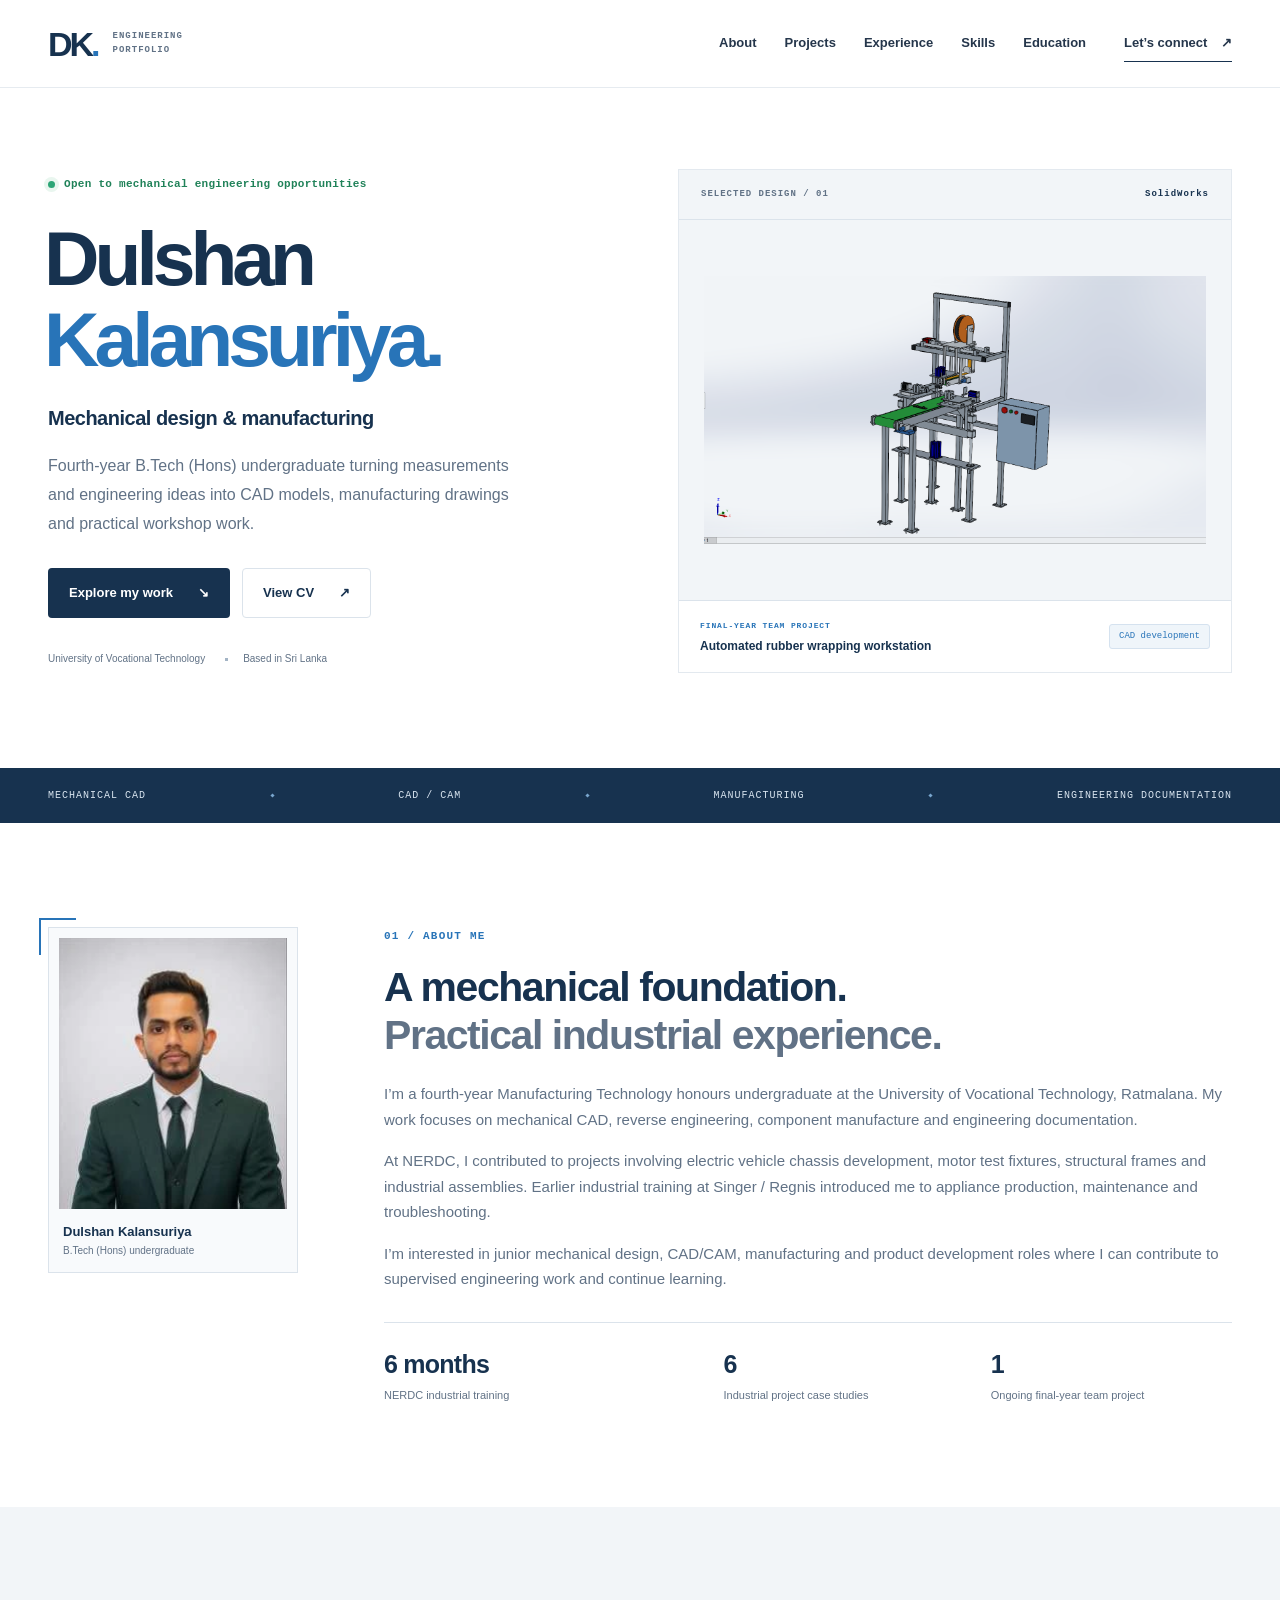
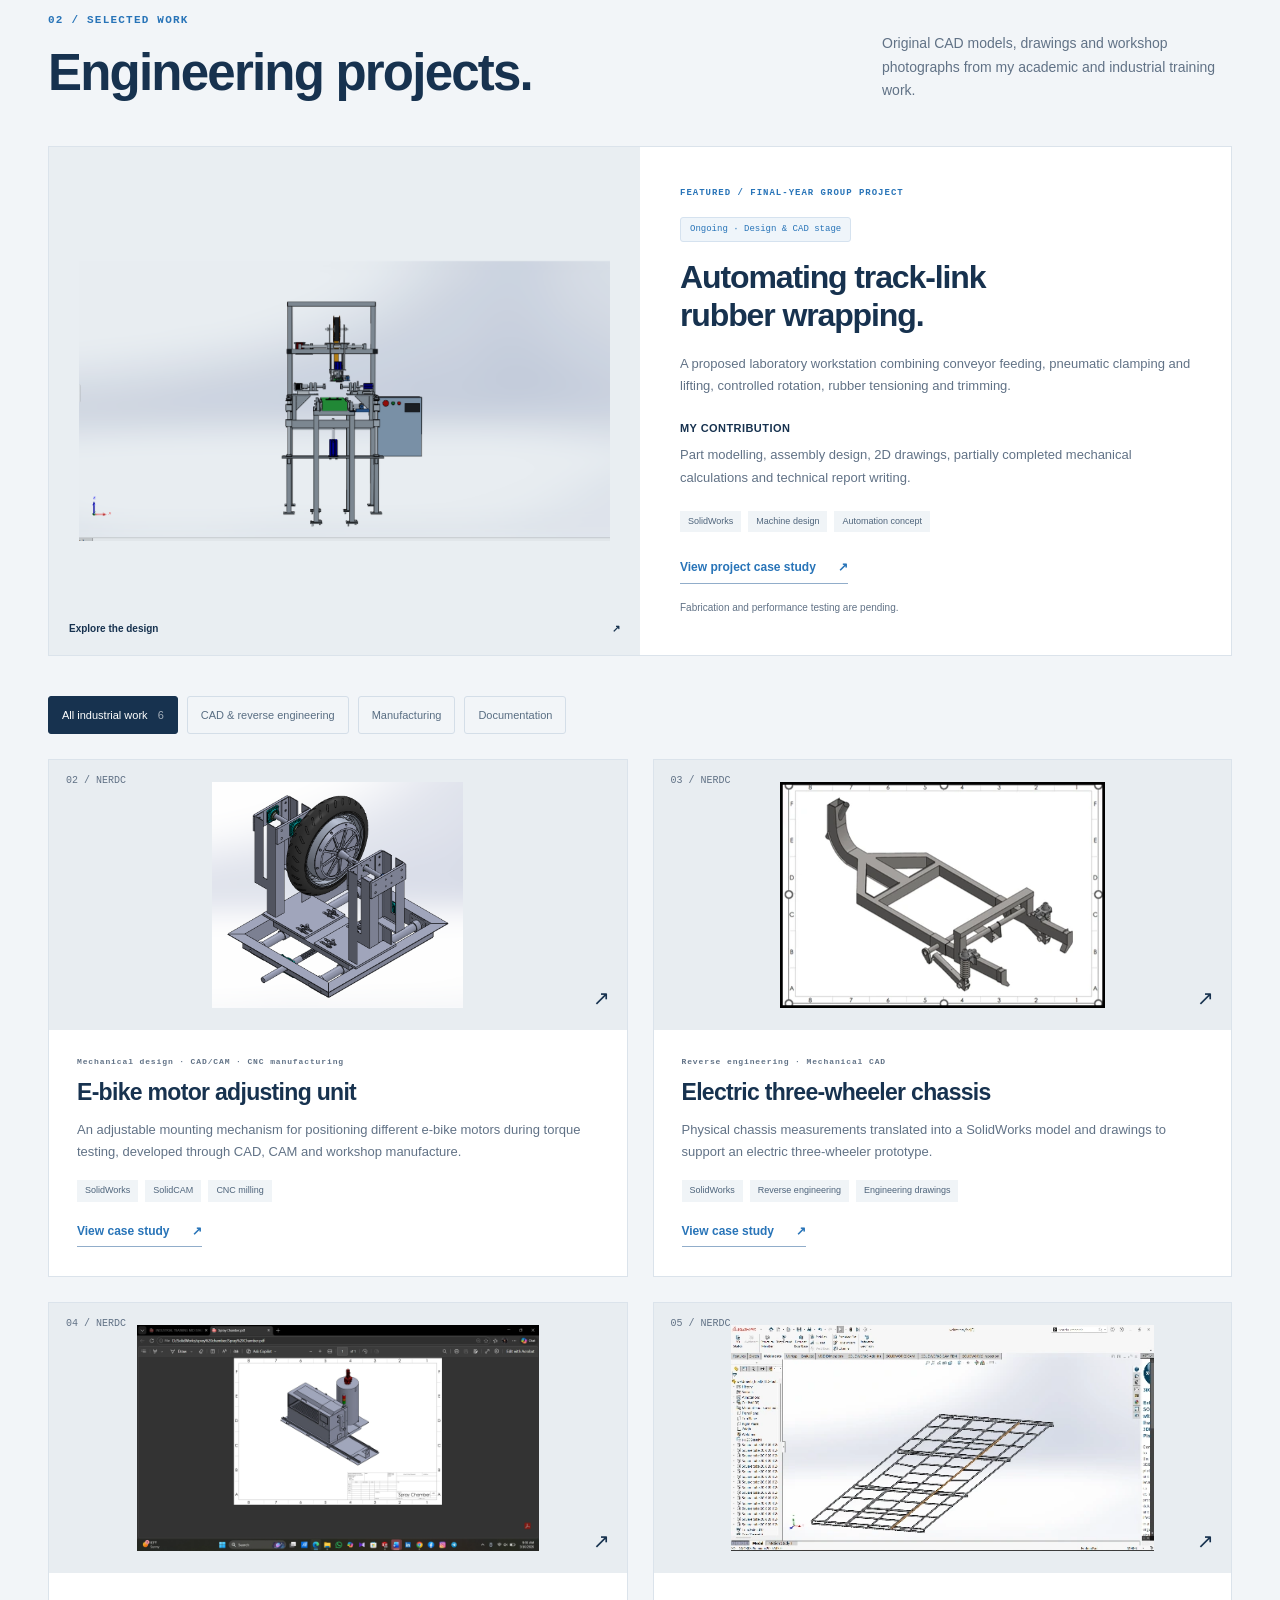
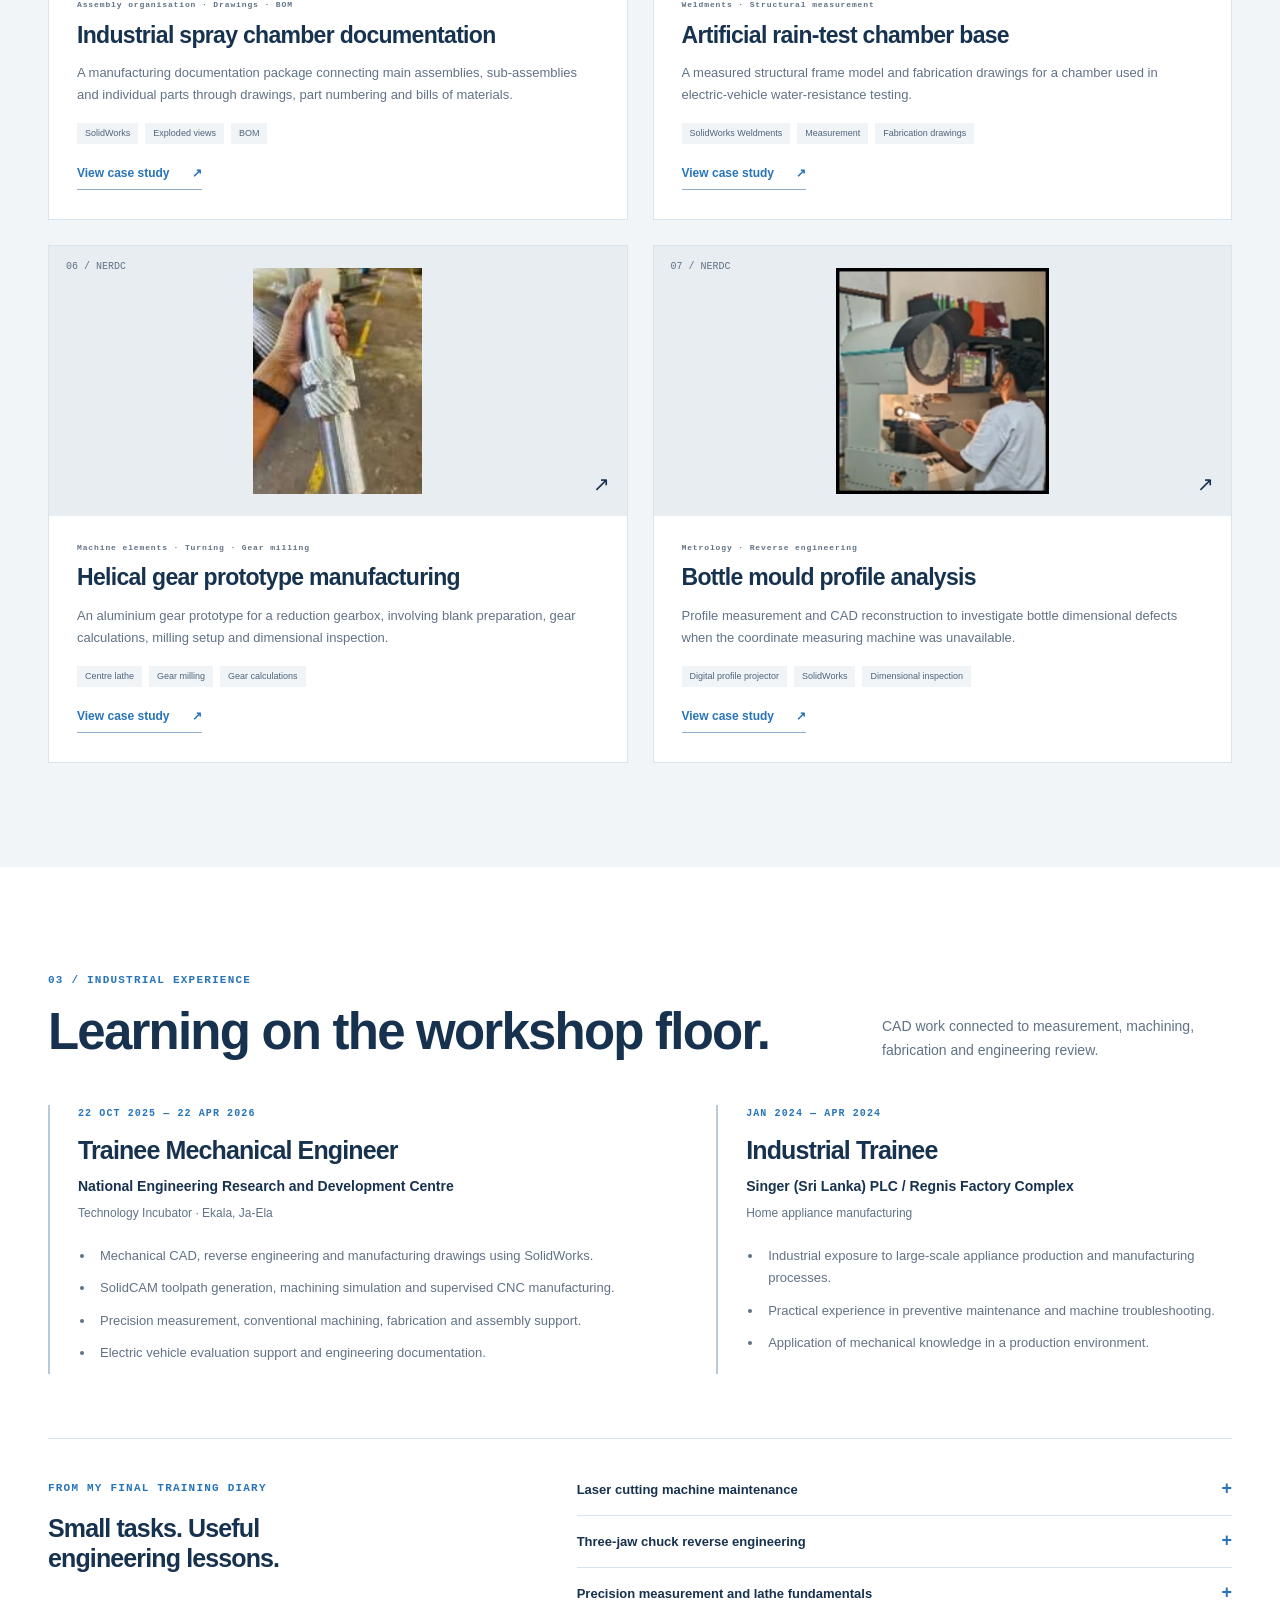
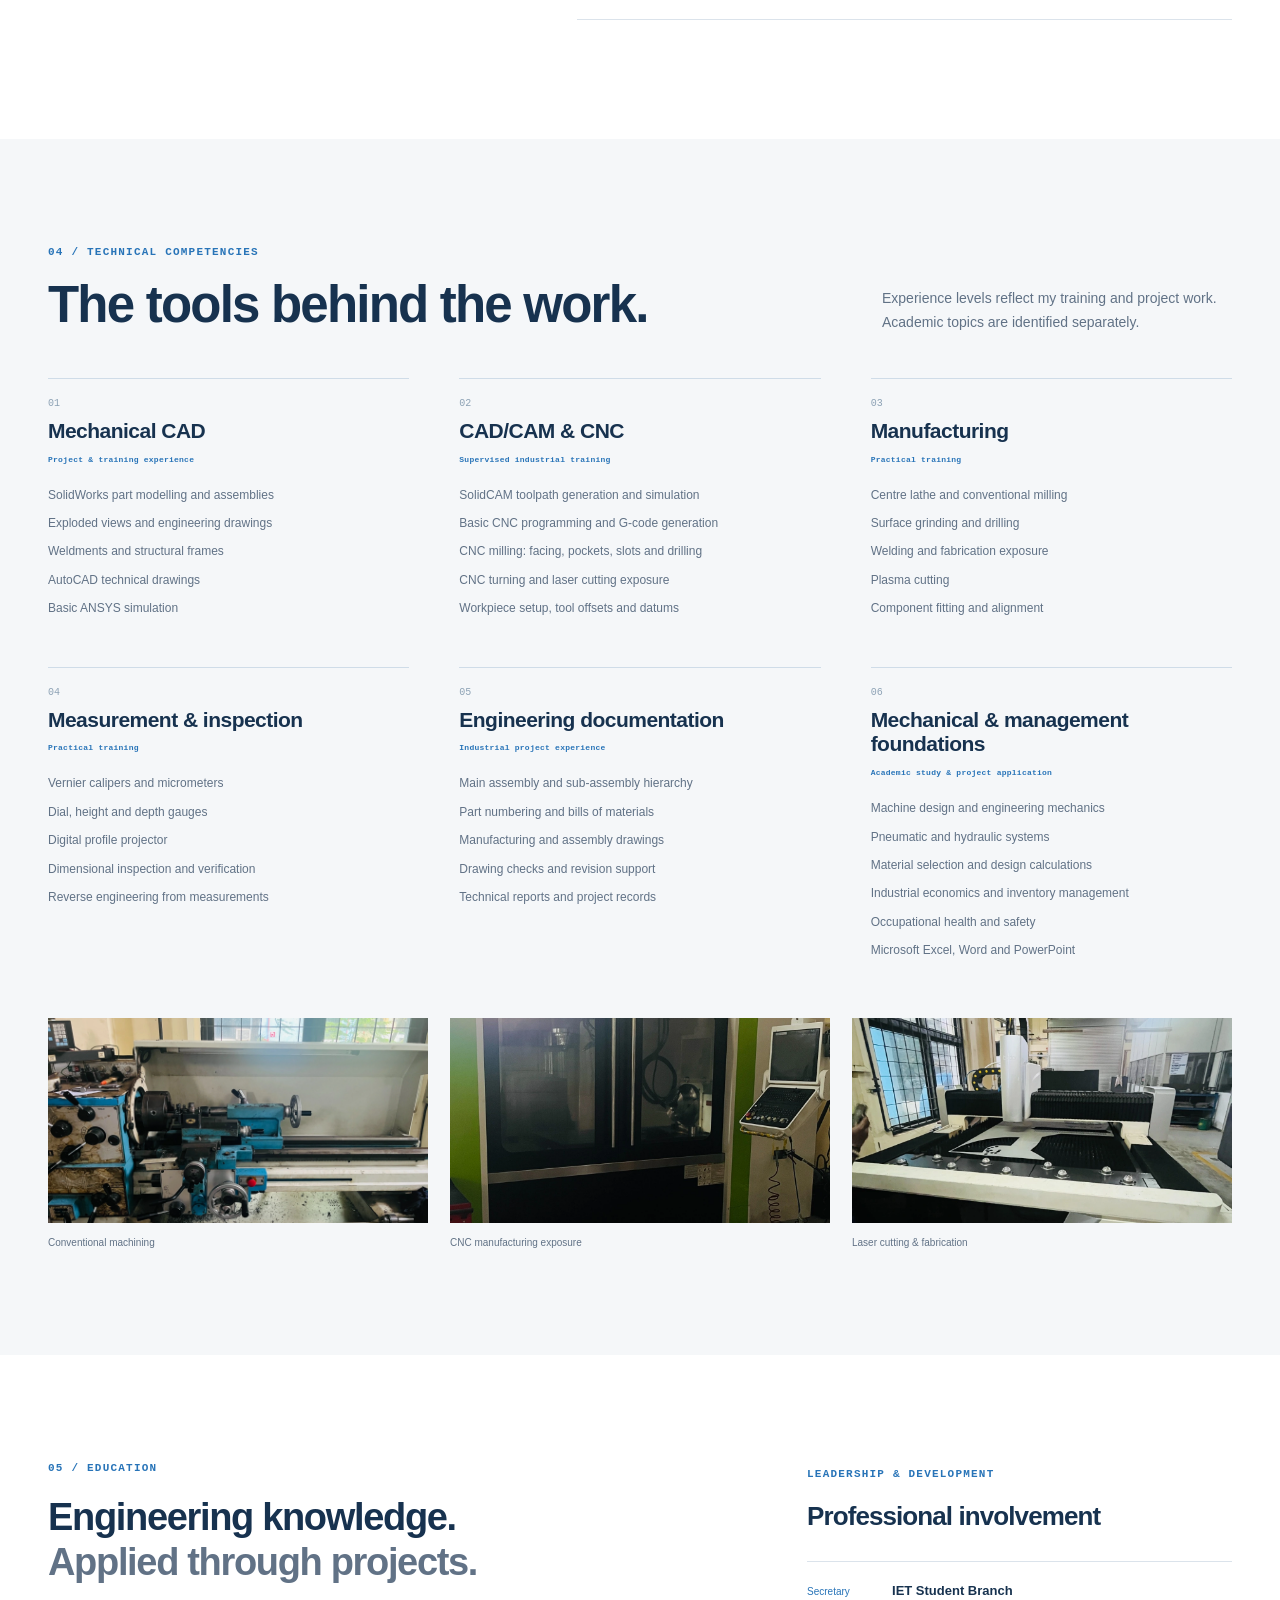
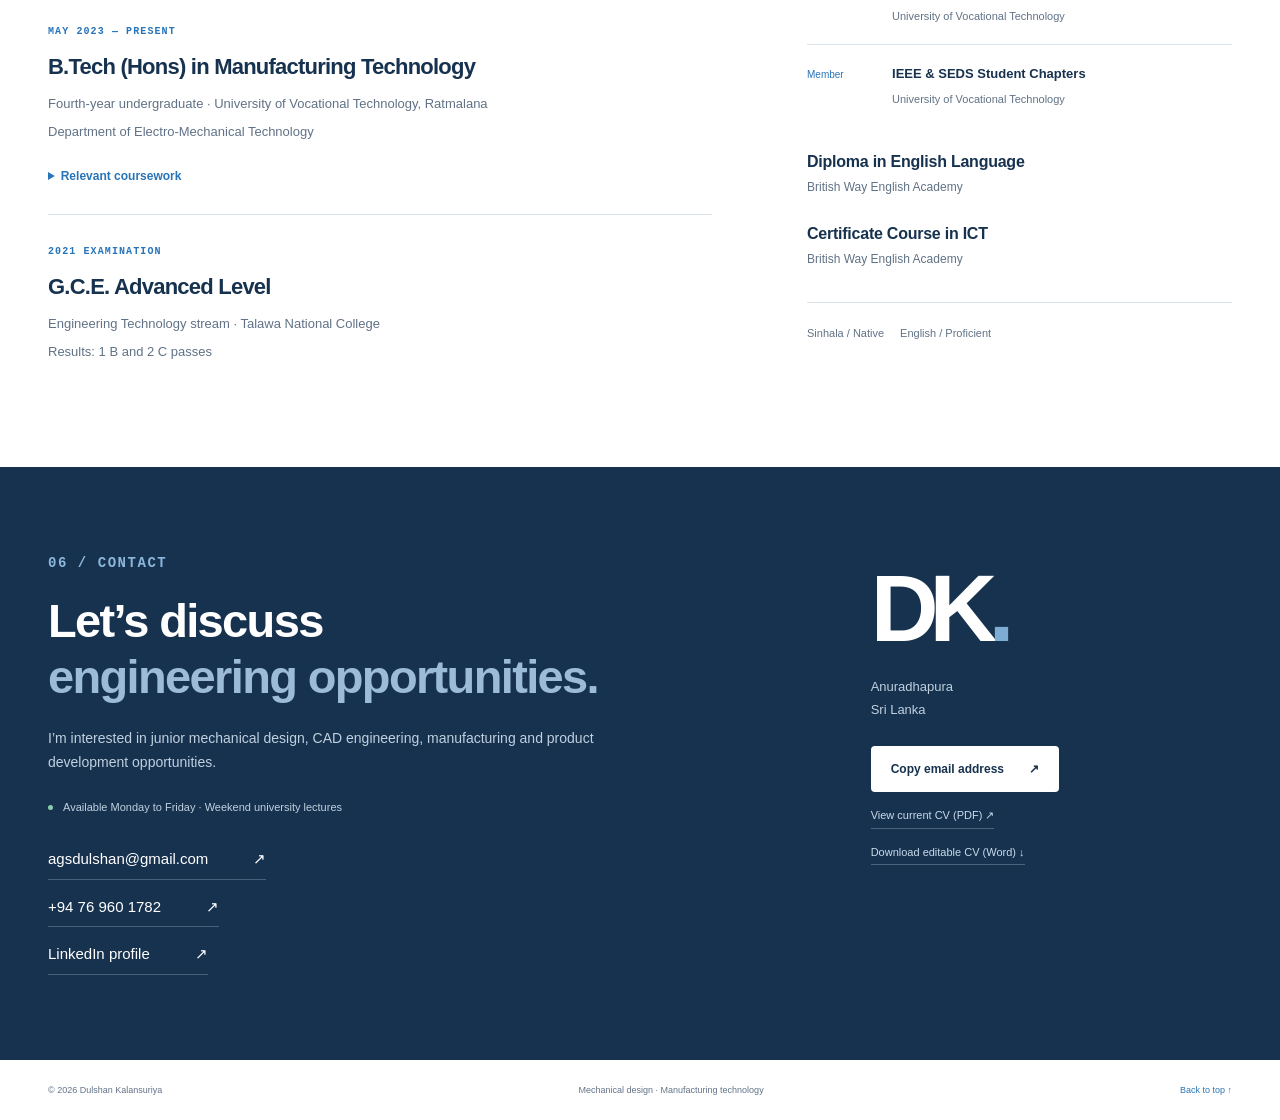
==== index.html @ b7d2071a "Add three-jaw chuck reverse engineering CAD views" ====
<!doctype html>
<html lang="en">
<head>
  <meta charset="utf-8">
  <meta name="viewport" content="width=device-width,initial-scale=1">
  <meta name="theme-color" content="#17324f">
  <meta name="description" content="Dulshan Kalansuriya — Manufacturing Technology honours undergraduate. Mechanical design, SolidWorks, CAD/CAM, CNC manufacturing and engineering project portfolio.">
  <title>Dulshan Kalansuriya | Mechanical Design Portfolio</title>
  <link rel="icon" href="favicon.svg" type="image/svg+xml">
  <link rel="stylesheet" href="styles.css">
  <script src="projects.js?v=motor-exploded-cad" defer></script>
  <script src="app.js?v=motor-cad-views" defer></script>
</head>
<body>
  <a class="skip" href="#main">Skip to content</a>
  <header class="site-header">
    <a class="brand" href="#home" aria-label="Dulshan Kalansuriya home"><span class="monogram">DK<span>.</span></span><span class="brand-caption">ENGINEERING<br>PORTFOLIO</span></a>
    <button class="menu-toggle" aria-expanded="false" aria-controls="navigation" aria-label="Open navigation"><span></span><span></span></button>
    <nav id="navigation" aria-label="Main navigation">
      <a href="#about">About</a><a href="#projects">Projects</a><a href="#experience">Experience</a><a href="#expertise">Skills</a><a href="#education">Education</a>
      <a class="nav-contact" href="#contact">Let’s connect <span aria-hidden="true">↗</span></a>
    </nav>
  </header>
  <main id="main">
    <section class="hero container" id="home">
      <div class="hero-copy">
        <p class="availability"><span></span> Open to mechanical engineering opportunities</p>
        <h1>Dulshan<br><span>Kalansuriya.</span></h1>
        <p class="hero-role">Mechanical design &amp; manufacturing</p>
        <p class="hero-description">Fourth-year B.Tech (Hons) undergraduate turning measurements and engineering ideas into CAD models, manufacturing drawings and practical workshop work.</p>
        <div class="hero-actions"><a class="button primary" href="#projects">Explore my work <span aria-hidden="true">↘</span></a><a class="button secondary" href="Dulshan-Kalansuriya-CV.pdf" target="_blank" rel="noopener">View CV <span aria-hidden="true">↗</span></a></div>
        <div class="hero-footnote"><span>University of Vocational Technology</span><span>Based in Sri Lanka</span></div>
      </div>
      <div class="hero-visual">
        <div class="visual-topline"><span>SELECTED DESIGN / 01</span><span>SolidWorks</span></div>
        <a class="hero-image-link" href="#projects" aria-label="Explore the automated rubber wrapping machine project"><img src="wrapping-machine.webp?v=wrapping-cad-20261106" alt="SolidWorks isometric model of the proposed automated rubber wrapping workstation" fetchpriority="high" width="1532" height="820"></a>
        <div class="visual-caption"><div><span class="eyebrow">FINAL-YEAR TEAM PROJECT</span><p>Automated rubber wrapping workstation</p></div><span class="status">CAD development</span></div>
      </div>
    </section>
    <div class="discipline-strip"><div class="container"><span>MECHANICAL CAD</span><i></i><span>CAD / CAM</span><i></i><span>MANUFACTURING</span><i></i><span>ENGINEERING DOCUMENTATION</span></div></div>

    <section class="section container about" id="about">
      <div class="portrait-wrap"><img src="portrait.webp?v=wrapping-cad-20261106" alt="Dulshan Kalansuriya" width="227" height="271" loading="lazy"><p>Dulshan Kalansuriya<span>B.Tech (Hons) undergraduate</span></p></div>
      <div class="about-copy"><p class="eyebrow">01 / ABOUT ME</p><h2>A mechanical foundation.<br><span>Practical industrial experience.</span></h2><p>I’m a fourth-year Manufacturing Technology honours undergraduate at the University of Vocational Technology, Ratmalana. My work focuses on mechanical CAD, reverse engineering, component manufacture and engineering documentation.</p><p>At NERDC, I contributed to projects involving electric vehicle chassis development, motor test fixtures, structural frames and industrial assemblies. Earlier industrial training at Singer / Regnis introduced me to appliance production, maintenance and troubleshooting.</p><p>I’m interested in junior mechanical design, CAD/CAM, manufacturing and product development roles where I can contribute to supervised engineering work and continue learning.</p><div class="about-facts"><div><strong>6 months</strong><span>NERDC industrial training</span></div><div><strong>6</strong><span>Industrial project case studies</span></div><div><strong>1</strong><span>Ongoing final-year team project</span></div></div></div>
    </section>

    <section class="projects-section" id="projects"><div class="container section">
      <div class="section-heading"><div><p class="eyebrow">02 / SELECTED WORK</p><h2>Engineering projects.</h2></div><p>Original CAD models, drawings and workshop photographs from my academic and industrial training work.</p></div>
      <article class="featured-project"><button class="featured-visual" data-project="rubber-wrapping" aria-label="Open rubber wrapping workstation case study"><img src="wrapping-front.webp?v=wrapping-cad-20261106" alt="Front view of the proposed automated rubber wrapping machine" width="1530" height="807" loading="lazy"><span class="image-zoom">Explore the design <span aria-hidden="true">↗</span></span></button><div class="featured-copy"><p class="eyebrow">FEATURED / FINAL-YEAR GROUP PROJECT</p><span class="status">Ongoing · Design &amp; CAD stage</span><h3>Automating track-link<br>rubber wrapping.</h3><p>A proposed laboratory workstation combining conveyor feeding, pneumatic clamping and lifting, controlled rotation, rubber tensioning and trimming.</p><p class="contribution"><strong>My contribution</strong>Part modelling, assembly design, 2D drawings, partially completed mechanical calculations and technical report writing.</p><div class="project-tags"><span>SolidWorks</span><span>Machine design</span><span>Automation concept</span></div><button class="text-link" data-project="rubber-wrapping">View project case study <span aria-hidden="true">↗</span></button><p class="project-note">Fabrication and performance testing are pending.</p></div></article>
      <div class="project-filter" role="group" aria-label="Filter industrial projects"><button data-filter="all" class="active" aria-pressed="true">All industrial work <span>6</span></button><button data-filter="cad" aria-pressed="false">CAD &amp; reverse engineering</button><button data-filter="manufacturing" aria-pressed="false">Manufacturing</button><button data-filter="documentation" aria-pressed="false">Documentation</button></div>
      <div class="project-grid" id="project-grid"></div>
      <p class="results-status sr-only" id="filter-status" role="status" aria-live="polite"></p>
    </div></section>

    <section class="section container" id="experience">
      <div class="section-heading"><div><p class="eyebrow">03 / INDUSTRIAL EXPERIENCE</p><h2>Learning on the workshop floor.</h2></div><p>CAD work connected to measurement, machining, fabrication and engineering review.</p></div>
      <div class="experience-grid"><article class="experience-entry"><p class="date">22 OCT 2025 — 22 APR 2026</p><h3>Trainee Mechanical Engineer</h3><p class="employer">National Engineering Research and Development Centre</p><p class="entry-context">Technology Incubator · Ekala, Ja-Ela</p><ul><li>Mechanical CAD, reverse engineering and manufacturing drawings using SolidWorks.</li><li>SolidCAM toolpath generation, machining simulation and supervised CNC manufacturing.</li><li>Precision measurement, conventional machining, fabrication and assembly support.</li><li>Electric vehicle evaluation support and engineering documentation.</li></ul></article><article class="experience-entry"><p class="date">JAN 2024 — APR 2024</p><h3>Industrial Trainee</h3><p class="employer">Singer (Sri Lanka) PLC / Regnis Factory Complex</p><p class="entry-context">Home appliance manufacturing</p><ul><li>Industrial exposure to large-scale appliance production and manufacturing processes.</li><li>Practical experience in preventive maintenance and machine troubleshooting.</li><li>Application of mechanical knowledge in a production environment.</li></ul></article></div>
      <div class="workshop-notes"><div><p class="eyebrow">FROM MY FINAL TRAINING DIARY</p><h3>Small tasks. Useful engineering lessons.</h3></div><div class="notes-list"><details><summary>Laser cutting machine maintenance</summary><p>Assisted with identifying damaged hoses, measuring replacement lengths and checking the machine after replacement. This reinforced the link between fault identification, replacement specifications and operational checks.</p></details><details><summary>Three-jaw chuck reverse engineering</summary><p>Measured a lathe chuck and prepared sketches and SolidWorks modelling work. The exercise connected physical measurement with part geometry and assembly understanding.</p><div class="workshop-gallery"><figure class="diary-figure"><a href="chuck-cad-23.svg" target="_blank" rel="noopener"><img src="chuck-cad-23.svg" alt="Oblique view of the chuck body and jaws" loading="lazy"></a><figcaption>Oblique view of the chuck body and jaws</figcaption></figure><figure class="diary-figure"><a href="chuck-cad-25.svg" target="_blank" rel="noopener"><img src="chuck-cad-25.svg" alt="Jaw-side view showing the three radial jaw guides" loading="lazy"></a><figcaption>Jaw-side view showing the three radial jaw guides</figcaption></figure><figure class="diary-figure"><a href="chuck-cad-26.svg" target="_blank" rel="noopener"><img src="chuck-cad-26.svg" alt="Rear view showing the adapter plate and central bore" loading="lazy"></a><figcaption>Rear view showing the adapter plate and central bore</figcaption></figure><figure class="diary-figure"><a href="chuck-cad-24.svg" target="_blank" rel="noopener"><img src="chuck-cad-24.svg" alt="Alternate jaw-side view with the housing highlighted in SolidWorks" loading="lazy"></a><figcaption>Alternate jaw-side view with the housing highlighted in SolidWorks</figcaption></figure></div></details><details><summary>Precision measurement and lathe fundamentals</summary><p>Practised using measuring instruments and studied the centre lathe, chuck, carriage and cutting tools. The final diary records caliper and micrometer work alongside basic turning and thread-cutting learning.</p></details></div></div>
    </section>

    <section class="expertise-section" id="expertise"><div class="container section"><div class="section-heading"><div><p class="eyebrow">04 / TECHNICAL COMPETENCIES</p><h2>The tools behind the work.</h2></div><p>Experience levels reflect my training and project work. Academic topics are identified separately.</p></div>
      <div class="skills-grid">
        <article><span class="skill-number">01</span><h3>Mechanical CAD</h3><p class="skill-level">Project &amp; training experience</p><ul><li>SolidWorks part modelling and assemblies</li><li>Exploded views and engineering drawings</li><li>Weldments and structural frames</li><li>AutoCAD technical drawings</li><li>Basic ANSYS simulation</li></ul></article>
        <article><span class="skill-number">02</span><h3>CAD/CAM &amp; CNC</h3><p class="skill-level">Supervised industrial training</p><ul><li>SolidCAM toolpath generation and simulation</li><li>Basic CNC programming and G-code generation</li><li>CNC milling: facing, pockets, slots and drilling</li><li>CNC turning and laser cutting exposure</li><li>Workpiece setup, tool offsets and datums</li></ul></article>
        <article><span class="skill-number">03</span><h3>Manufacturing</h3><p class="skill-level">Practical training</p><ul><li>Centre lathe and conventional milling</li><li>Surface grinding and drilling</li><li>Welding and fabrication exposure</li><li>Plasma cutting</li><li>Component fitting and alignment</li></ul></article>
        <article><span class="skill-number">04</span><h3>Measurement &amp; inspection</h3><p class="skill-level">Practical training</p><ul><li>Vernier calipers and micrometers</li><li>Dial, height and depth gauges</li><li>Digital profile projector</li><li>Dimensional inspection and verification</li><li>Reverse engineering from measurements</li></ul></article>
        <article><span class="skill-number">05</span><h3>Engineering documentation</h3><p class="skill-level">Industrial project experience</p><ul><li>Main assembly and sub-assembly hierarchy</li><li>Part numbering and bills of materials</li><li>Manufacturing and assembly drawings</li><li>Drawing checks and revision support</li><li>Technical reports and project records</li></ul></article>
        <article><span class="skill-number">06</span><h3>Mechanical &amp; management foundations</h3><p class="skill-level">Academic study &amp; project application</p><ul><li>Machine design and engineering mechanics</li><li>Pneumatic and hydraulic systems</li><li>Material selection and design calculations</li><li>Industrial economics and inventory management</li><li>Occupational health and safety</li><li>Microsoft Excel, Word and PowerPoint</li></ul></article>
      </div>
      <div class="workshop-gallery"><figure><img src="lathe.webp?v=wrapping-cad-20261106" alt="Conventional lathe in the NERDC workshop" width="1600" height="1200" loading="lazy"><figcaption>Conventional machining</figcaption></figure><figure><img src="cnc.webp?v=wrapping-cad-20261106" alt="CNC machine used in the industrial training environment" width="1200" height="1600" loading="lazy"><figcaption>CNC manufacturing exposure</figcaption></figure><figure><img src="laser.webp?v=wrapping-cad-20261106" alt="Laser cutting equipment documented during training" width="1200" height="1600" loading="lazy"><figcaption>Laser cutting &amp; fabrication</figcaption></figure></div>
    </div></section>

    <section class="section container education" id="education"><div><p class="eyebrow">05 / EDUCATION</p><h2>Engineering knowledge.<br><span>Applied through projects.</span></h2><div class="education-record"><p class="date">MAY 2023 — PRESENT</p><h3>B.Tech (Hons) in Manufacturing Technology</h3><p>Fourth-year undergraduate · University of Vocational Technology, Ratmalana</p><p class="entry-context">Department of Electro-Mechanical Technology</p><details><summary>Relevant coursework</summary><div class="coursework"><p><strong>Mechanical &amp; manufacturing</strong> Machine Design, Engineering Mechanics, Manufacturing Technology, Engineering Measurements, Mechanics of Materials, Pneumatic and Hydraulic Systems.</p><p><strong>Electrical &amp; thermal</strong> Electrical Technology, Principles of Electronics, Control Systems, Thermodynamics and Applied Thermodynamics.</p><p><strong>Management &amp; professional</strong> Industrial Economics &amp; Management, Materials and Inventory Management, Occupational Health and Safety, Research Methods and engineering communication.</p></div></details></div><div class="education-record compact"><p class="date">2021 EXAMINATION</p><h3>G.C.E. Advanced Level</h3><p>Engineering Technology stream · Talawa National College</p><p class="entry-context">Results: 1 B and 2 C passes</p></div></div>
      <div class="professional-development"><p class="eyebrow">LEADERSHIP &amp; DEVELOPMENT</p><h3>Professional involvement</h3><div class="involvement"><span>Secretary</span><div><strong>IET Student Branch</strong><p>University of Vocational Technology</p></div></div><div class="involvement"><span>Member</span><div><strong>IEEE &amp; SEDS Student Chapters</strong><p>University of Vocational Technology</p></div></div><div class="qualification"><h4>Diploma in English Language</h4><p>British Way English Academy</p></div><div class="qualification"><h4>Certificate Course in ICT</h4><p>British Way English Academy</p></div><div class="language-note"><span>Sinhala / Native</span><span>English / Proficient</span></div></div>
    </section>

    <section class="contact-section" id="contact"><div class="container"><div><p class="eyebrow">06 / CONTACT</p><h2>Let’s discuss<br><span>engineering opportunities.</span></h2><p>I’m interested in junior mechanical design, CAD engineering, manufacturing and product development opportunities.</p><p class="contact-availability"><span></span> Available Monday to Friday · Weekend university lectures</p><div class="contact-links"><a href="mailto:agsdulshan@gmail.com">agsdulshan@gmail.com <span aria-hidden="true">↗</span></a><a href="tel:+94769601782">+94 76 960 1782 <span aria-hidden="true">↗</span></a><a href="https://www.linkedin.com/in/dulshankalansuriya" target="_blank" rel="noopener">LinkedIn profile <span aria-hidden="true">↗</span></a></div></div><div class="contact-aside"><span class="contact-monogram">DK<span>.</span></span><p>Anuradhapura<br>Sri Lanka</p><button class="button light" id="copy-email">Copy email address <span aria-hidden="true">↗</span></button><a class="download-link" href="Dulshan-Kalansuriya-CV.pdf" target="_blank" rel="noopener">View current CV (PDF) ↗</a><a class="download-link" href="Dulshan-Kalansuriya-CV.docx" download>Download editable CV (Word) ↓</a><p id="copy-status" role="status" aria-live="polite"></p></div></div></section>
  </main>
  <footer class="site-footer container"><span>© 2026 Dulshan Kalansuriya</span><span>Mechanical design · Manufacturing technology</span><a href="#home">Back to top ↑</a></footer>

  <dialog id="project-dialog" class="project-dialog" aria-labelledby="case-title"><button class="dialog-close" id="close-project" aria-label="Close project case study">Close <span aria-hidden="true">×</span></button><div id="case-content"></div></dialog>
  <dialog id="image-dialog" class="image-dialog" aria-label="Project image viewer"><button class="lightbox-close" id="close-image" aria-label="Close enlarged image">Close ×</button><figure><img id="large-image" src="wrapping-machine.webp?v=wrapping-cad-20261106" alt=""><figcaption id="large-caption"></figcaption></figure></dialog>
</body>
</html>
---- styles.css ----
:root{--navy:#17324f;--blue:#2874b8;--bright:#1d66c2;--text:#25364b;--muted:#617286;--line:#dbe3eb;--paper:#f2f5f8;--white:#fff;--green:#208259;--radius:8px;--max:1200px}
*{box-sizing:border-box}html{scroll-behavior:smooth;scroll-padding-top:100px}body{margin:0;color:var(--text);background:var(--white);font-family:Aptos,"Segoe UI",Arial,sans-serif;font-size:16px;line-height:1.7}body.modal-open{overflow:hidden}button,a{-webkit-tap-highlight-color:transparent}button,input{font:inherit}button{cursor:pointer}a{color:inherit;text-decoration:none}a:focus-visible,button:focus-visible,summary:focus-visible{outline:3px solid #5195d9;outline-offset:5px}img{display:block;max-width:100%}h1,h2,h3,h4,p,figure{margin:0}h1,h2,h3,h4{color:var(--navy);line-height:1.18;letter-spacing:-.035em}p+ p{margin-top:16px}h2{font-size:clamp(34px,4vw,51px);font-weight:650}h2 span{color:var(--muted)}h3{font-size:25px;font-weight:650}h4{font-size:18px;letter-spacing:-.015em}.container{width:min(var(--max),calc(100% - 96px));margin-inline:auto}.section{padding-block:104px}.eyebrow,.date,.visual-topline,.brand-caption,.skill-level{font-family:Consolas,"Courier New",monospace;font-size:11px;font-weight:600;letter-spacing:.11em}.eyebrow{color:var(--blue);margin-bottom:17px}.site-header{height:88px;display:flex;align-items:center;justify-content:space-between;gap:32px;padding-inline:max(48px,calc((100vw - var(--max))/2));background:rgba(255,255,255,.96);border-bottom:1px solid #e6ebf0;position:sticky;top:0;z-index:20;backdrop-filter:blur(12px)}.brand{display:flex;gap:15px;align-items:center}.monogram{font-size:34px;font-weight:800;letter-spacing:-3px;color:var(--navy);line-height:1}.monogram span{color:var(--blue)}.brand-caption{font-size:9px;line-height:1.45;letter-spacing:.11em;color:var(--muted)}nav{display:flex;align-items:center;gap:28px;font-size:13px;font-weight:600}nav a{padding:7px 0;white-space:nowrap}nav a:hover,nav a.current{color:var(--blue)}.nav-contact{border-bottom:1px solid var(--navy);margin-left:10px}.nav-contact span{margin-left:10px}.menu-toggle{display:none}.skip{position:fixed;top:-80px;left:20px;background:var(--navy);color:white;padding:12px;z-index:100}.skip:focus{top:12px}
.hero{display:grid;grid-template-columns:1.02fr 1fr;gap:65px;align-items:center;min-height:680px;padding-block:74px 88px}.availability{font-family:Consolas,monospace;color:var(--green);font-size:11px;font-weight:600;letter-spacing:.025em;display:flex;align-items:center;gap:9px;margin-bottom:24px}.availability span,.contact-availability span{width:7px;height:7px;flex:none;border-radius:50%;background:#2da576;box-shadow:0 0 0 4px #e9f6ef}.hero h1{font-size:clamp(58px,6vw,82px);font-weight:700;letter-spacing:-.065em;line-height:1.05;margin-left:-4px}.hero h1 span{color:var(--blue)}.hero-role{font-size:20px;color:var(--navy);font-weight:600;margin-top:22px;letter-spacing:-.025em}.hero-description{color:var(--muted);font-size:16px;max-width:480px;margin-top:17px;line-height:1.8}.hero-actions{display:flex;flex-wrap:wrap;gap:12px;margin-top:29px}.button{display:inline-flex;align-items:center;justify-content:space-between;gap:25px;padding:13px 20px;border-radius:4px;font-size:13px;font-weight:650;border:1px solid transparent;transition:background .18s,transform .18s}.button:hover{transform:translateY(-2px)}.primary{color:white;background:var(--navy)}.primary:hover{background:var(--blue)}.secondary{border-color:var(--line);background:white;color:var(--navy)}.secondary:hover{border-color:var(--blue)}.hero-footnote{display:flex;flex-wrap:wrap;gap:6px 20px;margin-top:32px;font-size:10px;color:var(--muted)}.hero-footnote span+span:before{content:"";display:inline-block;width:3px;height:3px;margin-right:15px;background:#a3b4c5;vertical-align:middle}.hero-visual{background:var(--paper);border:1px solid #e3e9ef;position:relative;align-self:center}.visual-topline{display:flex;justify-content:space-between;padding:17px 22px;font-size:9px;color:var(--muted);border-bottom:1px solid var(--line)}.visual-topline span:last-child{color:var(--navy)}.hero-image-link{display:flex;justify-content:center;align-items:center;min-height:350px;padding:20px 25px}.hero-image-link img{width:100%;height:340px;object-fit:contain;mix-blend-mode:multiply;transition:transform .4s}.hero-image-link:hover img{transform:scale(1.025)}.visual-caption{border-top:1px solid var(--line);display:flex;justify-content:space-between;gap:15px;align-items:center;background:white;padding:18px 21px}.visual-caption .eyebrow{font-size:8px;display:block;margin-bottom:5px}.visual-caption p{font-size:12px;font-weight:650;color:var(--navy);line-height:1.4}.status{display:inline-block;padding:5px 9px;border:1px solid #d5e2ef;border-radius:3px;background:#eff5fa;color:var(--blue);font-family:Consolas,monospace;font-size:9px;line-height:1.4;white-space:nowrap}.discipline-strip{background:var(--navy);color:#d8e4ef;padding:19px 0}.discipline-strip .container{display:flex;justify-content:space-between;align-items:center;gap:20px;font-family:Consolas,monospace;font-size:10px;letter-spacing:.1em}.discipline-strip i{height:3px;width:3px;background:#79a6ce;transform:rotate(45deg);flex:none}
.about{display:grid;grid-template-columns:250px 1fr;gap:86px;align-items:start}.portrait-wrap{padding:10px;border:1px solid var(--line);background:#f8fafc;position:relative}.portrait-wrap:before{content:"";position:absolute;left:-10px;top:-10px;width:35px;height:35px;border-left:2px solid var(--blue);border-top:2px solid var(--blue)}.portrait-wrap img{width:100%;aspect-ratio:227/271;object-fit:cover}.portrait-wrap p{font-size:13px;font-weight:650;line-height:1.6;padding:13px 4px 3px;color:var(--navy)}.portrait-wrap p span{display:block;font-size:10px;font-weight:400;color:var(--muted)}.about-copy h2{font-size:clamp(29px,3.2vw,43px);margin-bottom:22px}.about-copy>p:not(.eyebrow){font-size:15px;color:var(--muted)}.about-facts{margin-top:30px;padding-top:26px;border-top:1px solid var(--line);display:grid;grid-template-columns:1.3fr 1fr 1fr;gap:26px}.about-facts strong{font-size:25px;font-weight:600;color:var(--navy);letter-spacing:-.03em;display:block;line-height:1.2}.about-facts span{font-size:11px;color:var(--muted);display:block;margin-top:8px;line-height:1.5}
.projects-section{background:var(--paper)}.section-heading{display:flex;align-items:flex-end;justify-content:space-between;gap:55px;margin-bottom:43px}.section-heading>p{font-size:14px;color:var(--muted);max-width:350px}.section-heading .eyebrow{margin-bottom:13px}.featured-project{display:grid;grid-template-columns:1fr 1fr;background:white;border:1px solid var(--line)}.featured-visual{position:relative;background:#e9eef2;border:0;padding:30px;display:flex;align-items:center;justify-content:center;overflow:hidden;min-height:440px}.featured-visual>img{width:100%;height:380px;object-fit:contain;mix-blend-mode:multiply;transition:transform .4s}.featured-visual:hover>img{transform:scale(1.03)}.image-zoom{position:absolute;bottom:18px;left:20px;right:20px;display:flex;justify-content:space-between;color:var(--navy);font-size:10px;font-weight:600}.featured-copy{padding:39px 40px}.featured-copy .eyebrow{font-size:9px;margin-bottom:11px}.featured-copy h3{font-size:32px;margin-top:17px;margin-bottom:18px}.featured-copy>p:not(.eyebrow):not(.project-note){font-size:13px;color:var(--muted)}.contribution{margin-top:22px!important}.contribution strong{display:block;font-size:11px;letter-spacing:.04em;text-transform:uppercase;margin-bottom:7px;color:var(--navy)}.project-tags{display:flex;gap:7px;flex-wrap:wrap;margin-top:22px}.project-tags span{font-size:9px;line-height:1.5;background:#f0f4f7;padding:4px 8px;color:#4e647b}.text-link{background:none;border:0;border-bottom:1px solid #91adca;padding:0 0 5px;color:var(--blue);font-size:12px;font-weight:650;display:inline-flex;gap:22px;align-items:center;margin-top:25px}.text-link:hover{border-color:var(--blue);color:var(--navy)}.project-note{font-size:10px;color:var(--muted);margin-top:15px}.project-filter{display:flex;gap:9px;flex-wrap:wrap;margin:40px 0 25px}.project-filter button{border:1px solid #d4dee8;background:transparent;color:#596e83;padding:9px 13px;border-radius:3px;font-size:11px}.project-filter button.active{background:var(--navy);border-color:var(--navy);color:white}.project-filter button span{margin-left:7px;opacity:.6}.project-grid{display:grid;grid-template-columns:repeat(2,minmax(0,1fr));gap:25px}.project-card{background:white;border:1px solid var(--line);overflow:hidden}.project-card[hidden]{display:none}.card-image{width:100%;height:270px;border:0;background:#e8edf1;position:relative;padding:22px;display:block}.card-image img{height:100%;width:100%;object-fit:contain;transition:transform .35s}.card-image:hover img{transform:scale(1.035)}.card-image .project-index{position:absolute;top:15px;left:17px;font:10px Consolas,monospace;color:var(--muted);z-index:1}.card-image .card-arrow{position:absolute;right:17px;bottom:15px;font-size:20px;color:var(--navy)}.card-body{padding:25px 28px 29px}.card-body .eyebrow{font-size:8px;margin-bottom:10px}.card-body h3{font-size:23px;letter-spacing:-.03em;margin-bottom:13px}.card-body>p{font-size:13px;color:var(--muted);line-height:1.7}.card-body .text-link{margin-top:19px}.card-body .project-tags{margin-top:17px}.sr-only{position:absolute;width:1px;height:1px;margin:-1px;padding:0;overflow:hidden;clip:rect(0,0,0,0);white-space:nowrap}
.experience-grid{display:grid;grid-template-columns:1.15fr 1fr;gap:75px}.experience-entry{border-left:2px solid #b7cada;padding-left:28px}.date{font-size:10px;color:var(--blue);margin-bottom:14px}.experience-entry h3{font-size:25px;margin-bottom:10px}.employer{font-size:14px;color:var(--navy);font-weight:600;line-height:1.5}.entry-context{font-size:12px;color:var(--muted);margin-top:6px}.experience-entry ul{padding-left:17px;color:var(--muted);font-size:13px;margin-top:22px;margin-bottom:0}.experience-entry li{padding-left:5px;margin-bottom:10px}.workshop-notes{display:grid;grid-template-columns:.9fr 1.3fr;gap:75px;margin-top:64px;padding-top:40px;border-top:1px solid var(--line)}.workshop-notes h3{font-size:25px;max-width:310px}.notes-list details{border-bottom:1px solid var(--line);padding:0 0 14px;margin-bottom:15px}.notes-list summary{font-size:13px;font-weight:650;color:var(--navy);cursor:pointer;list-style:none;display:flex;justify-content:space-between;gap:15px}.notes-list summary:after{content:"+";font-size:18px;color:var(--blue);line-height:1.1}.notes-list details[open] summary:after{content:"−"}.notes-list p{font-size:12px;color:var(--muted);margin-top:13px}.expertise-section{background:#f5f7f9}.skills-grid{display:grid;grid-template-columns:repeat(3,minmax(0,1fr));column-gap:50px;row-gap:40px}.skills-grid article{border-top:1px solid #cfdce8;padding-top:19px}.skill-number{font:10px Consolas,monospace;color:#8da2b5;display:block;margin-bottom:10px}.skills-grid h3{font-size:21px;margin-bottom:10px;letter-spacing:-.025em}.skill-level{font-size:8px;color:var(--blue);margin-bottom:19px;letter-spacing:.03em;line-height:1.5}.skills-grid ul{list-style:none;padding:0;margin:0;font-size:12px;color:var(--muted)}.skills-grid li{margin-bottom:8px}.workshop-gallery{display:grid;grid-template-columns:repeat(3,minmax(0,1fr));gap:22px;margin-top:50px}.workshop-gallery img{width:100%;height:205px;object-fit:cover}.workshop-gallery figure:nth-child(2) img,.workshop-gallery figure:nth-child(3) img{object-position:50% 45%}.workshop-gallery figcaption{font-size:10px;color:var(--muted);margin-top:11px}
.education{display:grid;grid-template-columns:1.25fr .8fr;gap:95px}.education h2{font-size:38px;margin-bottom:38px}.education-record{border-bottom:1px solid var(--line);padding-bottom:28px;margin-bottom:28px}.education-record h3{font-size:22px;margin-bottom:13px}.education-record>p:not(.date){font-size:13px;color:var(--muted)}.education-record details{margin-top:23px}.education-record summary{font-size:12px;font-weight:600;color:var(--blue);cursor:pointer}.coursework{margin-top:14px}.coursework p{font-size:12px;color:var(--muted);line-height:1.8}.coursework strong{display:block;color:var(--navy);font-weight:600}.compact{margin-bottom:0;border:0;padding-bottom:0}.professional-development{padding-top:6px}.professional-development>h3{font-size:26px;margin-bottom:29px}.involvement{display:grid;grid-template-columns:70px 1fr;gap:15px;padding-block:18px;border-top:1px solid var(--line);font-size:12px}.involvement>span{font-size:10px;color:var(--blue);padding-top:3px}.involvement strong{color:var(--navy);font-size:13px;font-weight:600}.involvement p{color:var(--muted);font-size:11px;margin-top:5px}.qualification{margin-top:27px}.qualification h4{font-size:16px;margin-bottom:5px}.qualification p{font-size:12px;color:var(--muted)}.language-note{display:flex;flex-wrap:wrap;gap:16px;color:var(--muted);font-size:11px;margin-top:33px;padding-top:21px;border-top:1px solid var(--line)}
.contact-section{background:var(--navy);color:#c8d7e6;padding:85px 0}.contact-section>.container{display:grid;grid-template-columns:1.6fr .8fr;gap:100px}.contact-section .eyebrow{color:#8cb7db}.contact-section h2{color:white;font-size:47px;margin-bottom:23px}.contact-section h2 span{color:#9cbbd6}.contact-section p{font-size:14px;max-width:550px;color:#c0d0df}.contact-availability{font-size:11px!important;margin-top:23px;display:flex;align-items:center;gap:10px}.contact-availability span{box-shadow:none;width:5px;height:5px;background:#88ceac}.contact-links{margin-top:30px;display:flex;flex-direction:column;align-items:flex-start;gap:14px}.contact-links a{border-bottom:1px solid #48627c;color:white;font-size:15px;display:flex;gap:45px;align-items:center;padding-bottom:7px}.contact-links a:hover{color:#a9d3f7}.contact-aside{padding-top:10px;display:flex;flex-direction:column;align-items:flex-start}.contact-monogram{color:white;font-size:94px;line-height:1;font-weight:750;letter-spacing:-9px}.contact-monogram span{color:#7eadd3}.contact-aside>p{font-size:13px;margin-top:20px}.light{background:white;color:var(--navy);border:0;margin-top:25px;font-size:12px}.download-link{font-size:11px;color:#c9daea;border-bottom:1px solid #49647d;padding-bottom:3px;margin-top:14px}.contact-aside #copy-status{font-size:10px;min-height:17px;color:#a6dfc1;margin-top:12px}.site-footer{display:flex;justify-content:space-between;gap:20px;padding-block:23px;font-size:9px;color:var(--muted)}.site-footer a{color:var(--blue)}
dialog{padding:0;border:0;color:var(--text)}dialog::backdrop{background:rgba(10,26,44,.72);backdrop-filter:blur(4px)}.project-dialog{width:min(1000px,calc(100% - 48px));max-height:90vh;border-radius:7px;overflow:auto;overscroll-behavior:contain}.dialog-close{position:sticky;top:0;z-index:4;width:100%;padding:15px 25px;background:var(--navy);border:0;color:white;display:flex;justify-content:space-between;align-items:center;font-size:12px}.dialog-close span{font-size:25px;line-height:1}.case-header{padding:35px 45px 27px}.case-header h2{font-size:38px;margin:15px 0 14px}.case-header>p:not(.eyebrow){font-size:12px;color:var(--muted)}.case-header .status{margin-top:16px}.case-gallery{position:relative;background:#eef2f5;padding:30px 60px 0}.gallery-image-button{display:block;border:0;background:transparent;width:100%;padding:0}.gallery-image-button img{width:100%;height:380px;object-fit:contain}.gallery-controls{padding:18px 0;display:flex;align-items:center;gap:12px}.gallery-controls button{width:35px;height:32px;border:1px solid #ccd9e4;background:white;color:var(--navy);font-size:18px}.gallery-controls .gallery-count{font:10px Consolas,monospace;margin-left:4px;color:var(--blue)}.gallery-controls p{font-size:10px;color:var(--muted);margin-left:auto;max-width:65%;line-height:1.4}.case-body{padding:35px 45px 43px}.case-lead{font-size:15px;line-height:1.8;color:var(--navy)}.case-columns{display:grid;grid-template-columns:1fr 1fr;gap:35px;margin-top:29px}.case-body h3{font-size:17px;letter-spacing:-.02em;margin:0 0 12px}.case-body p:not(.case-lead),.case-body ul{font-size:12px;color:var(--muted)}.case-body ul{padding-left:18px;margin:0}.case-body li{margin-bottom:9px}.case-block{margin-top:29px}.case-parameters{display:grid;grid-template-columns:repeat(3,1fr);gap:1px;background:var(--line);border:1px solid var(--line);margin-top:16px}.case-parameters div{background:#f7f9fb;padding:15px}.case-parameters span{display:block;font-size:9px;color:var(--muted);margin-bottom:8px}.case-parameters strong{font-size:13px;color:var(--navy);font-weight:600}.case-note{font-size:10px!important;margin-top:15px;line-height:1.7}.case-sources{border-top:1px solid var(--line);padding-top:21px;margin-top:31px}.case-sources p{font-size:10px!important}.case-actions{display:flex;justify-content:space-between;align-items:center;gap:20px;margin-top:22px}.case-actions a{font-size:11px;color:var(--blue);border-bottom:1px solid var(--line)}.image-dialog{background:transparent;max-width:95vw;max-height:95vh;width:fit-content;overflow:auto}.image-dialog figure{background:#f5f7f9;padding:20px}.image-dialog img{max-width:85vw;max-height:78vh;object-fit:contain;margin:auto}.image-dialog figcaption{font-size:11px;color:var(--navy);margin-top:15px;text-align:center}.lightbox-close{border:0;background:white;color:var(--navy);float:right;padding:8px 15px;font-size:12px}.image-dialog::backdrop{background:rgba(5,15,27,.9)}
@media(min-width:1600px){.hero{min-height:740px}}@media(max-width:1100px){.container{width:calc(100% - 64px)}.site-header{padding-inline:32px}nav{gap:19px;font-size:12px}.hero{gap:36px}.hero h1{font-size:65px}.hero-image-link{min-height:320px}.hero-image-link img{height:300px}.visual-caption{align-items:flex-start;flex-direction:column;gap:8px}.about{gap:50px;grid-template-columns:225px 1fr}.featured-copy{padding:30px}.featured-copy h3{font-size:28px}.education{gap:55px}.contact-section>.container{gap:55px}.skills-grid{column-gap:30px}.experience-grid{gap:45px}}
@media(max-width:820px){.site-header{height:74px}.brand-caption{font-size:8px}.menu-toggle{display:flex;width:38px;height:38px;flex-direction:column;justify-content:center;gap:6px;border:1px solid var(--line);background:white;padding:10px}.menu-toggle span{height:1px;background:var(--navy);width:100%}nav{display:none;position:absolute;left:0;right:0;top:74px;background:white;border-bottom:1px solid var(--line);padding:20px 32px;align-items:flex-start;gap:16px;flex-direction:column}nav.open{display:flex}.nav-contact{margin-left:0}.hero{padding-block:55px 65px;grid-template-columns:1fr;gap:42px;min-height:auto}.hero-copy{max-width:650px}.hero h1{font-size:70px}.hero-description{max-width:570px}.hero-image-link img{height:350px}.visual-caption{flex-direction:row;align-items:center}.hero-visual{max-width:660px;width:100%}.discipline-strip .container{font-size:8px;gap:12px}.section{padding-block:75px}.about{grid-template-columns:180px 1fr;gap:35px}.about-copy h2{font-size:31px}.about-copy>p:not(.eyebrow){font-size:13px}.about-facts{gap:16px}.about-facts strong{font-size:21px}.about-facts span{font-size:9px}.section-heading{gap:28px;margin-bottom:32px}.section-heading>p{font-size:12px;max-width:270px}.section-heading h2{font-size:36px}.featured-project{grid-template-columns:1fr}.featured-visual{min-height:350px}.featured-visual>img{height:330px}.featured-copy{padding:33px}.featured-copy h3 br{display:none}.featured-copy h3{font-size:32px}.project-grid{gap:20px}.card-image{height:220px}.card-body{padding:22px}.card-body h3{font-size:20px}.card-body>p{font-size:12px}.experience-grid{gap:30px}.experience-entry{padding-left:19px}.experience-entry h3{font-size:23px}.experience-entry ul{font-size:12px}.workshop-notes{grid-template-columns:1fr;gap:28px;margin-top:45px}.workshop-notes h3{max-width:none}.skills-grid{grid-template-columns:repeat(2,minmax(0,1fr));column-gap:35px}.workshop-gallery img{height:155px}.education{grid-template-columns:1fr;gap:55px}.education-record h3{font-size:22px}.education h2{font-size:37px}.professional-development{max-width:600px}.contact-section>.container{grid-template-columns:1fr 220px;gap:35px}.contact-section h2{font-size:36px}.contact-section p{font-size:12px}.contact-links a{font-size:13px}.contact-monogram{font-size:78px}.site-footer span:nth-child(2){display:none}.case-gallery{padding-inline:35px}.case-header,.case-body{padding-inline:30px}.case-header h2{font-size:31px}}
@media(max-width:560px){body{font-size:14px}.container{width:calc(100% - 40px)}.site-header{padding-inline:20px}.hero{padding-top:40px;gap:32px}.availability{font-size:9px;gap:7px;line-height:1.6}.hero h1{font-size:58px}.hero-role{font-size:18px;margin-top:18px}.hero-description{font-size:14px}.hero-actions{gap:10px}.button{font-size:12px;padding:12px 15px;gap:20px}.hero-footnote{margin-top:25px;font-size:9px;gap:6px 12px}.hero-footnote span+span:before{margin-right:10px}.visual-topline{padding:13px 15px;font-size:8px}.hero-image-link{min-height:270px;padding:10px 15px}.hero-image-link img{height:270px}.visual-caption{padding:14px 15px;gap:10px}.visual-caption p{font-size:11px}.visual-caption .status{font-size:8px;white-space:normal;text-align:center;max-width:95px}.discipline-strip{padding:15px 0}.discipline-strip .container{display:grid;grid-template-columns:1fr 1fr;gap:12px;text-align:center;font-size:8px}.discipline-strip i{display:none}.section{padding-block:60px}.about{grid-template-columns:1fr;gap:30px}.portrait-wrap{width:195px;margin-left:10px}.about-copy h2{font-size:31px}.about-copy>p:not(.eyebrow){font-size:14px}.about-facts{gap:18px;grid-template-columns:1.2fr 1fr 1fr}.about-facts span{font-size:10px}.section-heading{display:block}.section-heading>p{max-width:none;margin-top:17px;font-size:13px}.section-heading h2{font-size:34px}.eyebrow{font-size:10px}.featured-visual{min-height:280px;padding:20px}.featured-visual>img{height:270px}.featured-copy{padding:26px 23px}.featured-copy h3{font-size:28px}.project-filter{gap:7px;margin-top:29px}.project-filter button{padding:8px 10px;font-size:10px}.project-grid{grid-template-columns:1fr;gap:22px}.card-image{height:245px}.card-body{padding:23px}.card-body h3{font-size:23px}.card-body>p{font-size:13px}.experience-grid{grid-template-columns:1fr;gap:35px}.experience-entry ul{font-size:13px}.experience-entry h3{font-size:24px}.workshop-notes{margin-top:40px}.notes-list summary{font-size:13px}.notes-list p{font-size:13px}.skills-grid{grid-template-columns:1fr;gap:28px}.skills-grid h3{font-size:23px}.skills-grid ul{font-size:13px}.skill-level{font-size:9px}.workshop-gallery{grid-template-columns:1fr;gap:25px;margin-top:34px}.workshop-gallery img{height:240px}.workshop-gallery figcaption{font-size:11px}.education h2{font-size:32px}.education-record h3{font-size:23px}.education-record>p:not(.date){font-size:13px}.education-record .date{font-size:10px}.professional-development>h3{font-size:25px}.involvement{grid-template-columns:65px 1fr}.contact-section{padding-block:60px}.contact-section>.container{grid-template-columns:1fr;gap:38px}.contact-section h2{font-size:36px}.contact-section p{font-size:14px}.contact-availability{align-items:flex-start;font-size:10px!important;line-height:1.8}.contact-availability span{margin-top:7px}.contact-links a{font-size:15px}.contact-monogram{font-size:75px}.contact-aside>p{font-size:12px}.contact-aside{padding-top:30px;border-top:1px solid #3a526c}.contact-aside .light{font-size:12px}.site-footer{font-size:9px;gap:14px}.project-dialog{width:calc(100% - 20px);max-height:95vh}.dialog-close{padding:12px 18px}.case-header,.case-body{padding:26px 21px}.case-header h2{font-size:28px}.case-gallery{padding:18px 15px 0}.gallery-image-button img{height:260px}.gallery-controls{flex-wrap:wrap;gap:8px;padding-top:12px}.gallery-controls p{max-width:100%;width:100%;margin:3px 0 0}.case-columns{grid-template-columns:1fr;gap:25px}.case-body p:not(.case-lead),.case-body ul{font-size:13px}.case-lead{font-size:14px}.case-parameters{grid-template-columns:repeat(2,1fr)}.case-parameters div{padding:12px}.case-actions{align-items:flex-start;flex-direction:column}.image-dialog figure{padding:12px}.image-dialog img{max-width:89vw}.image-dialog figcaption{max-width:85vw;font-size:10px}}
@media(prefers-reduced-motion:reduce){html{scroll-behavior:auto}*,*:before,*:after{transition:none!important;animation:none!important}}
@media print{.site-header,.hero-actions,.project-filter,.contact-section,.site-footer,dialog,.skip{display:none!important}.container{width:100%}.section{padding-block:25px}.hero{padding:15px 0;min-height:0}.hero h1{font-size:44px}.hero-visual{max-width:330px}.hero-image-link img{height:220px}.discipline-strip{background:white;color:#17324f;border-block:1px solid #ddd}.project-grid{grid-template-columns:1fr 1fr}.project-card,.experience-entry,.skills-grid article{break-inside:avoid}.card-image{height:160px}.about{gap:30px;grid-template-columns:180px 1fr}.section-heading{margin-bottom:20px}.featured-project{break-inside:avoid}.featured-copy{padding:20px}.featured-visual{min-height:200px}.featured-visual>img{height:220px}}

.diary-figure{margin-top:16px;max-width:360px;background:#f2f5f8;padding:12px}.diary-figure img{width:100%;max-height:220px;object-fit:contain}.diary-figure figcaption{font-size:10px;color:#617286;margin-top:9px}
.brief-nav{position:static!important;top:auto!important;left:auto!important;right:auto!important;flex-direction:row!important;align-items:center!important;padding:0!important;border:0!important}
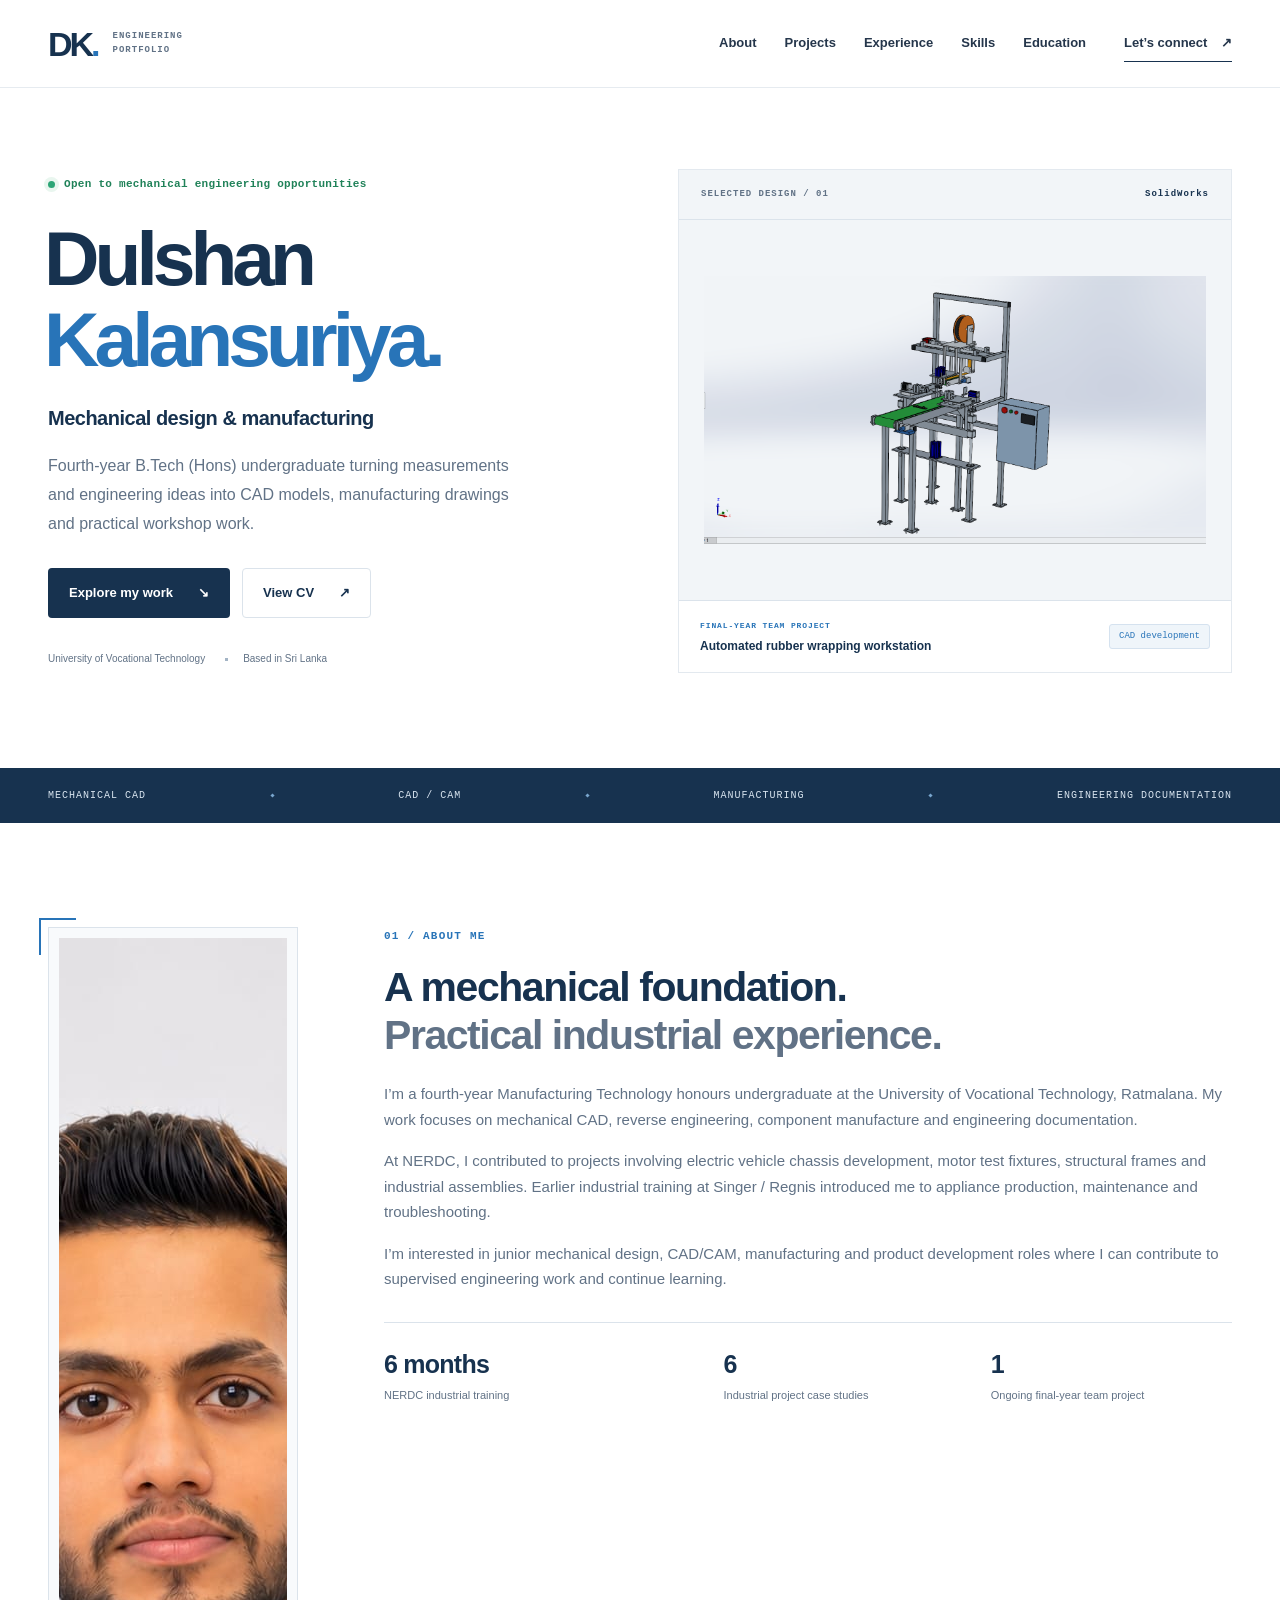
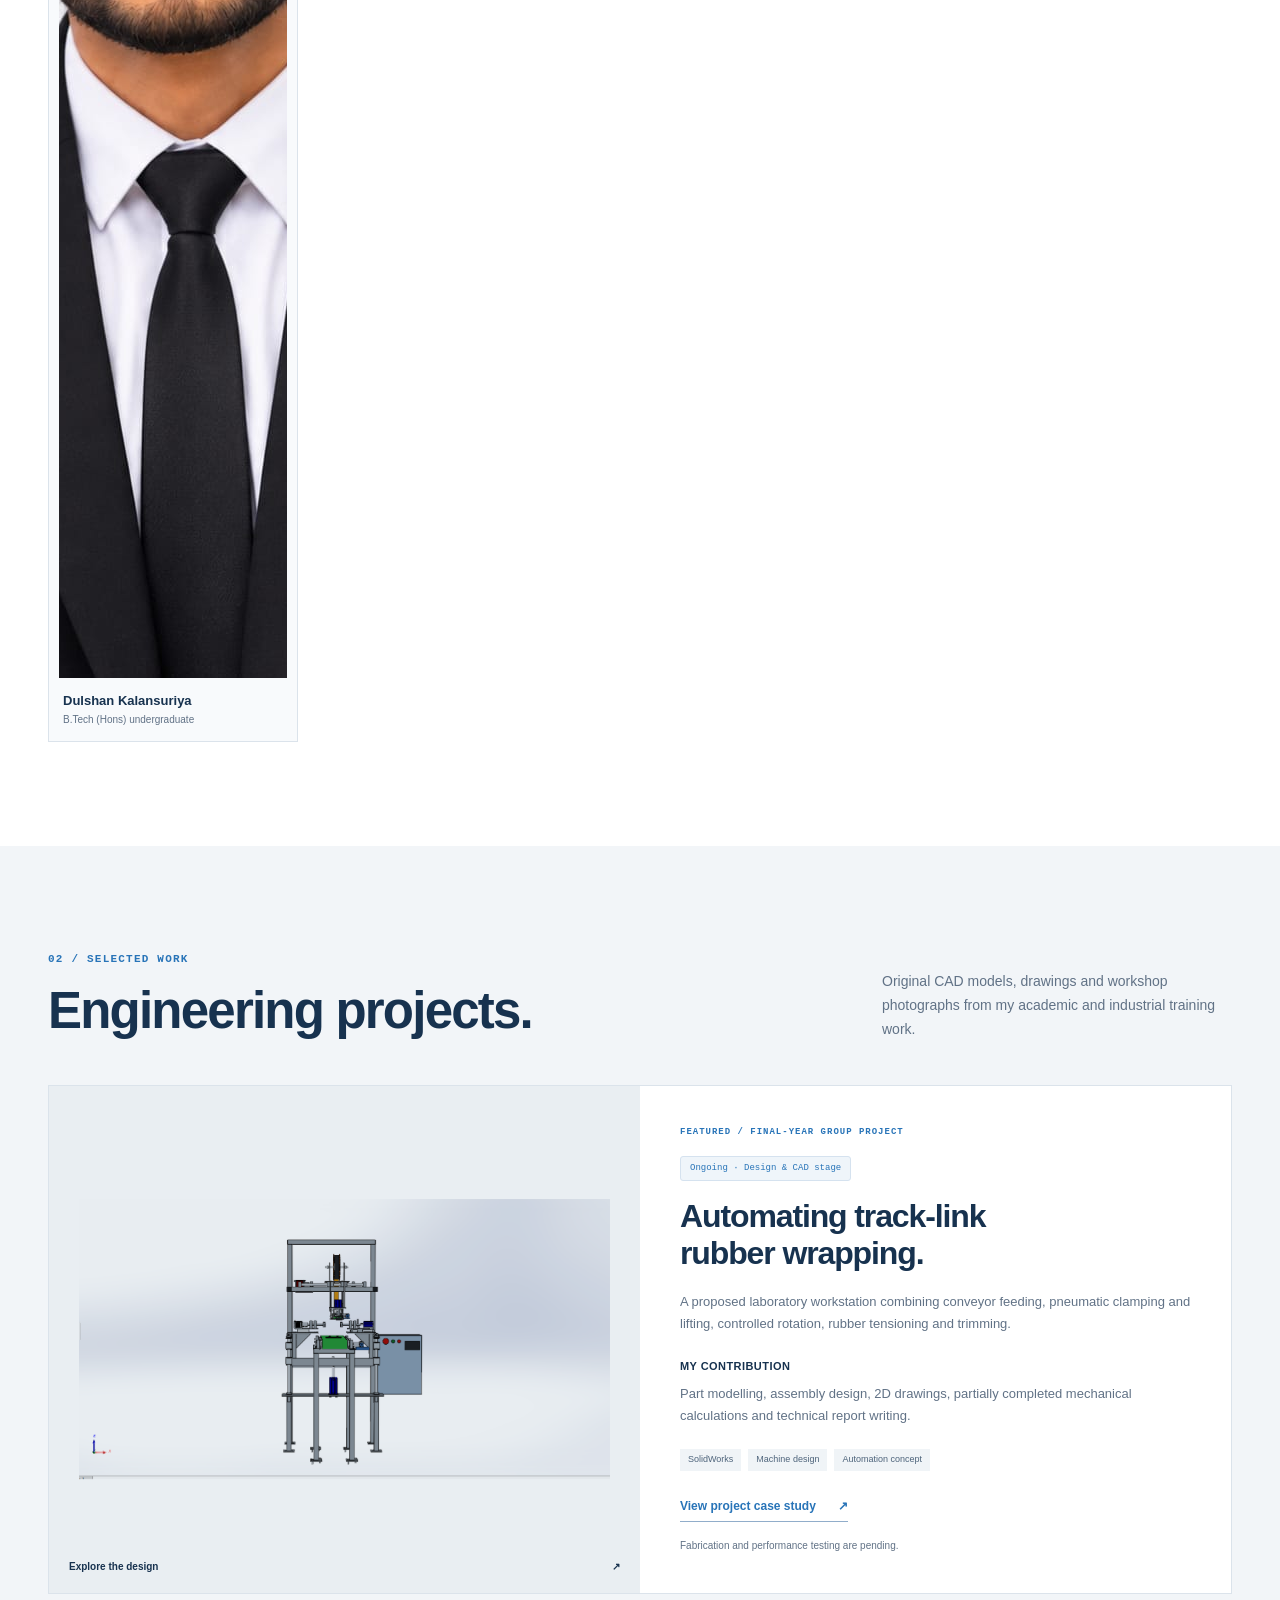
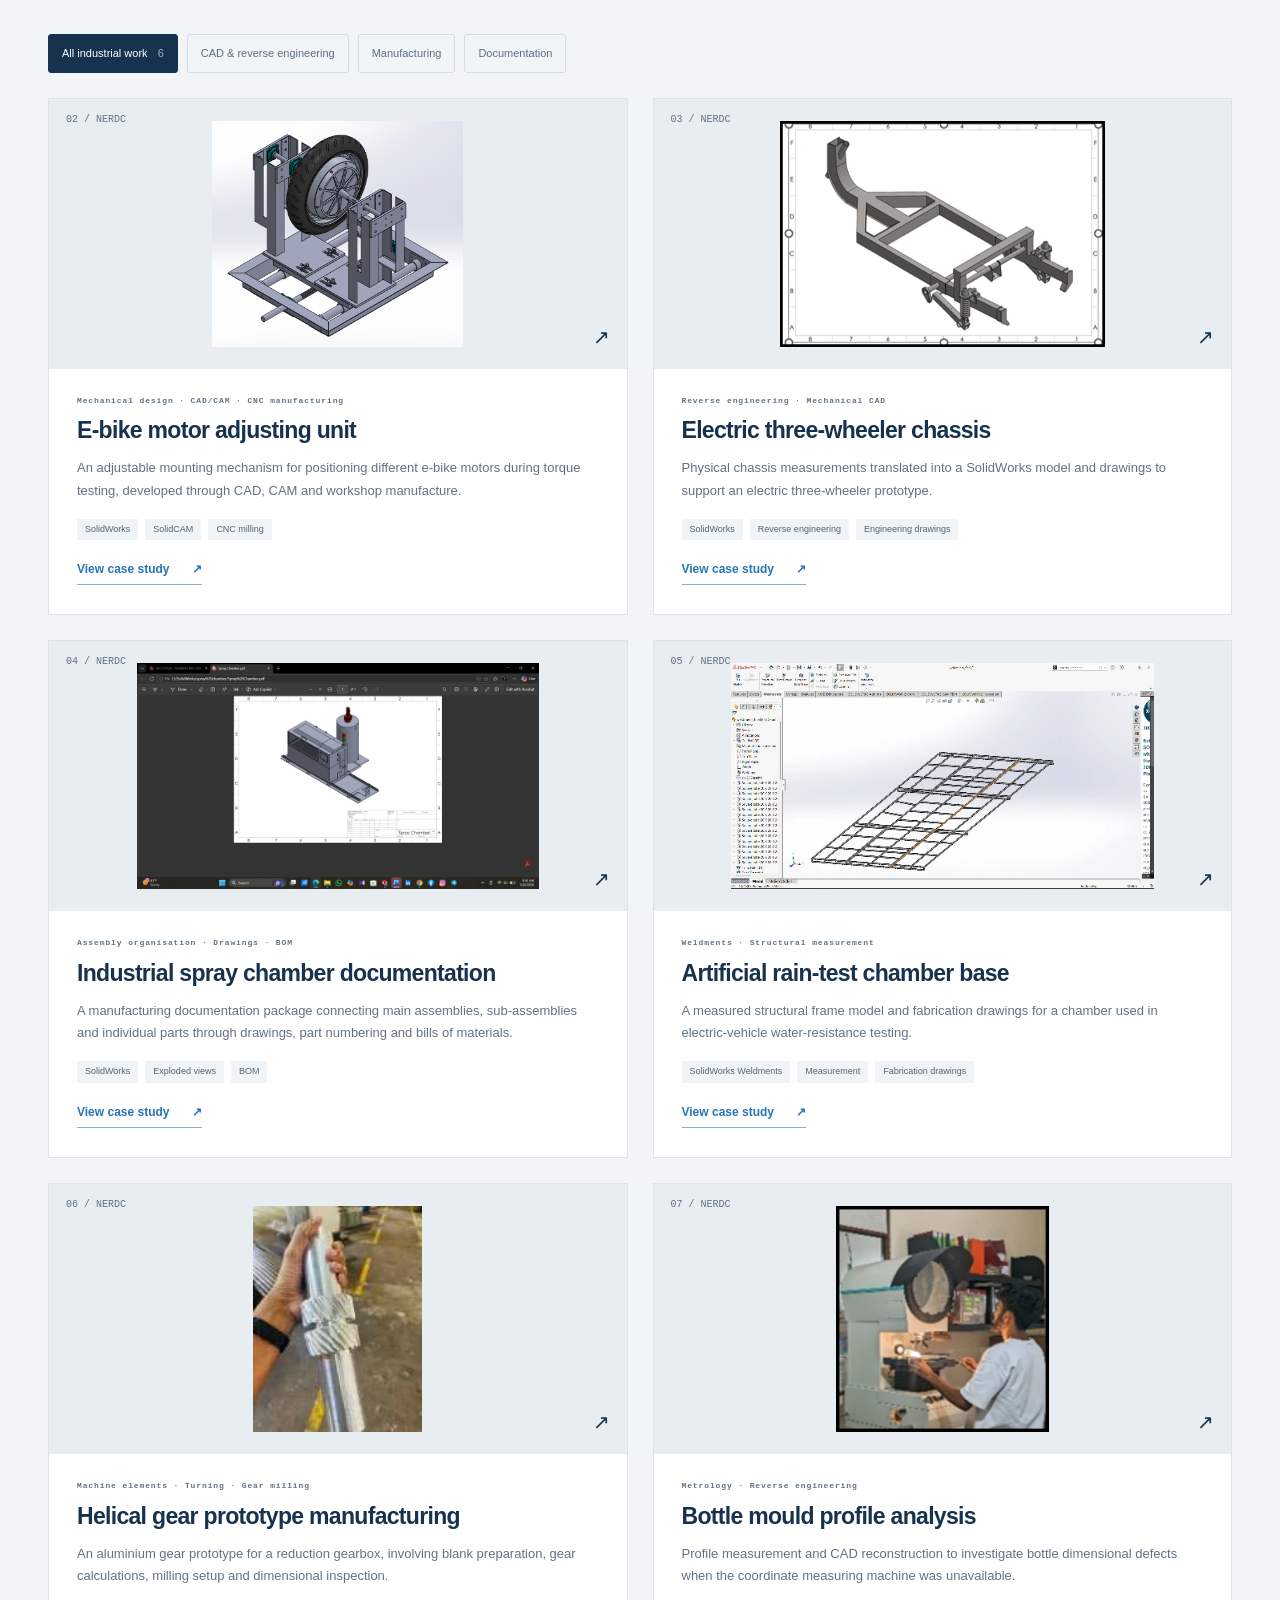
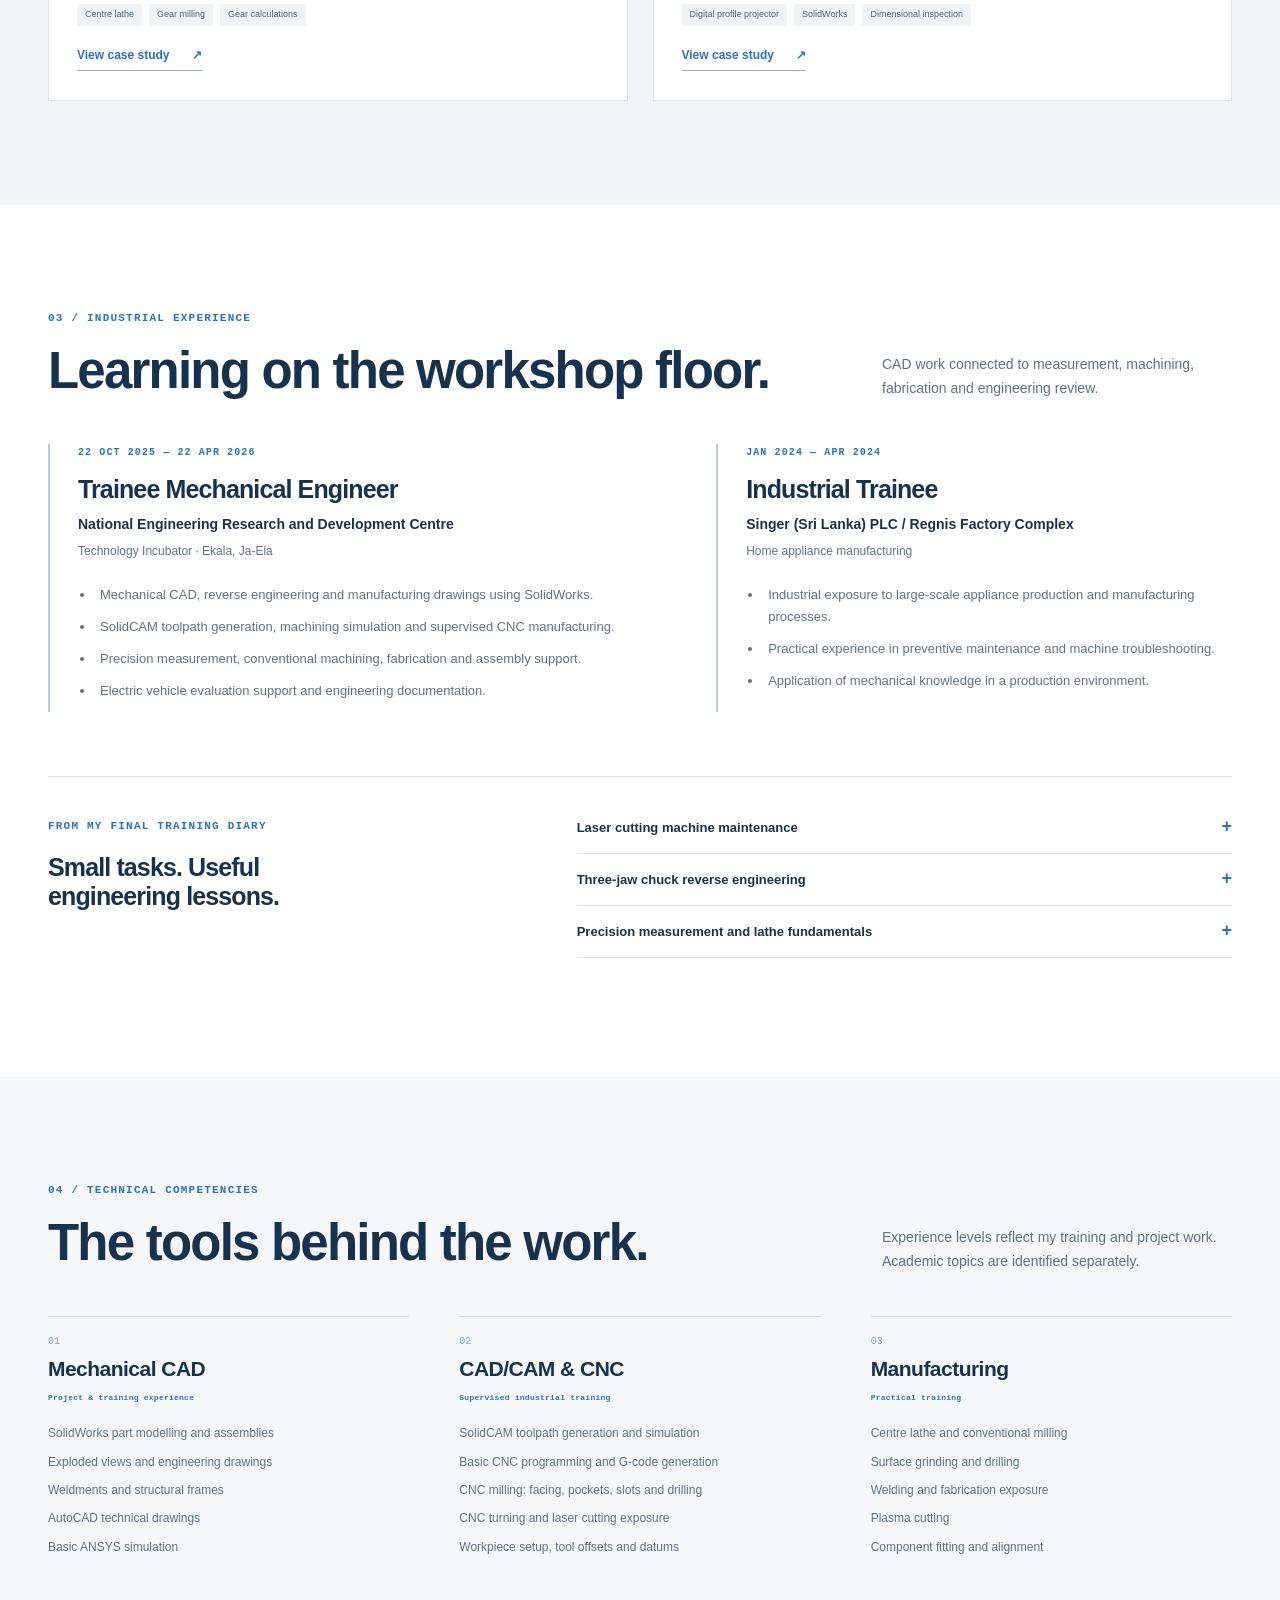
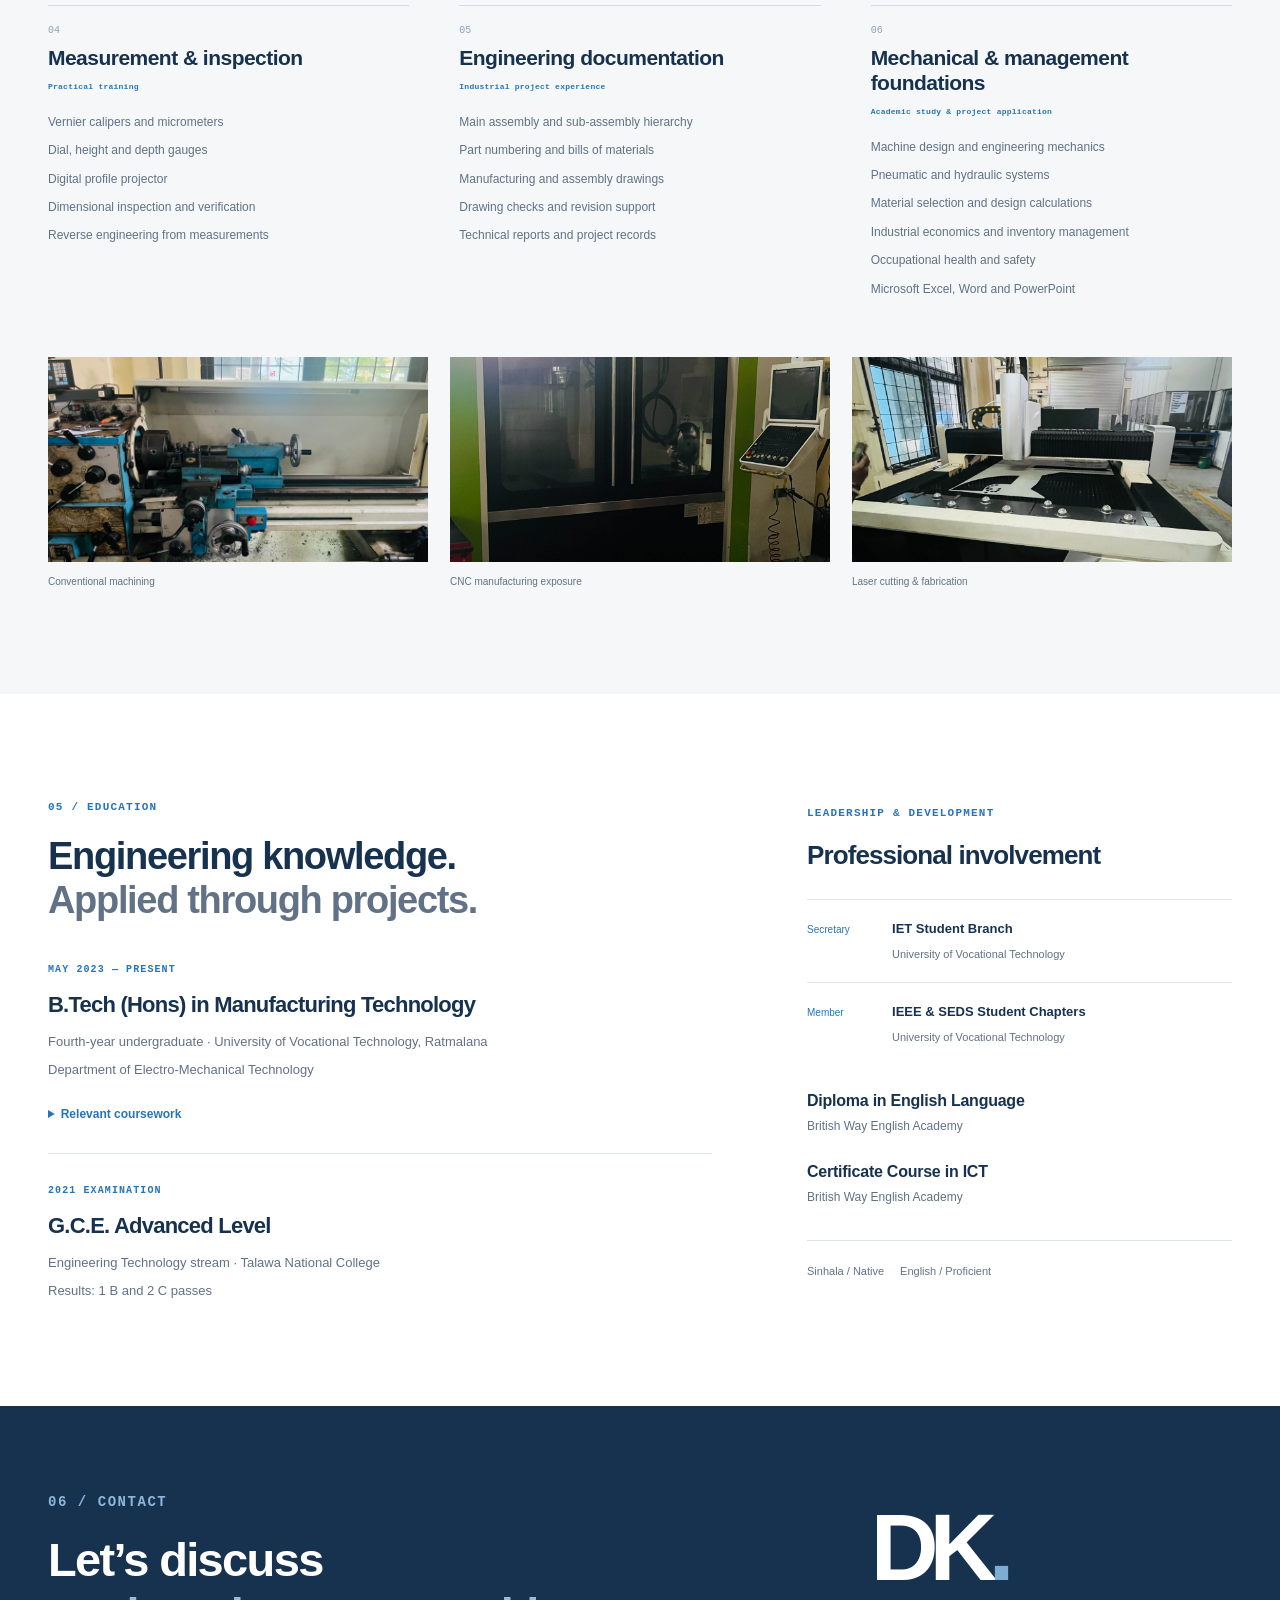
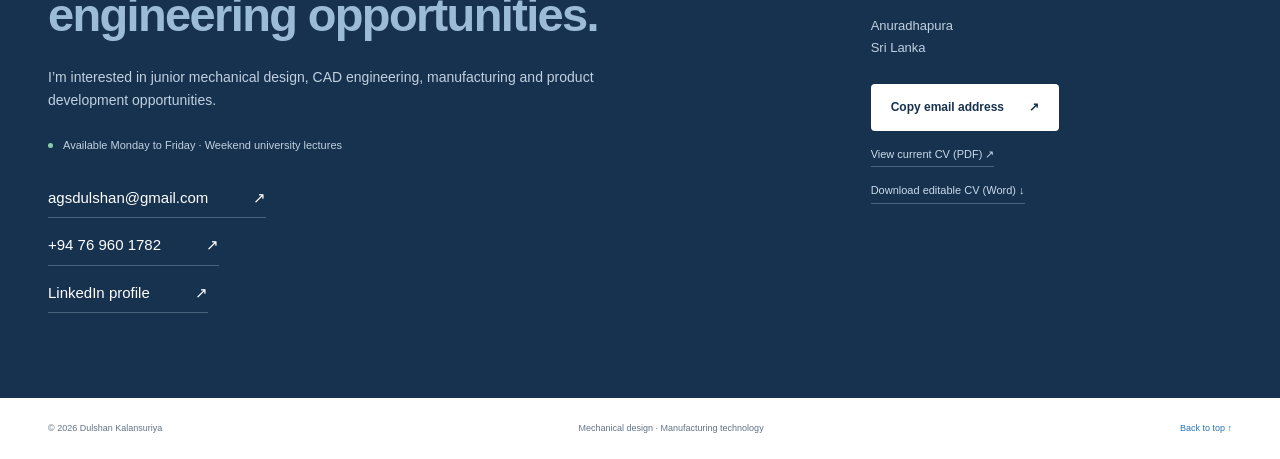
==== commit b16e3725: "Update portfolio profile portrait" ====
--- a/index.html
+++ b/index.html
@@ -40,7 +40,7 @@
     <div class="discipline-strip"><div class="container"><span>MECHANICAL CAD</span><i></i><span>CAD / CAM</span><i></i><span>MANUFACTURING</span><i></i><span>ENGINEERING DOCUMENTATION</span></div></div>
 
     <section class="section container about" id="about">
-      <div class="portrait-wrap"><img src="portrait.webp?v=wrapping-cad-20261106" alt="Dulshan Kalansuriya" width="227" height="271" loading="lazy"><p>Dulshan Kalansuriya<span>B.Tech (Hons) undergraduate</span></p></div>
+      <div class="portrait-wrap"><img src="portrait-20261111.jpeg" alt="Dulshan Kalansuriya" width="1174" height="1340" loading="lazy"><p>Dulshan Kalansuriya<span>B.Tech (Hons) undergraduate</span></p></div>
       <div class="about-copy"><p class="eyebrow">01 / ABOUT ME</p><h2>A mechanical foundation.<br><span>Practical industrial experience.</span></h2><p>I’m a fourth-year Manufacturing Technology honours undergraduate at the University of Vocational Technology, Ratmalana. My work focuses on mechanical CAD, reverse engineering, component manufacture and engineering documentation.</p><p>At NERDC, I contributed to projects involving electric vehicle chassis development, motor test fixtures, structural frames and industrial assemblies. Earlier industrial training at Singer / Regnis introduced me to appliance production, maintenance and troubleshooting.</p><p>I’m interested in junior mechanical design, CAD/CAM, manufacturing and product development roles where I can contribute to supervised engineering work and continue learning.</p><div class="about-facts"><div><strong>6 months</strong><span>NERDC industrial training</span></div><div><strong>6</strong><span>Industrial project case studies</span></div><div><strong>1</strong><span>Ongoing final-year team project</span></div></div></div>
     </section>
 
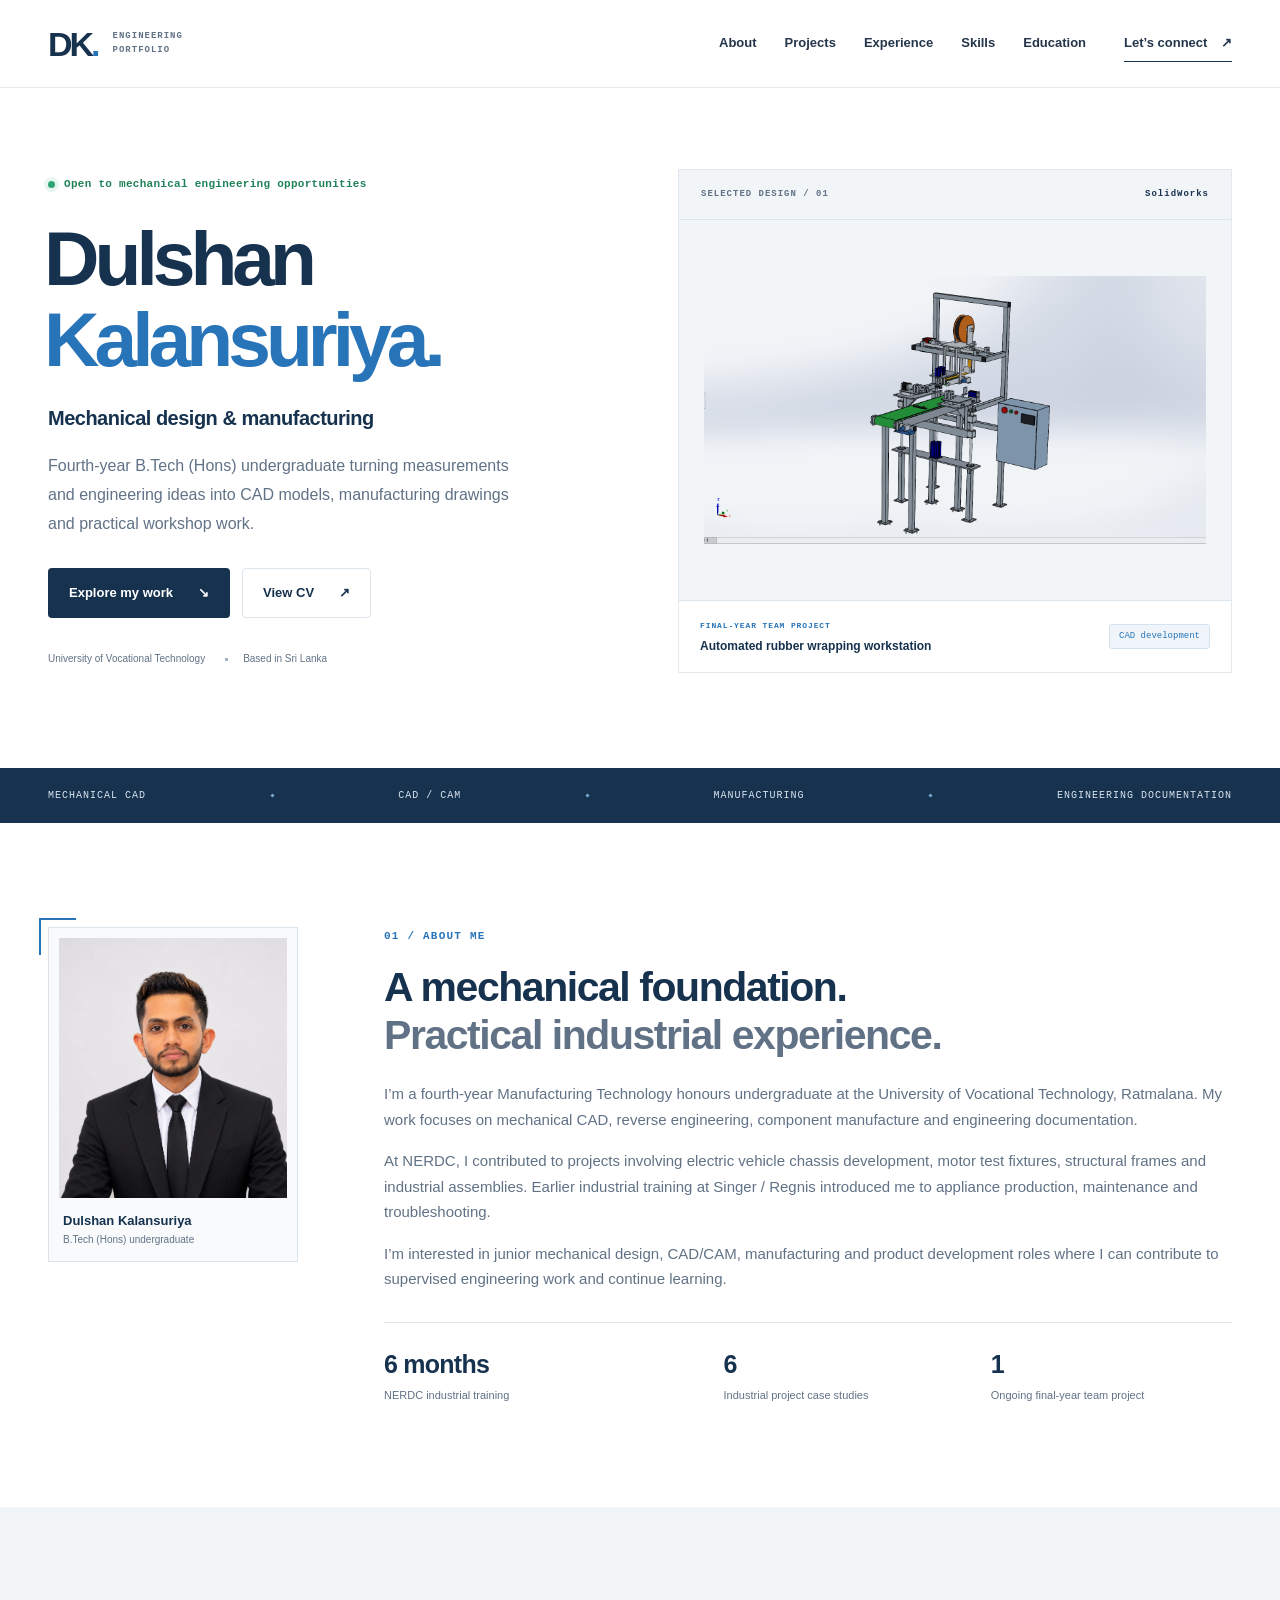
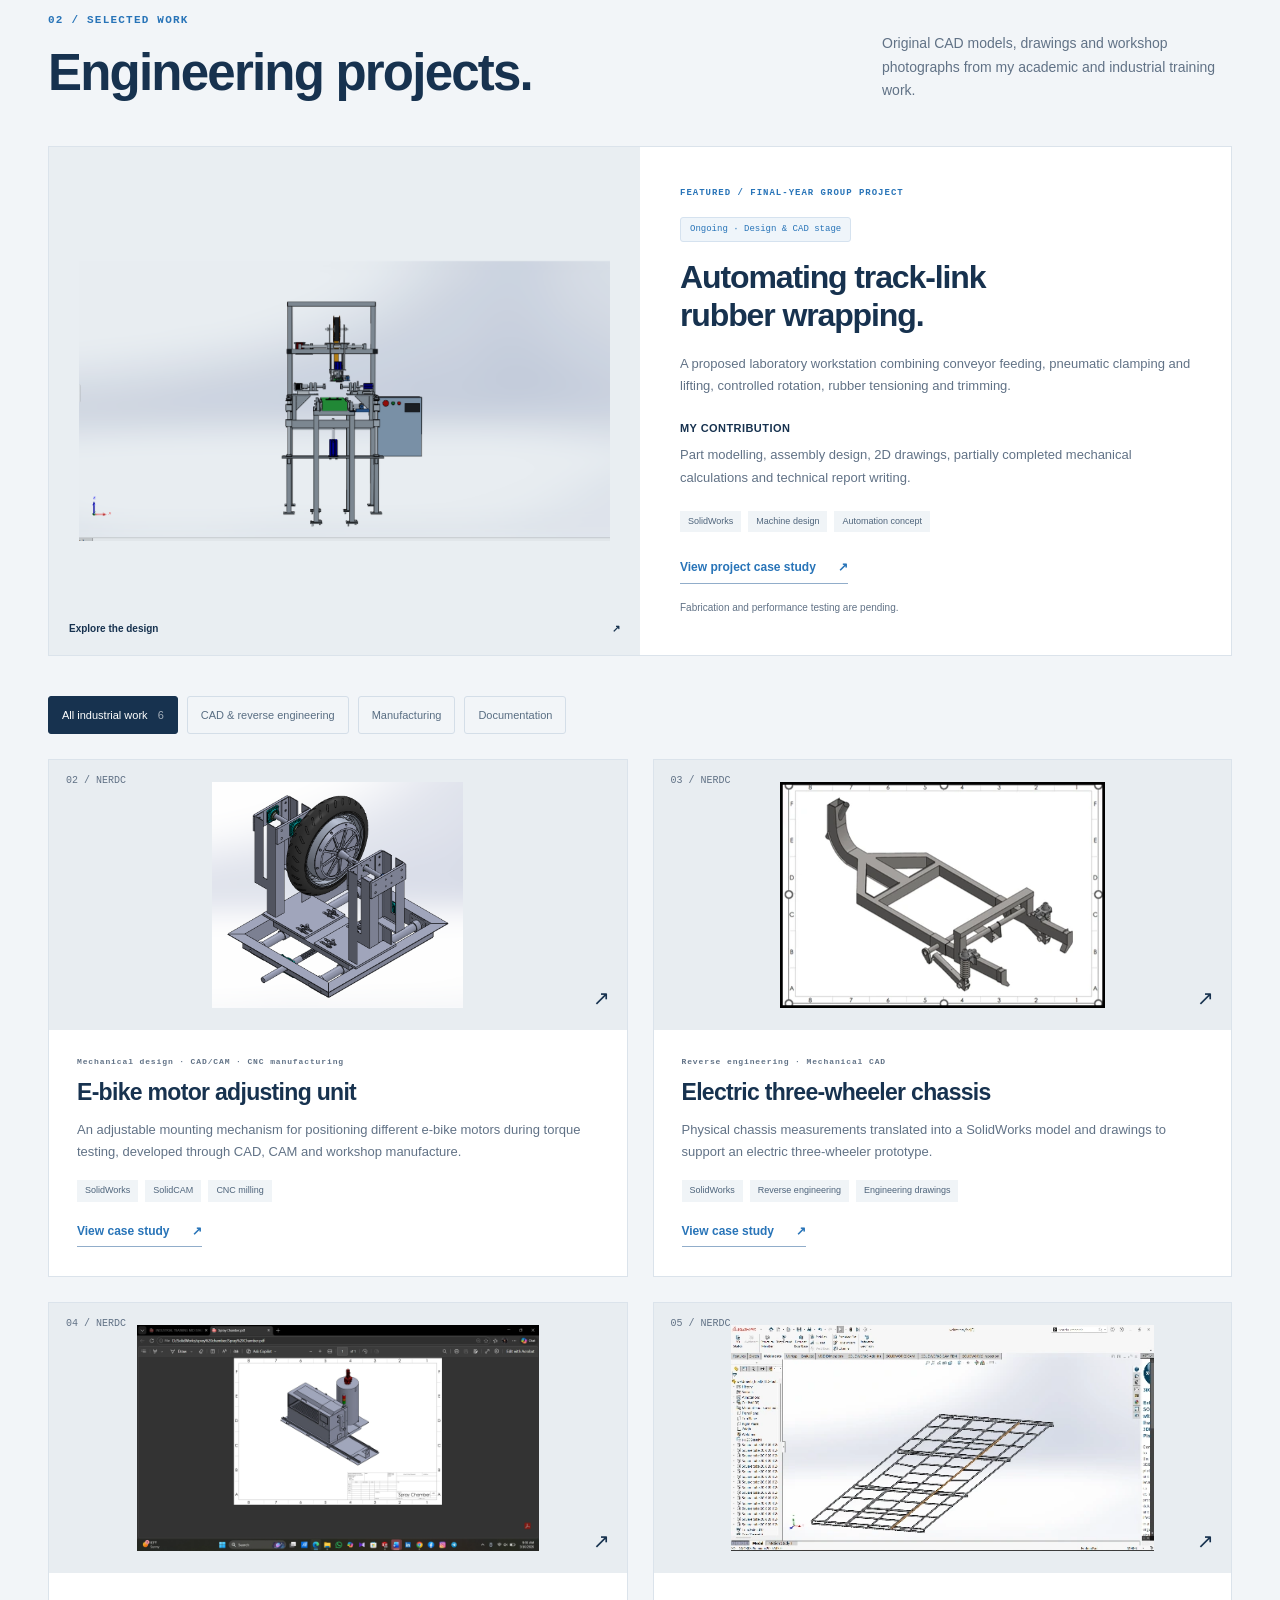
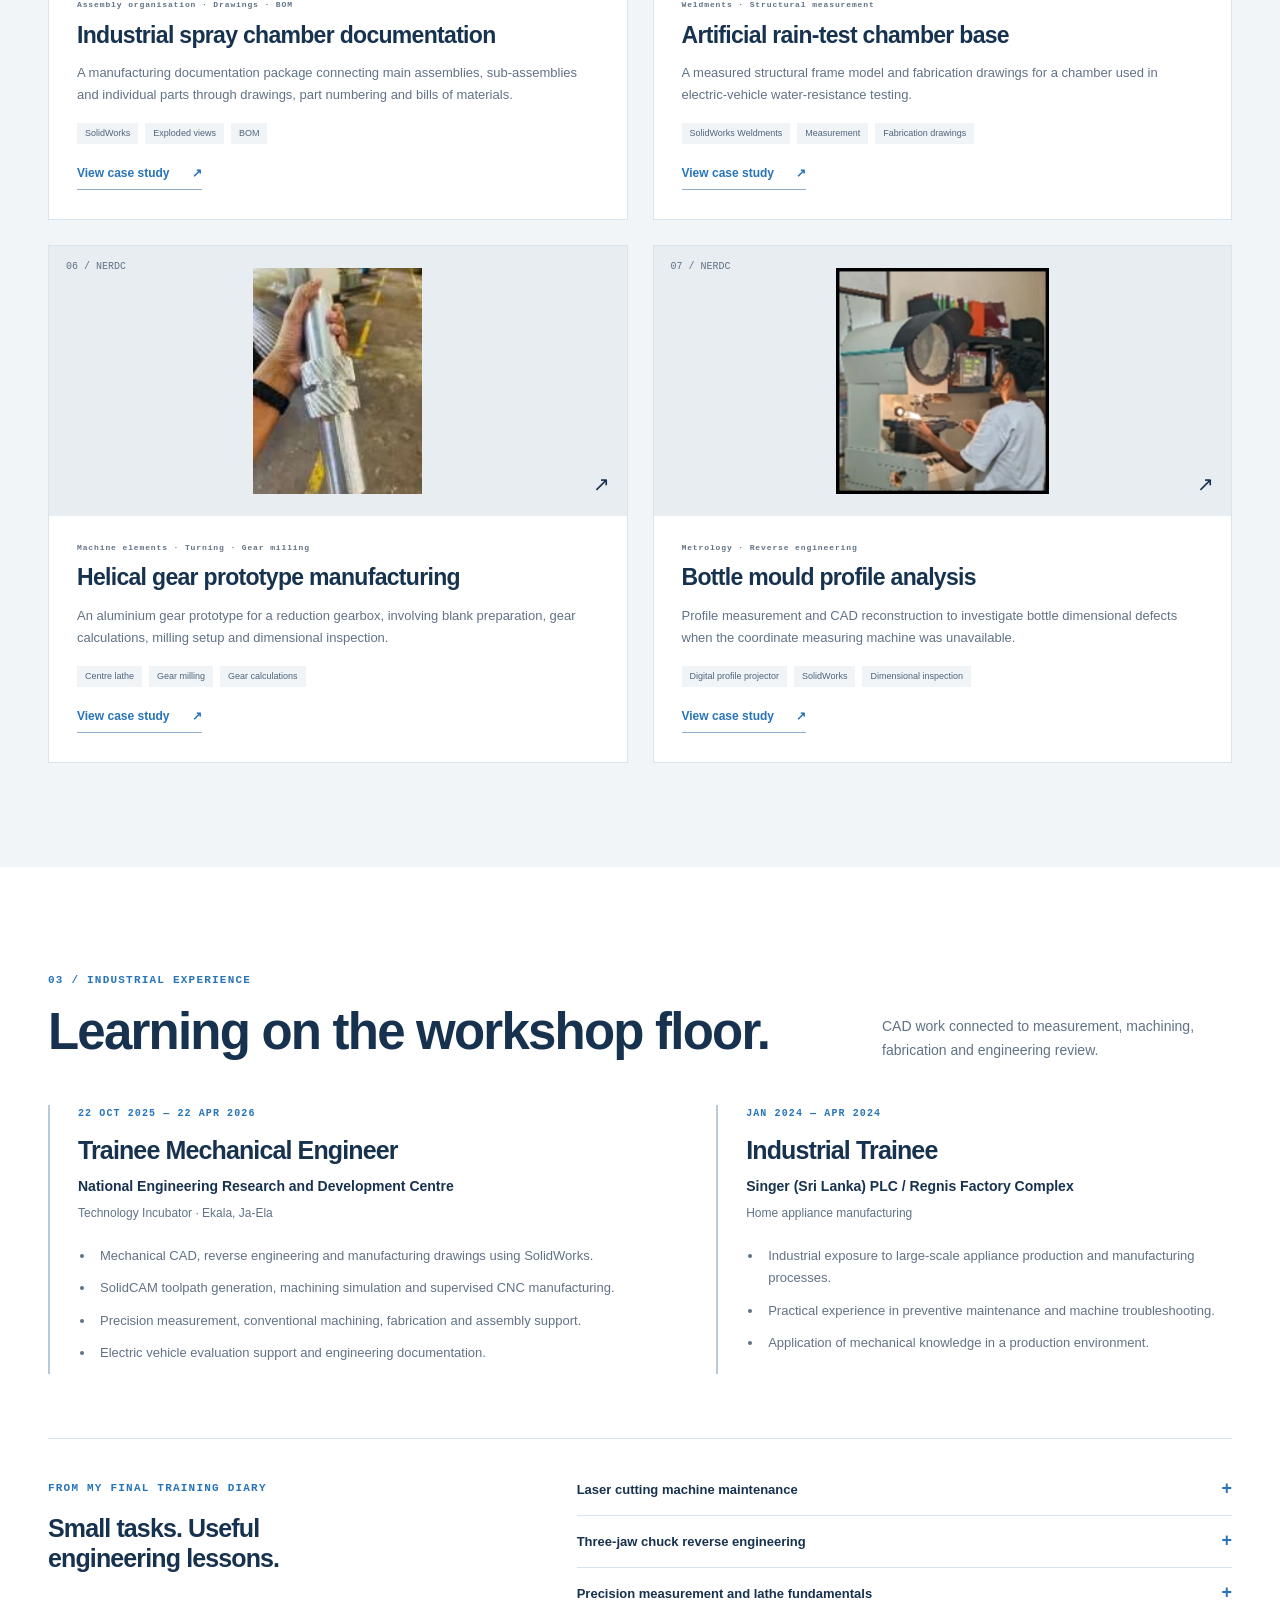
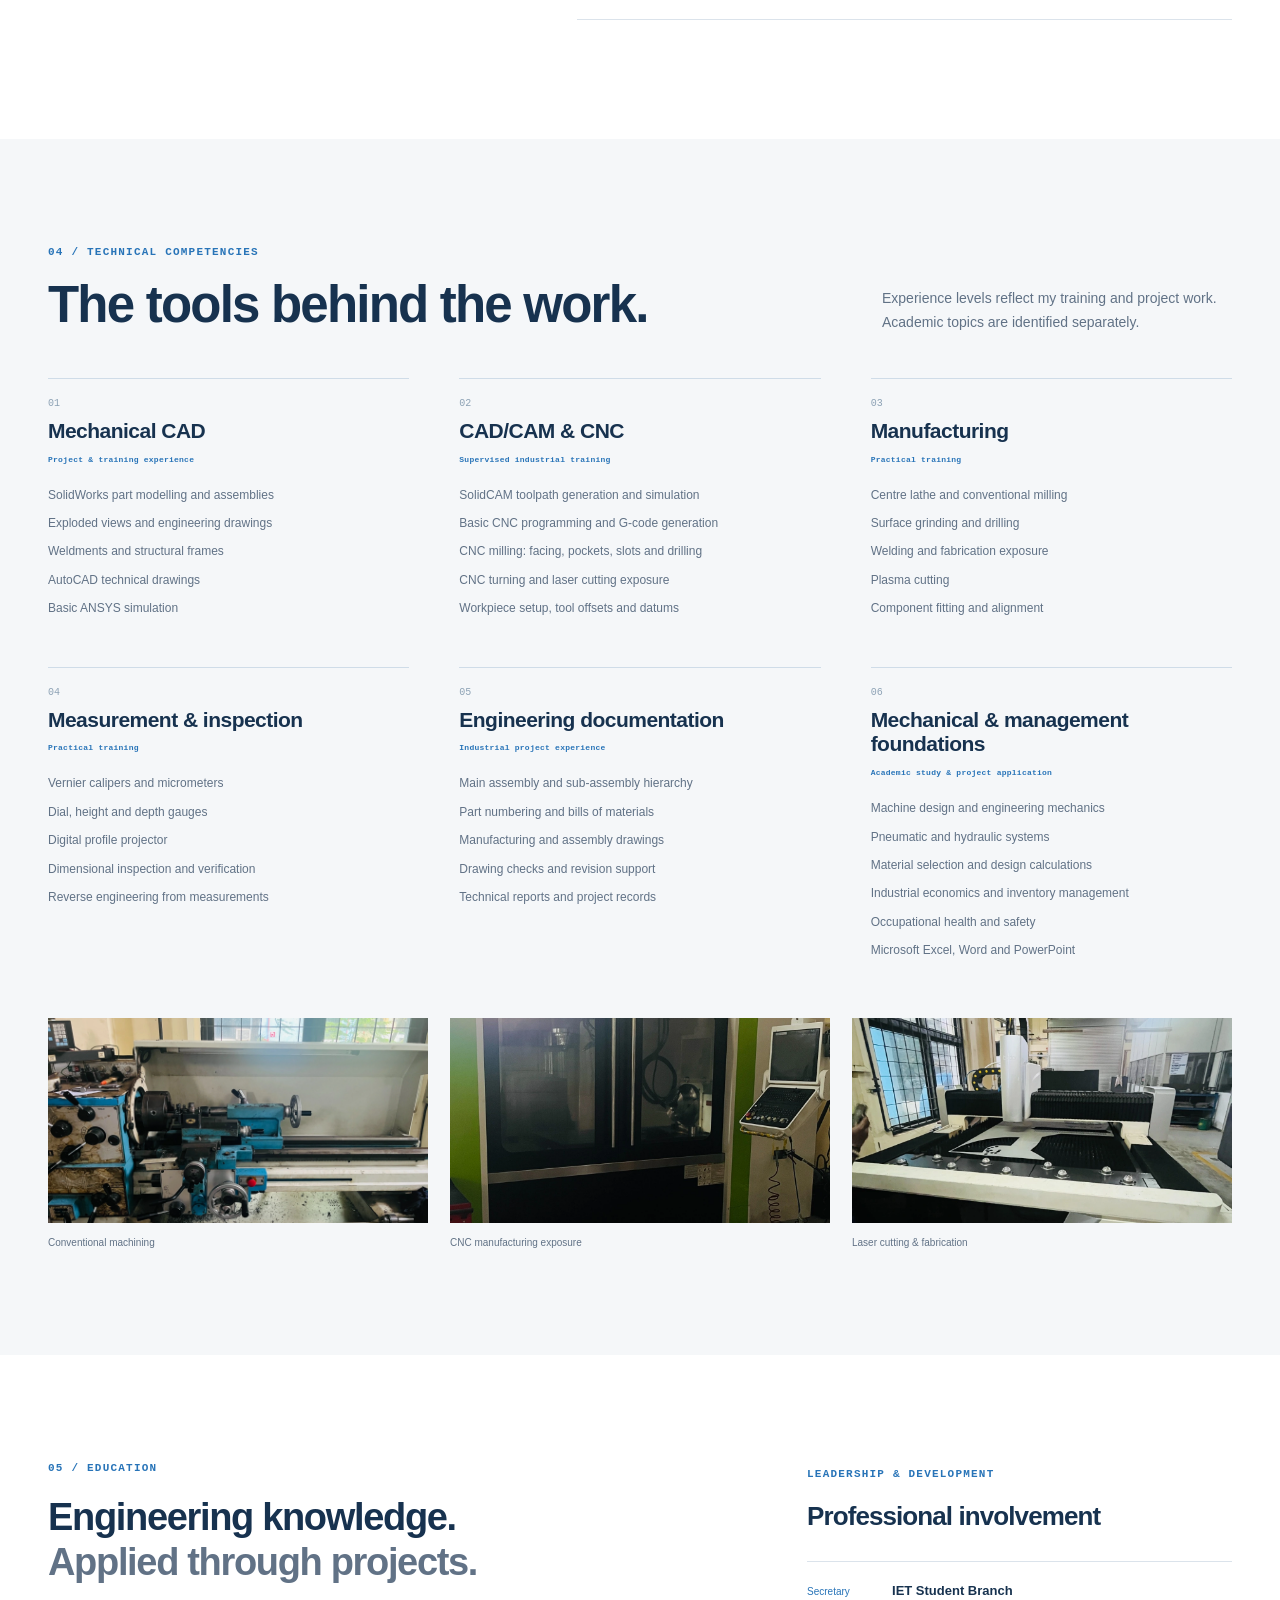
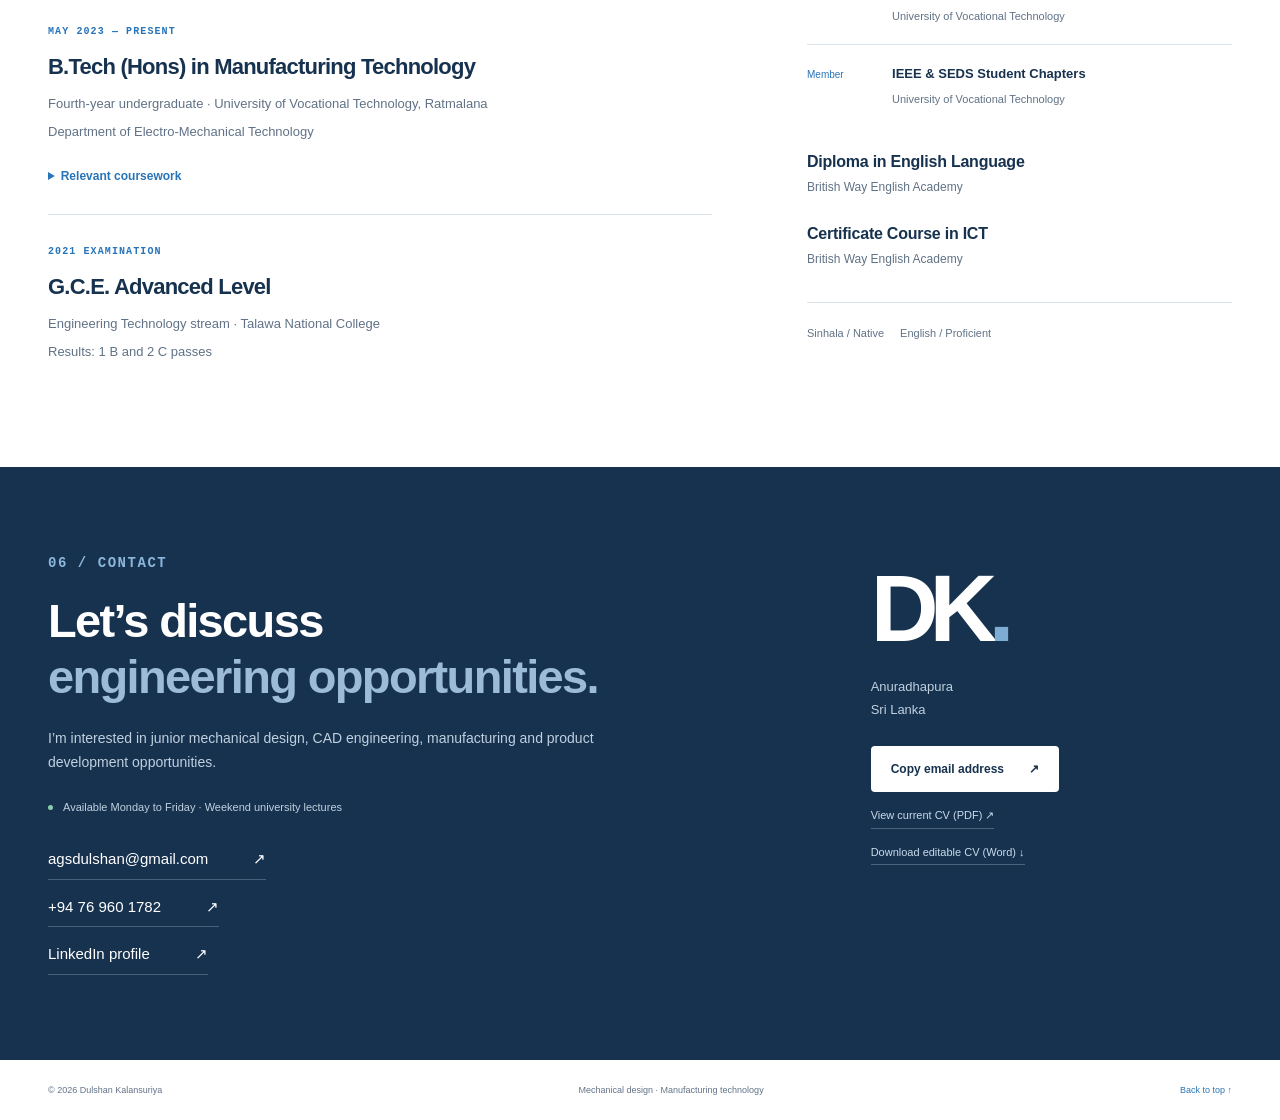
==== commit c634a448: "Fit profile portrait to its natural aspect ratio" ====
--- a/index.html
+++ b/index.html
@@ -7,7 +7,7 @@
   <meta name="description" content="Dulshan Kalansuriya — Manufacturing Technology honours undergraduate. Mechanical design, SolidWorks, CAD/CAM, CNC manufacturing and engineering project portfolio.">
   <title>Dulshan Kalansuriya | Mechanical Design Portfolio</title>
   <link rel="icon" href="favicon.svg" type="image/svg+xml">
-  <link rel="stylesheet" href="styles.css">
+  <link rel="stylesheet" href="styles.css?v=portrait-fit">
   <script src="projects.js?v=motor-exploded-cad" defer></script>
   <script src="app.js?v=motor-cad-views" defer></script>
 </head>
--- a/styles.css
+++ b/styles.css
@@ -1,7 +1,7 @@
 :root{--navy:#17324f;--blue:#2874b8;--bright:#1d66c2;--text:#25364b;--muted:#617286;--line:#dbe3eb;--paper:#f2f5f8;--white:#fff;--green:#208259;--radius:8px;--max:1200px}
 *{box-sizing:border-box}html{scroll-behavior:smooth;scroll-padding-top:100px}body{margin:0;color:var(--text);background:var(--white);font-family:Aptos,"Segoe UI",Arial,sans-serif;font-size:16px;line-height:1.7}body.modal-open{overflow:hidden}button,a{-webkit-tap-highlight-color:transparent}button,input{font:inherit}button{cursor:pointer}a{color:inherit;text-decoration:none}a:focus-visible,button:focus-visible,summary:focus-visible{outline:3px solid #5195d9;outline-offset:5px}img{display:block;max-width:100%}h1,h2,h3,h4,p,figure{margin:0}h1,h2,h3,h4{color:var(--navy);line-height:1.18;letter-spacing:-.035em}p+ p{margin-top:16px}h2{font-size:clamp(34px,4vw,51px);font-weight:650}h2 span{color:var(--muted)}h3{font-size:25px;font-weight:650}h4{font-size:18px;letter-spacing:-.015em}.container{width:min(var(--max),calc(100% - 96px));margin-inline:auto}.section{padding-block:104px}.eyebrow,.date,.visual-topline,.brand-caption,.skill-level{font-family:Consolas,"Courier New",monospace;font-size:11px;font-weight:600;letter-spacing:.11em}.eyebrow{color:var(--blue);margin-bottom:17px}.site-header{height:88px;display:flex;align-items:center;justify-content:space-between;gap:32px;padding-inline:max(48px,calc((100vw - var(--max))/2));background:rgba(255,255,255,.96);border-bottom:1px solid #e6ebf0;position:sticky;top:0;z-index:20;backdrop-filter:blur(12px)}.brand{display:flex;gap:15px;align-items:center}.monogram{font-size:34px;font-weight:800;letter-spacing:-3px;color:var(--navy);line-height:1}.monogram span{color:var(--blue)}.brand-caption{font-size:9px;line-height:1.45;letter-spacing:.11em;color:var(--muted)}nav{display:flex;align-items:center;gap:28px;font-size:13px;font-weight:600}nav a{padding:7px 0;white-space:nowrap}nav a:hover,nav a.current{color:var(--blue)}.nav-contact{border-bottom:1px solid var(--navy);margin-left:10px}.nav-contact span{margin-left:10px}.menu-toggle{display:none}.skip{position:fixed;top:-80px;left:20px;background:var(--navy);color:white;padding:12px;z-index:100}.skip:focus{top:12px}
 .hero{display:grid;grid-template-columns:1.02fr 1fr;gap:65px;align-items:center;min-height:680px;padding-block:74px 88px}.availability{font-family:Consolas,monospace;color:var(--green);font-size:11px;font-weight:600;letter-spacing:.025em;display:flex;align-items:center;gap:9px;margin-bottom:24px}.availability span,.contact-availability span{width:7px;height:7px;flex:none;border-radius:50%;background:#2da576;box-shadow:0 0 0 4px #e9f6ef}.hero h1{font-size:clamp(58px,6vw,82px);font-weight:700;letter-spacing:-.065em;line-height:1.05;margin-left:-4px}.hero h1 span{color:var(--blue)}.hero-role{font-size:20px;color:var(--navy);font-weight:600;margin-top:22px;letter-spacing:-.025em}.hero-description{color:var(--muted);font-size:16px;max-width:480px;margin-top:17px;line-height:1.8}.hero-actions{display:flex;flex-wrap:wrap;gap:12px;margin-top:29px}.button{display:inline-flex;align-items:center;justify-content:space-between;gap:25px;padding:13px 20px;border-radius:4px;font-size:13px;font-weight:650;border:1px solid transparent;transition:background .18s,transform .18s}.button:hover{transform:translateY(-2px)}.primary{color:white;background:var(--navy)}.primary:hover{background:var(--blue)}.secondary{border-color:var(--line);background:white;color:var(--navy)}.secondary:hover{border-color:var(--blue)}.hero-footnote{display:flex;flex-wrap:wrap;gap:6px 20px;margin-top:32px;font-size:10px;color:var(--muted)}.hero-footnote span+span:before{content:"";display:inline-block;width:3px;height:3px;margin-right:15px;background:#a3b4c5;vertical-align:middle}.hero-visual{background:var(--paper);border:1px solid #e3e9ef;position:relative;align-self:center}.visual-topline{display:flex;justify-content:space-between;padding:17px 22px;font-size:9px;color:var(--muted);border-bottom:1px solid var(--line)}.visual-topline span:last-child{color:var(--navy)}.hero-image-link{display:flex;justify-content:center;align-items:center;min-height:350px;padding:20px 25px}.hero-image-link img{width:100%;height:340px;object-fit:contain;mix-blend-mode:multiply;transition:transform .4s}.hero-image-link:hover img{transform:scale(1.025)}.visual-caption{border-top:1px solid var(--line);display:flex;justify-content:space-between;gap:15px;align-items:center;background:white;padding:18px 21px}.visual-caption .eyebrow{font-size:8px;display:block;margin-bottom:5px}.visual-caption p{font-size:12px;font-weight:650;color:var(--navy);line-height:1.4}.status{display:inline-block;padding:5px 9px;border:1px solid #d5e2ef;border-radius:3px;background:#eff5fa;color:var(--blue);font-family:Consolas,monospace;font-size:9px;line-height:1.4;white-space:nowrap}.discipline-strip{background:var(--navy);color:#d8e4ef;padding:19px 0}.discipline-strip .container{display:flex;justify-content:space-between;align-items:center;gap:20px;font-family:Consolas,monospace;font-size:10px;letter-spacing:.1em}.discipline-strip i{height:3px;width:3px;background:#79a6ce;transform:rotate(45deg);flex:none}
-.about{display:grid;grid-template-columns:250px 1fr;gap:86px;align-items:start}.portrait-wrap{padding:10px;border:1px solid var(--line);background:#f8fafc;position:relative}.portrait-wrap:before{content:"";position:absolute;left:-10px;top:-10px;width:35px;height:35px;border-left:2px solid var(--blue);border-top:2px solid var(--blue)}.portrait-wrap img{width:100%;aspect-ratio:227/271;object-fit:cover}.portrait-wrap p{font-size:13px;font-weight:650;line-height:1.6;padding:13px 4px 3px;color:var(--navy)}.portrait-wrap p span{display:block;font-size:10px;font-weight:400;color:var(--muted)}.about-copy h2{font-size:clamp(29px,3.2vw,43px);margin-bottom:22px}.about-copy>p:not(.eyebrow){font-size:15px;color:var(--muted)}.about-facts{margin-top:30px;padding-top:26px;border-top:1px solid var(--line);display:grid;grid-template-columns:1.3fr 1fr 1fr;gap:26px}.about-facts strong{font-size:25px;font-weight:600;color:var(--navy);letter-spacing:-.03em;display:block;line-height:1.2}.about-facts span{font-size:11px;color:var(--muted);display:block;margin-top:8px;line-height:1.5}
+.about{display:grid;grid-template-columns:250px 1fr;gap:86px;align-items:start}.portrait-wrap{padding:10px;border:1px solid var(--line);background:#f8fafc;position:relative}.portrait-wrap:before{content:"";position:absolute;left:-10px;top:-10px;width:35px;height:35px;border-left:2px solid var(--blue);border-top:2px solid var(--blue)}.portrait-wrap img{width:100%;height:auto}.portrait-wrap p{font-size:13px;font-weight:650;line-height:1.6;padding:13px 4px 3px;color:var(--navy)}.portrait-wrap p span{display:block;font-size:10px;font-weight:400;color:var(--muted)}.about-copy h2{font-size:clamp(29px,3.2vw,43px);margin-bottom:22px}.about-copy>p:not(.eyebrow){font-size:15px;color:var(--muted)}.about-facts{margin-top:30px;padding-top:26px;border-top:1px solid var(--line);display:grid;grid-template-columns:1.3fr 1fr 1fr;gap:26px}.about-facts strong{font-size:25px;font-weight:600;color:var(--navy);letter-spacing:-.03em;display:block;line-height:1.2}.about-facts span{font-size:11px;color:var(--muted);display:block;margin-top:8px;line-height:1.5}
 .projects-section{background:var(--paper)}.section-heading{display:flex;align-items:flex-end;justify-content:space-between;gap:55px;margin-bottom:43px}.section-heading>p{font-size:14px;color:var(--muted);max-width:350px}.section-heading .eyebrow{margin-bottom:13px}.featured-project{display:grid;grid-template-columns:1fr 1fr;background:white;border:1px solid var(--line)}.featured-visual{position:relative;background:#e9eef2;border:0;padding:30px;display:flex;align-items:center;justify-content:center;overflow:hidden;min-height:440px}.featured-visual>img{width:100%;height:380px;object-fit:contain;mix-blend-mode:multiply;transition:transform .4s}.featured-visual:hover>img{transform:scale(1.03)}.image-zoom{position:absolute;bottom:18px;left:20px;right:20px;display:flex;justify-content:space-between;color:var(--navy);font-size:10px;font-weight:600}.featured-copy{padding:39px 40px}.featured-copy .eyebrow{font-size:9px;margin-bottom:11px}.featured-copy h3{font-size:32px;margin-top:17px;margin-bottom:18px}.featured-copy>p:not(.eyebrow):not(.project-note){font-size:13px;color:var(--muted)}.contribution{margin-top:22px!important}.contribution strong{display:block;font-size:11px;letter-spacing:.04em;text-transform:uppercase;margin-bottom:7px;color:var(--navy)}.project-tags{display:flex;gap:7px;flex-wrap:wrap;margin-top:22px}.project-tags span{font-size:9px;line-height:1.5;background:#f0f4f7;padding:4px 8px;color:#4e647b}.text-link{background:none;border:0;border-bottom:1px solid #91adca;padding:0 0 5px;color:var(--blue);font-size:12px;font-weight:650;display:inline-flex;gap:22px;align-items:center;margin-top:25px}.text-link:hover{border-color:var(--blue);color:var(--navy)}.project-note{font-size:10px;color:var(--muted);margin-top:15px}.project-filter{display:flex;gap:9px;flex-wrap:wrap;margin:40px 0 25px}.project-filter button{border:1px solid #d4dee8;background:transparent;color:#596e83;padding:9px 13px;border-radius:3px;font-size:11px}.project-filter button.active{background:var(--navy);border-color:var(--navy);color:white}.project-filter button span{margin-left:7px;opacity:.6}.project-grid{display:grid;grid-template-columns:repeat(2,minmax(0,1fr));gap:25px}.project-card{background:white;border:1px solid var(--line);overflow:hidden}.project-card[hidden]{display:none}.card-image{width:100%;height:270px;border:0;background:#e8edf1;position:relative;padding:22px;display:block}.card-image img{height:100%;width:100%;object-fit:contain;transition:transform .35s}.card-image:hover img{transform:scale(1.035)}.card-image .project-index{position:absolute;top:15px;left:17px;font:10px Consolas,monospace;color:var(--muted);z-index:1}.card-image .card-arrow{position:absolute;right:17px;bottom:15px;font-size:20px;color:var(--navy)}.card-body{padding:25px 28px 29px}.card-body .eyebrow{font-size:8px;margin-bottom:10px}.card-body h3{font-size:23px;letter-spacing:-.03em;margin-bottom:13px}.card-body>p{font-size:13px;color:var(--muted);line-height:1.7}.card-body .text-link{margin-top:19px}.card-body .project-tags{margin-top:17px}.sr-only{position:absolute;width:1px;height:1px;margin:-1px;padding:0;overflow:hidden;clip:rect(0,0,0,0);white-space:nowrap}
 .experience-grid{display:grid;grid-template-columns:1.15fr 1fr;gap:75px}.experience-entry{border-left:2px solid #b7cada;padding-left:28px}.date{font-size:10px;color:var(--blue);margin-bottom:14px}.experience-entry h3{font-size:25px;margin-bottom:10px}.employer{font-size:14px;color:var(--navy);font-weight:600;line-height:1.5}.entry-context{font-size:12px;color:var(--muted);margin-top:6px}.experience-entry ul{padding-left:17px;color:var(--muted);font-size:13px;margin-top:22px;margin-bottom:0}.experience-entry li{padding-left:5px;margin-bottom:10px}.workshop-notes{display:grid;grid-template-columns:.9fr 1.3fr;gap:75px;margin-top:64px;padding-top:40px;border-top:1px solid var(--line)}.workshop-notes h3{font-size:25px;max-width:310px}.notes-list details{border-bottom:1px solid var(--line);padding:0 0 14px;margin-bottom:15px}.notes-list summary{font-size:13px;font-weight:650;color:var(--navy);cursor:pointer;list-style:none;display:flex;justify-content:space-between;gap:15px}.notes-list summary:after{content:"+";font-size:18px;color:var(--blue);line-height:1.1}.notes-list details[open] summary:after{content:"−"}.notes-list p{font-size:12px;color:var(--muted);margin-top:13px}.expertise-section{background:#f5f7f9}.skills-grid{display:grid;grid-template-columns:repeat(3,minmax(0,1fr));column-gap:50px;row-gap:40px}.skills-grid article{border-top:1px solid #cfdce8;padding-top:19px}.skill-number{font:10px Consolas,monospace;color:#8da2b5;display:block;margin-bottom:10px}.skills-grid h3{font-size:21px;margin-bottom:10px;letter-spacing:-.025em}.skill-level{font-size:8px;color:var(--blue);margin-bottom:19px;letter-spacing:.03em;line-height:1.5}.skills-grid ul{list-style:none;padding:0;margin:0;font-size:12px;color:var(--muted)}.skills-grid li{margin-bottom:8px}.workshop-gallery{display:grid;grid-template-columns:repeat(3,minmax(0,1fr));gap:22px;margin-top:50px}.workshop-gallery img{width:100%;height:205px;object-fit:cover}.workshop-gallery figure:nth-child(2) img,.workshop-gallery figure:nth-child(3) img{object-position:50% 45%}.workshop-gallery figcaption{font-size:10px;color:var(--muted);margin-top:11px}
 .education{display:grid;grid-template-columns:1.25fr .8fr;gap:95px}.education h2{font-size:38px;margin-bottom:38px}.education-record{border-bottom:1px solid var(--line);padding-bottom:28px;margin-bottom:28px}.education-record h3{font-size:22px;margin-bottom:13px}.education-record>p:not(.date){font-size:13px;color:var(--muted)}.education-record details{margin-top:23px}.education-record summary{font-size:12px;font-weight:600;color:var(--blue);cursor:pointer}.coursework{margin-top:14px}.coursework p{font-size:12px;color:var(--muted);line-height:1.8}.coursework strong{display:block;color:var(--navy);font-weight:600}.compact{margin-bottom:0;border:0;padding-bottom:0}.professional-development{padding-top:6px}.professional-development>h3{font-size:26px;margin-bottom:29px}.involvement{display:grid;grid-template-columns:70px 1fr;gap:15px;padding-block:18px;border-top:1px solid var(--line);font-size:12px}.involvement>span{font-size:10px;color:var(--blue);padding-top:3px}.involvement strong{color:var(--navy);font-size:13px;font-weight:600}.involvement p{color:var(--muted);font-size:11px;margin-top:5px}.qualification{margin-top:27px}.qualification h4{font-size:16px;margin-bottom:5px}.qualification p{font-size:12px;color:var(--muted)}.language-note{display:flex;flex-wrap:wrap;gap:16px;color:var(--muted);font-size:11px;margin-top:33px;padding-top:21px;border-top:1px solid var(--line)}
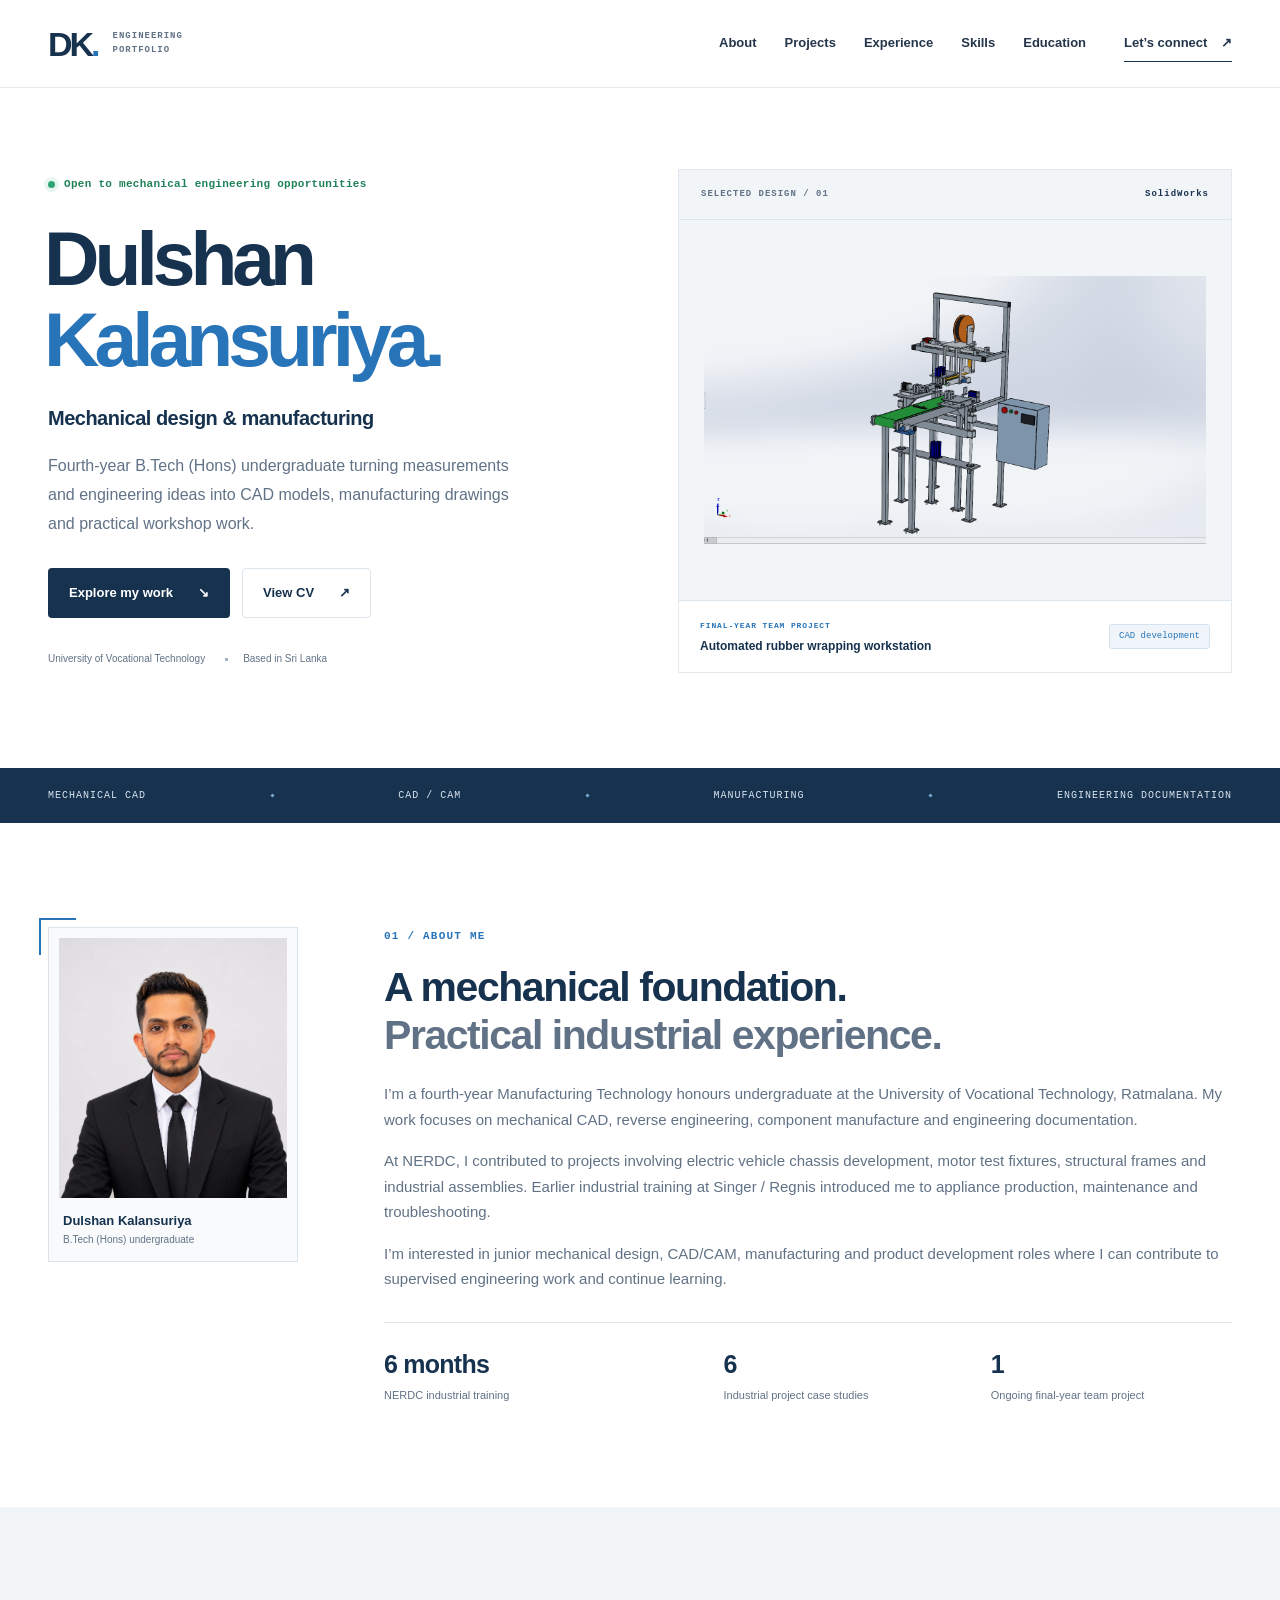
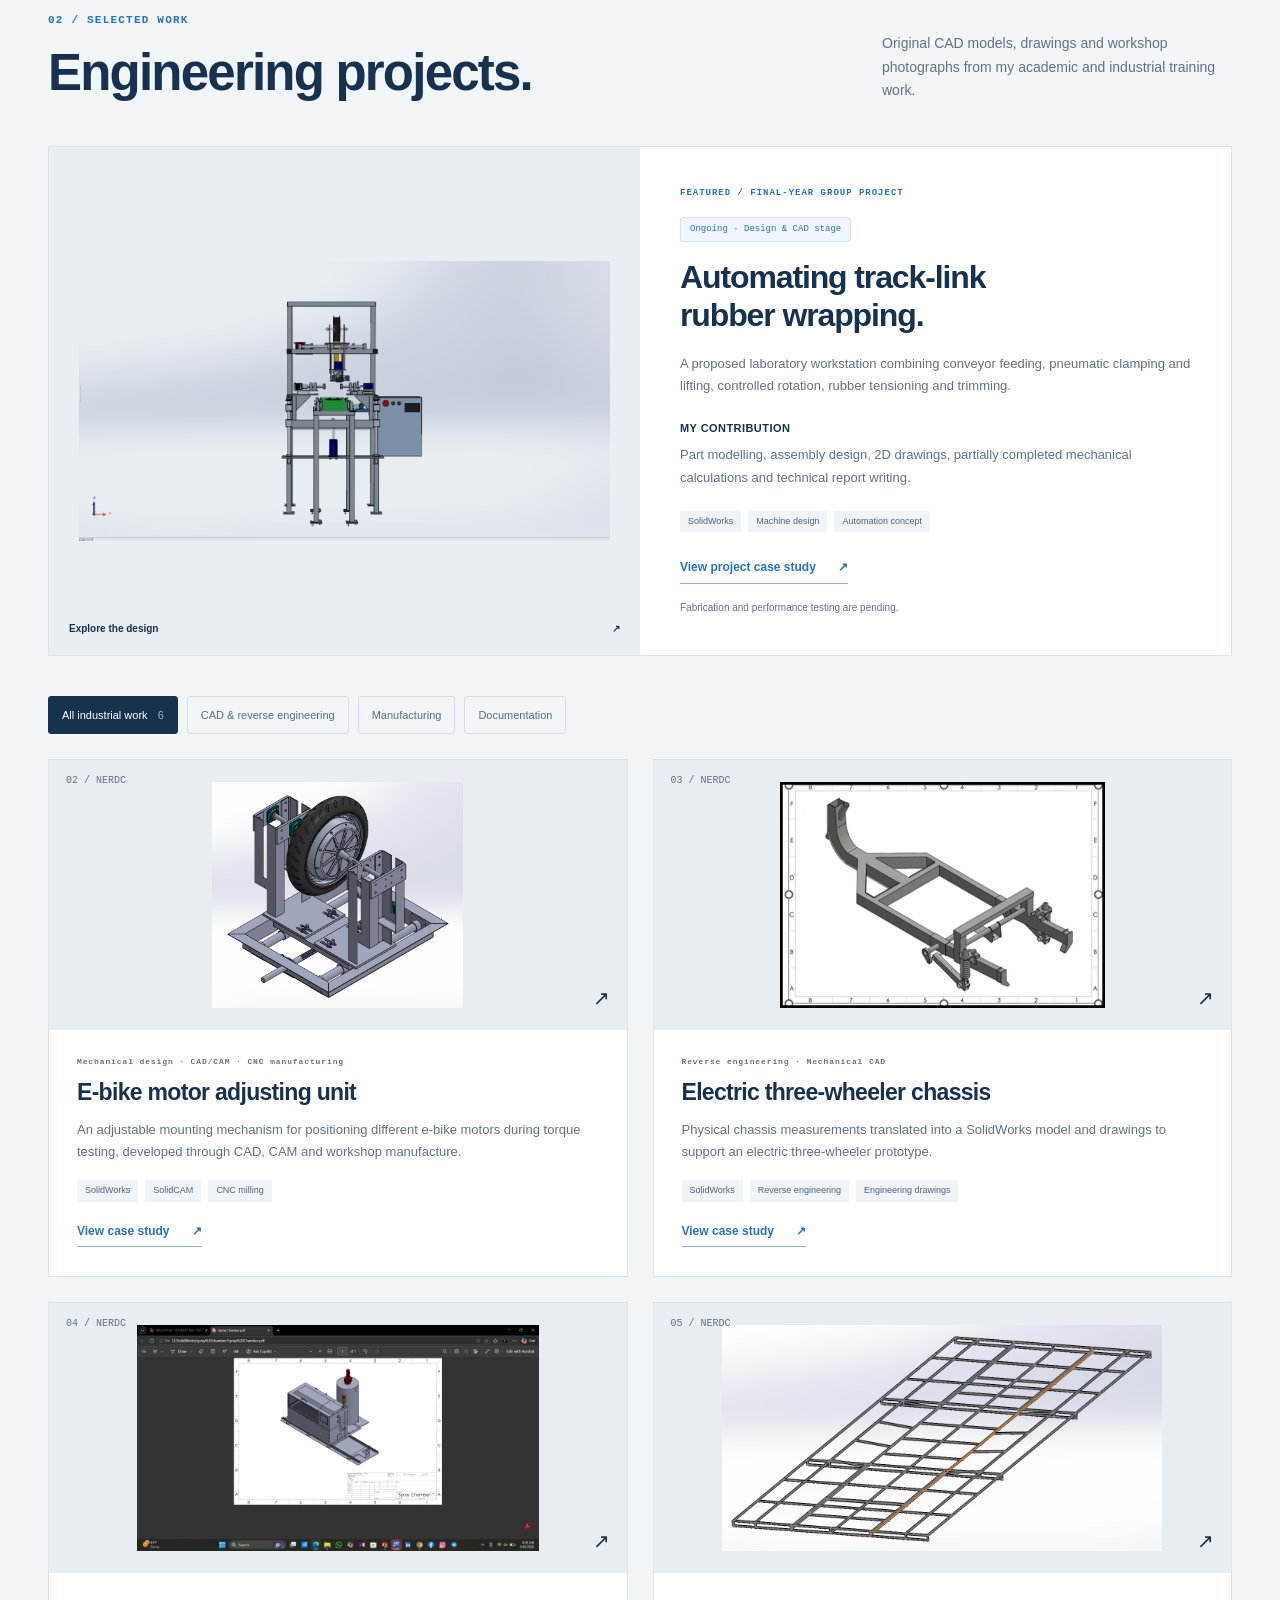
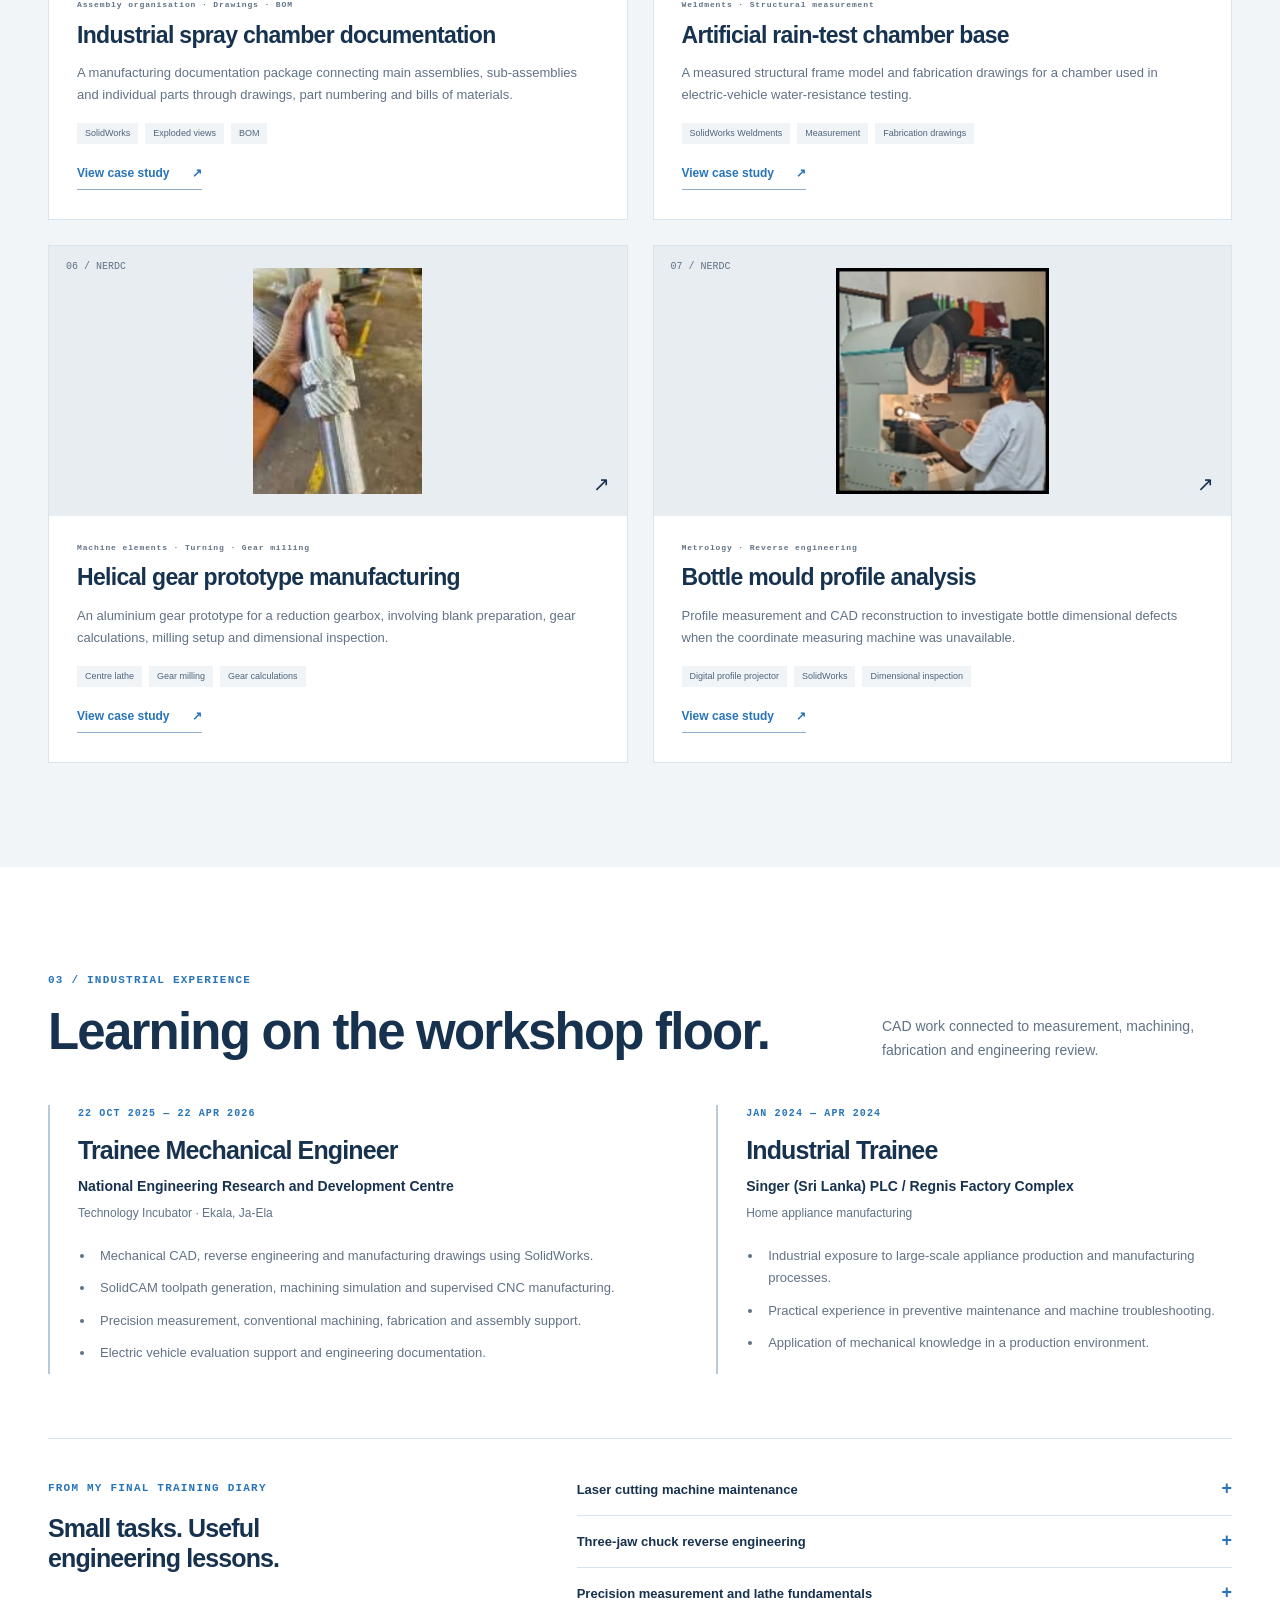
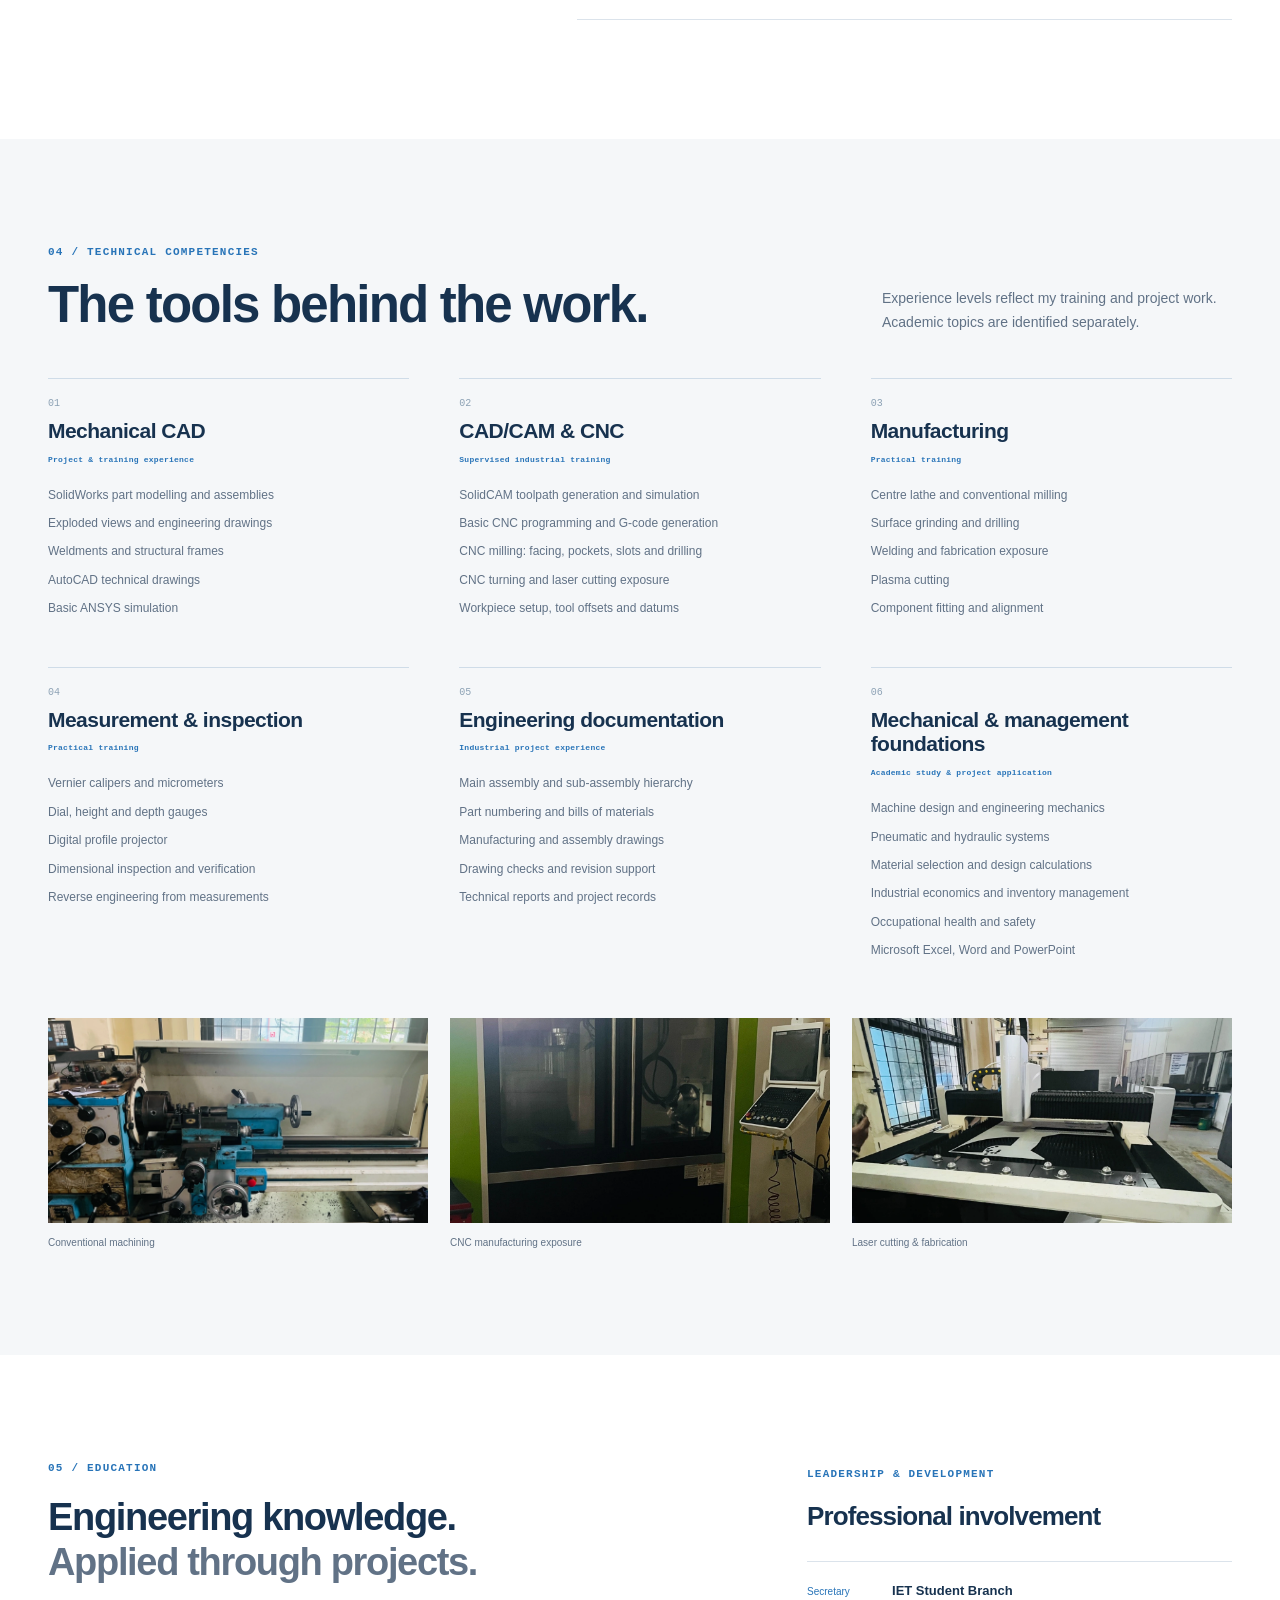
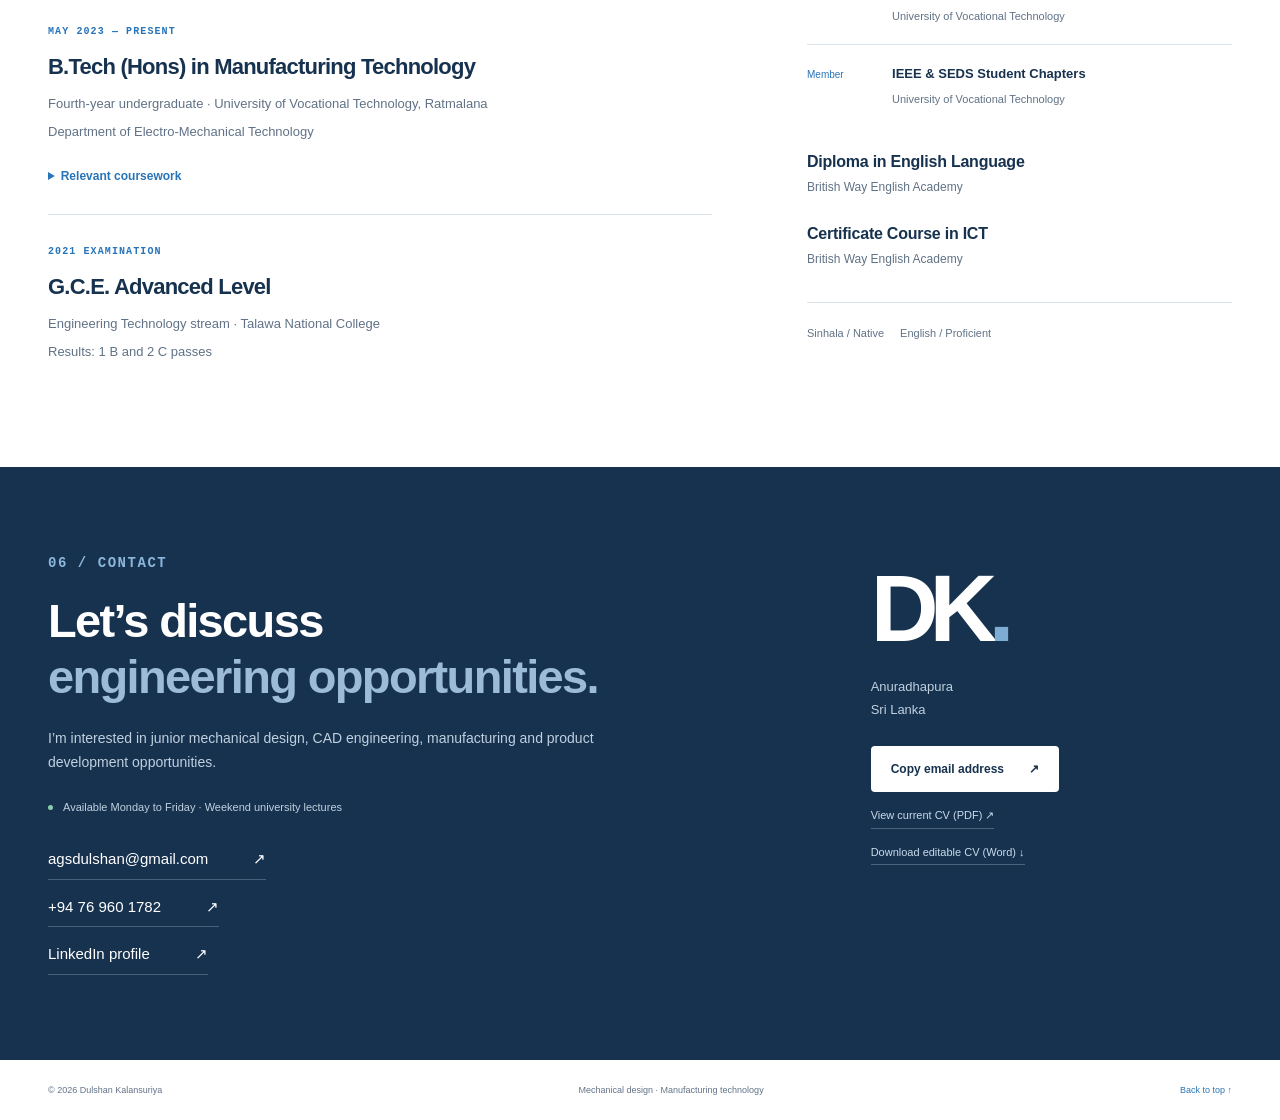
==== commit de92832f: "Refresh rain-test chamber base gallery" ====
--- a/index.html
+++ b/index.html
@@ -8,7 +8,7 @@
   <title>Dulshan Kalansuriya | Mechanical Design Portfolio</title>
   <link rel="icon" href="favicon.svg" type="image/svg+xml">
   <link rel="stylesheet" href="styles.css?v=portrait-fit">
-  <script src="projects.js?v=motor-exploded-cad" defer></script>
+  <script src="projects.js?v=rain-cad-views" defer></script>
   <script src="app.js?v=motor-cad-views" defer></script>
 </head>
 <body>
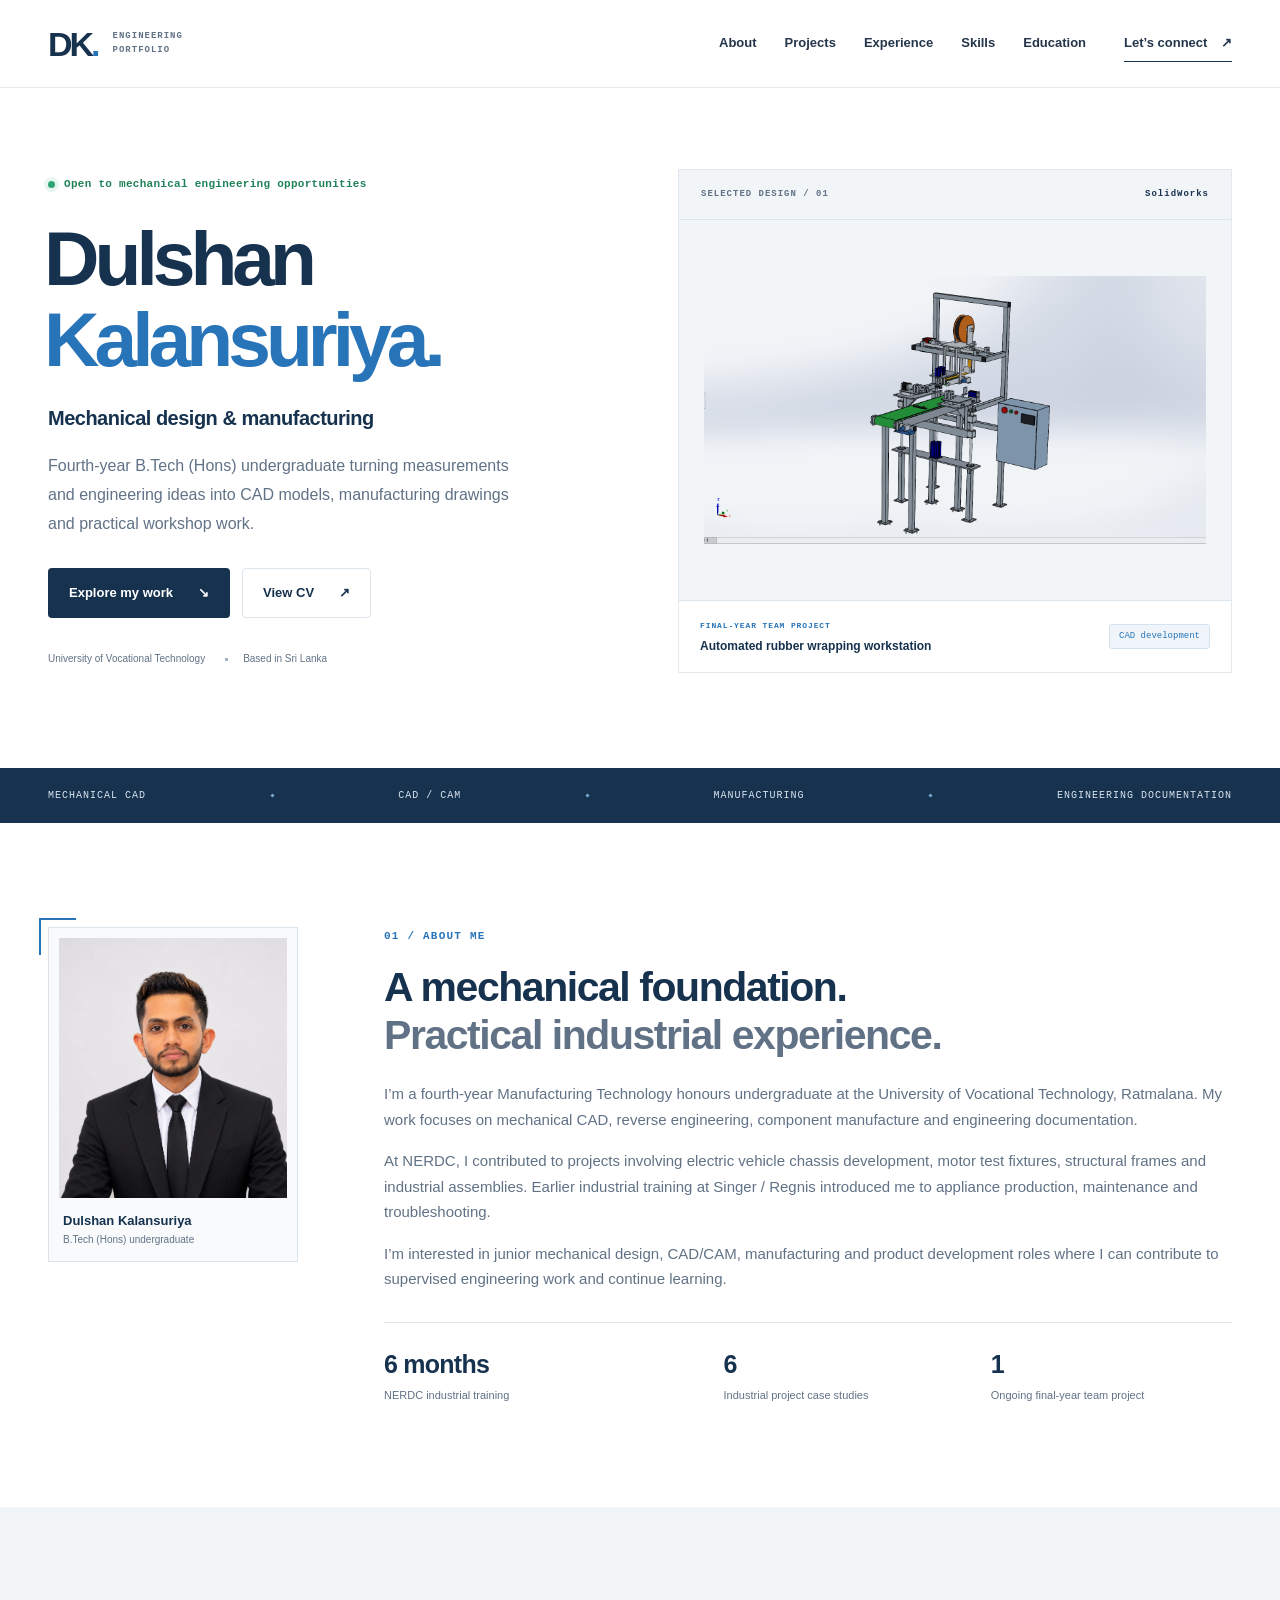
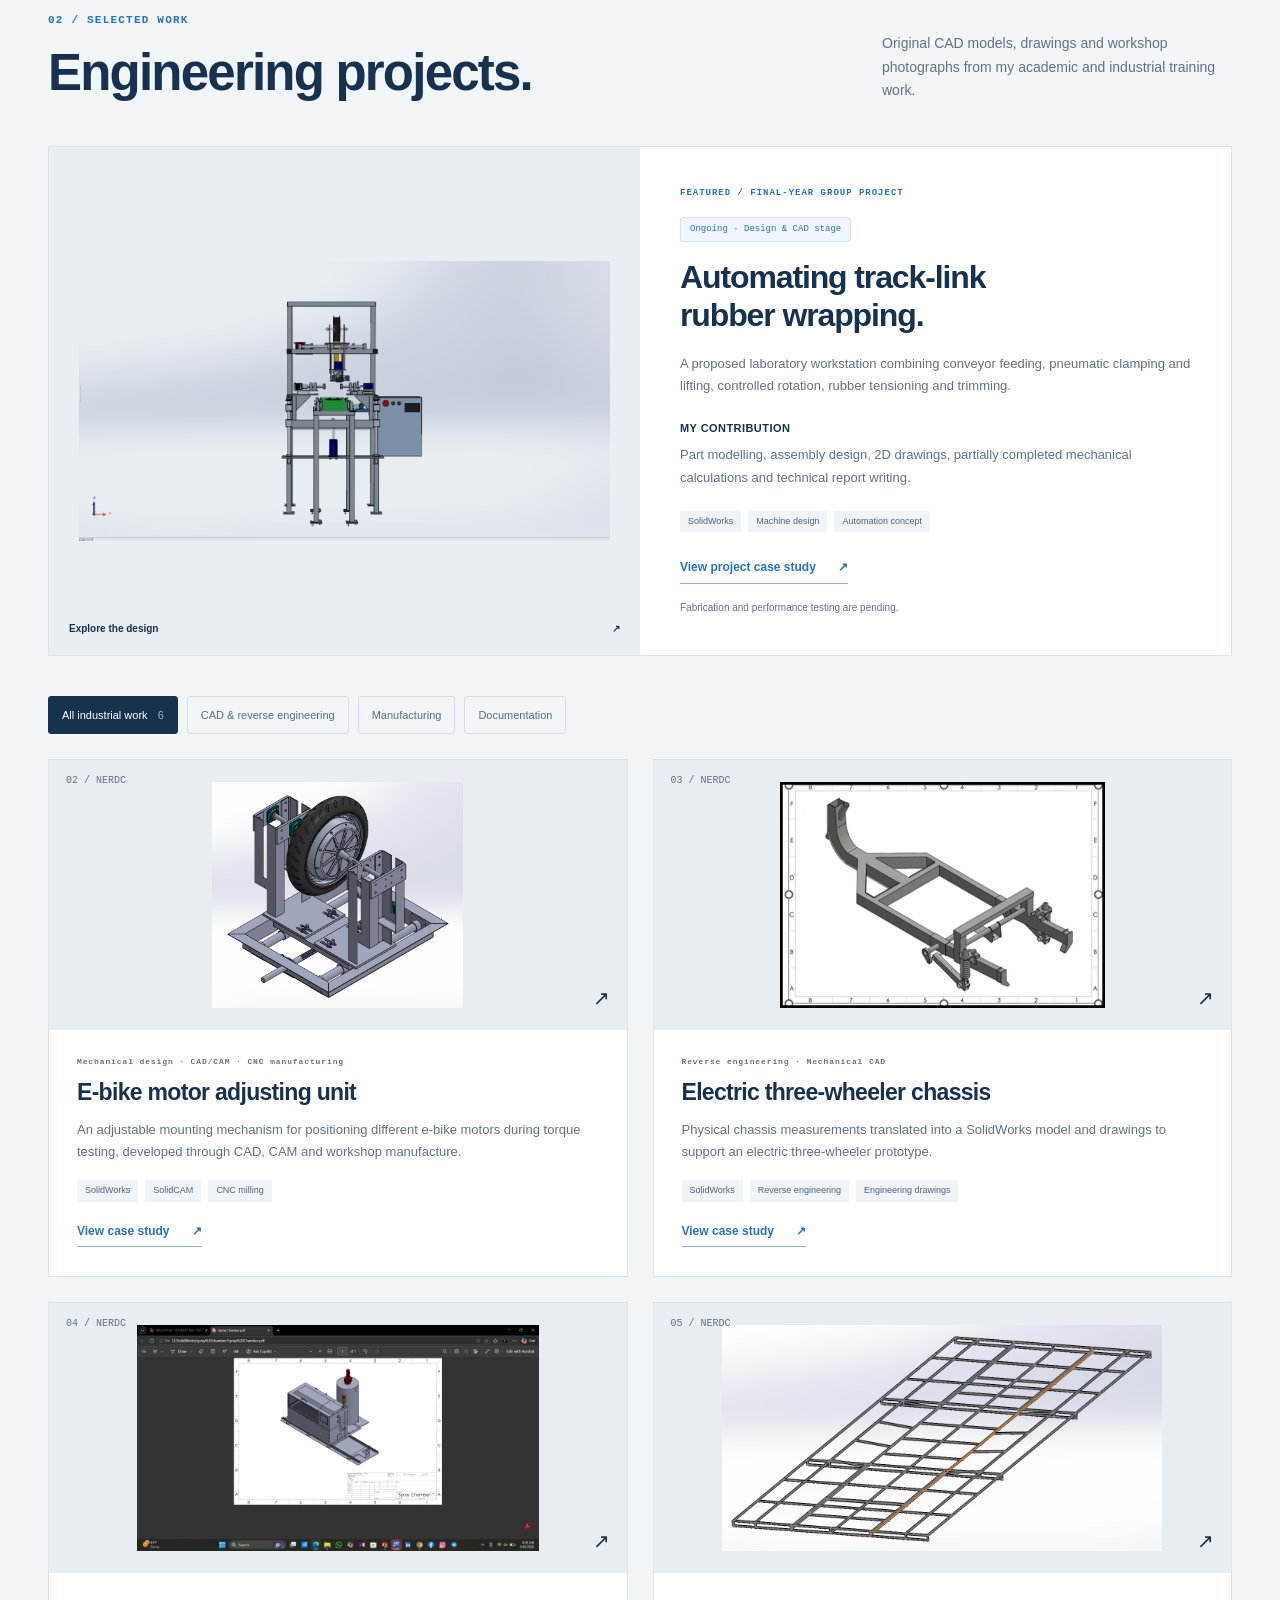
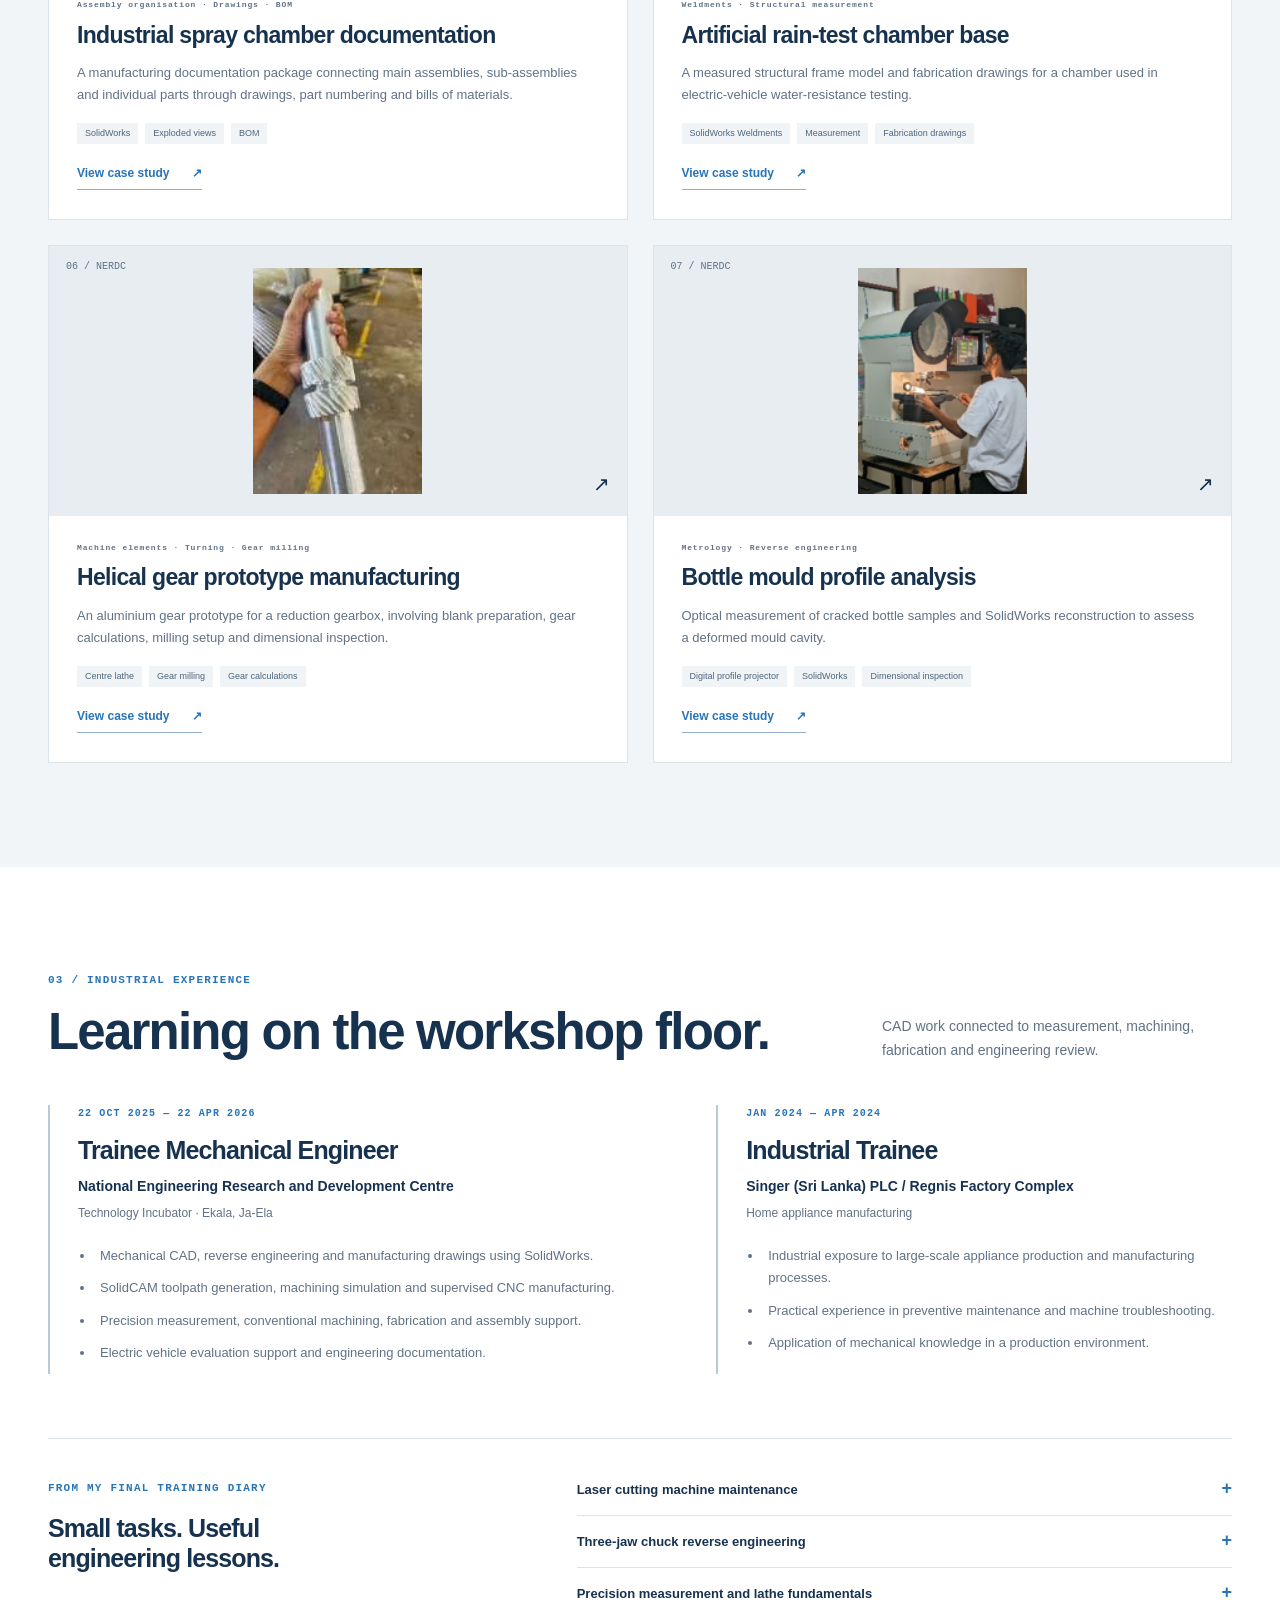
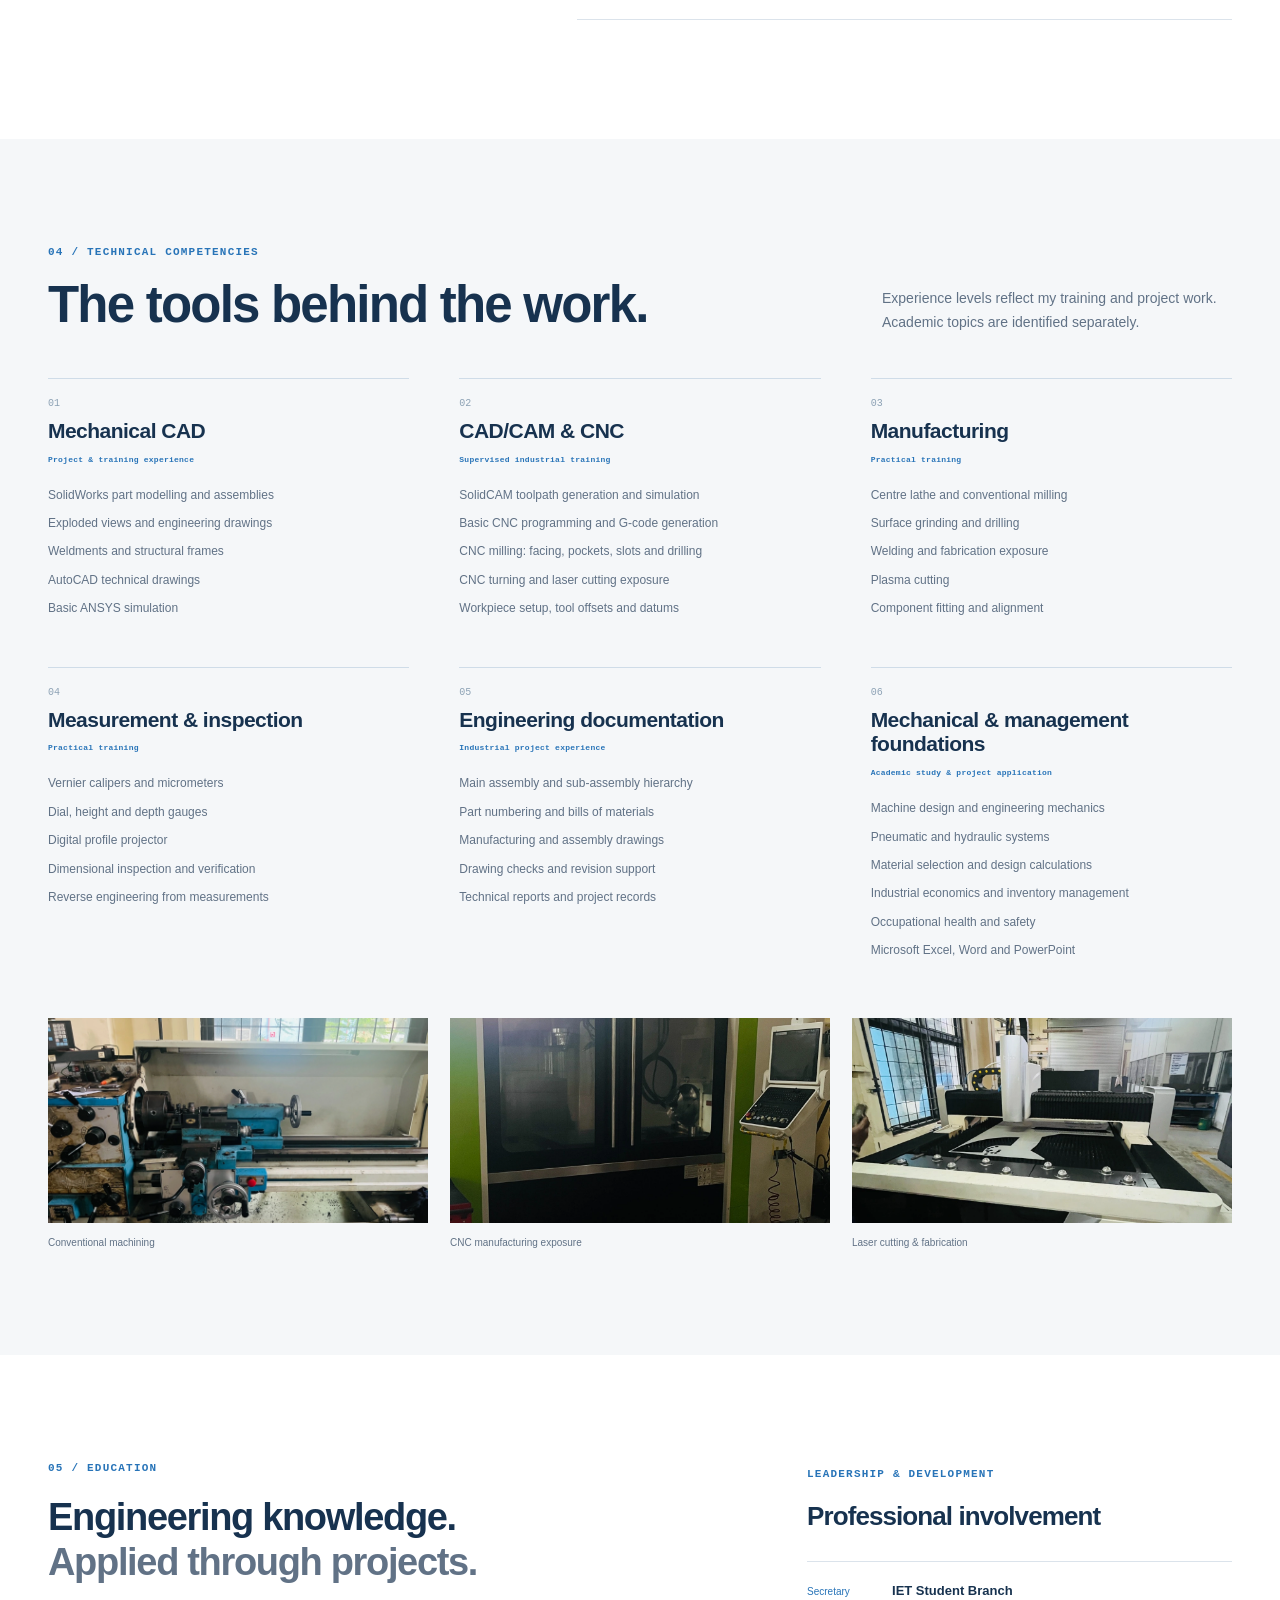
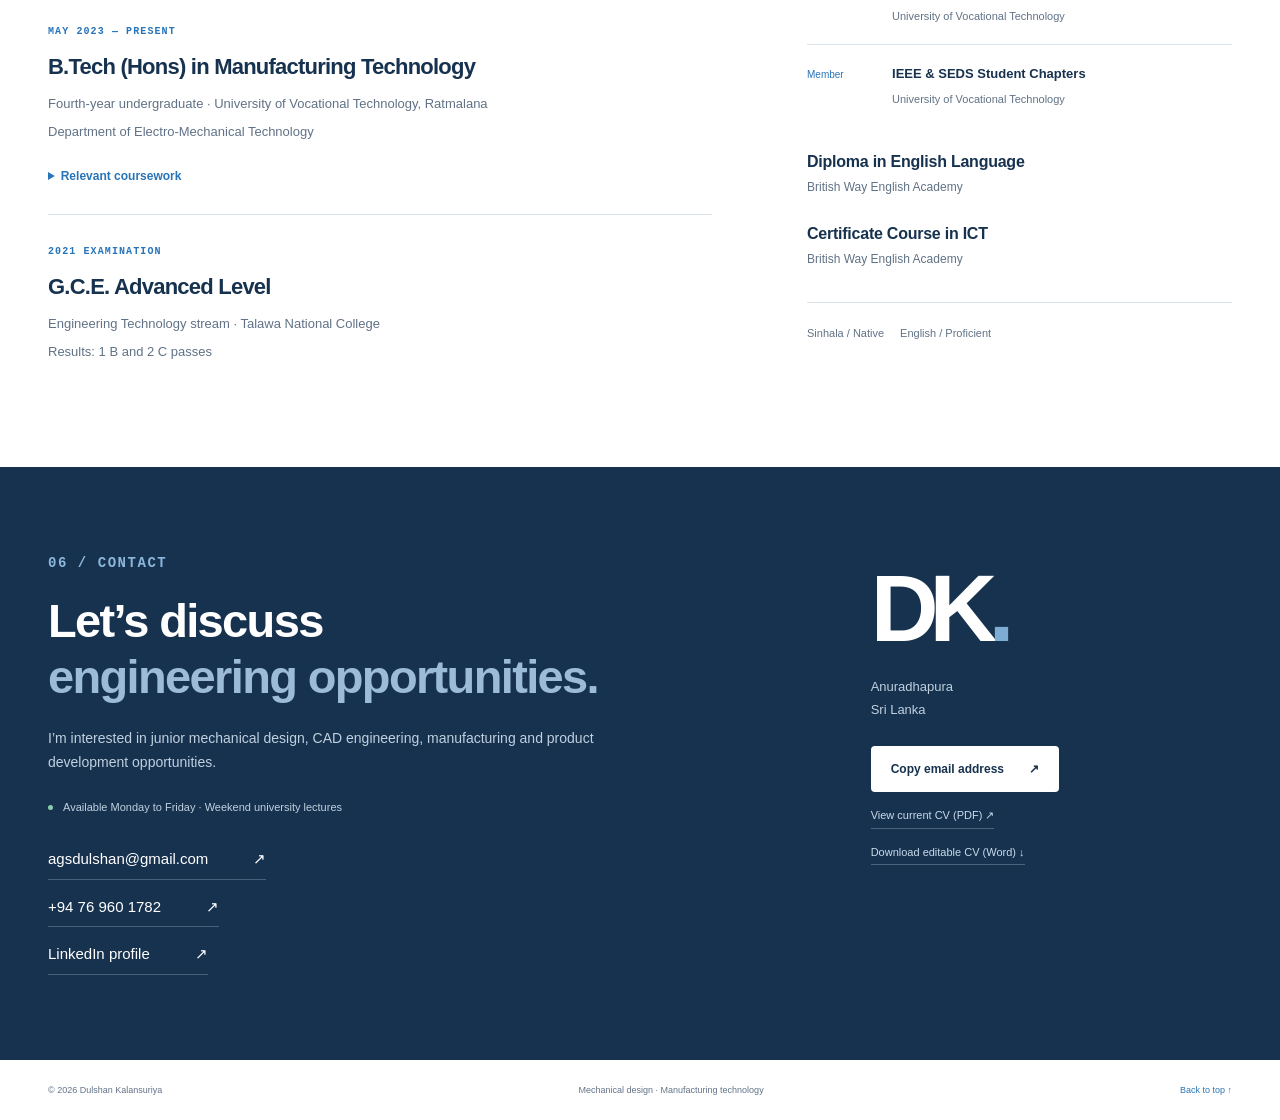
==== commit 0e016146: "Document bottle mould inspection and reconstruction" ====
--- a/index.html
+++ b/index.html
@@ -8,7 +8,7 @@
   <title>Dulshan Kalansuriya | Mechanical Design Portfolio</title>
   <link rel="icon" href="favicon.svg" type="image/svg+xml">
   <link rel="stylesheet" href="styles.css?v=portrait-fit">
-  <script src="projects.js?v=rain-cad-views" defer></script>
+  <script src="projects.js?v=mould-profile" defer></script>
   <script src="app.js?v=motor-cad-views" defer></script>
 </head>
 <body>
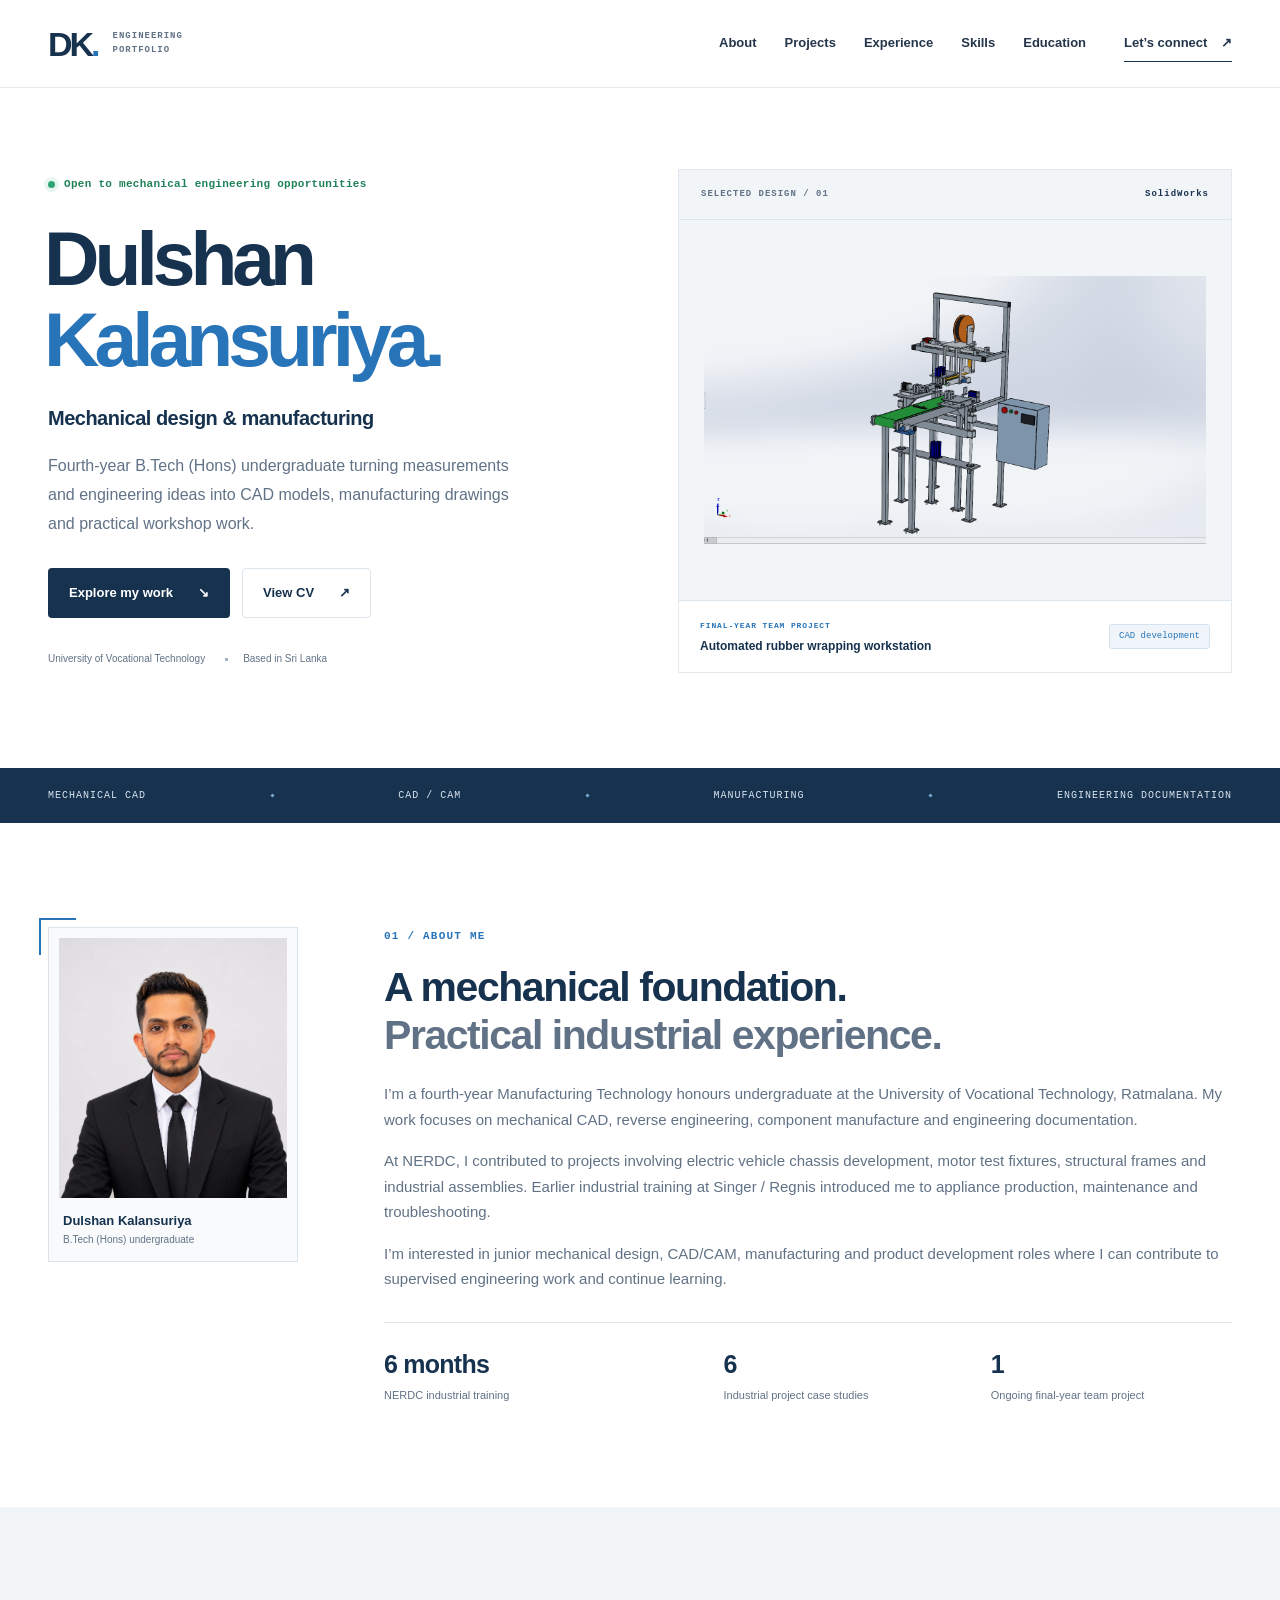
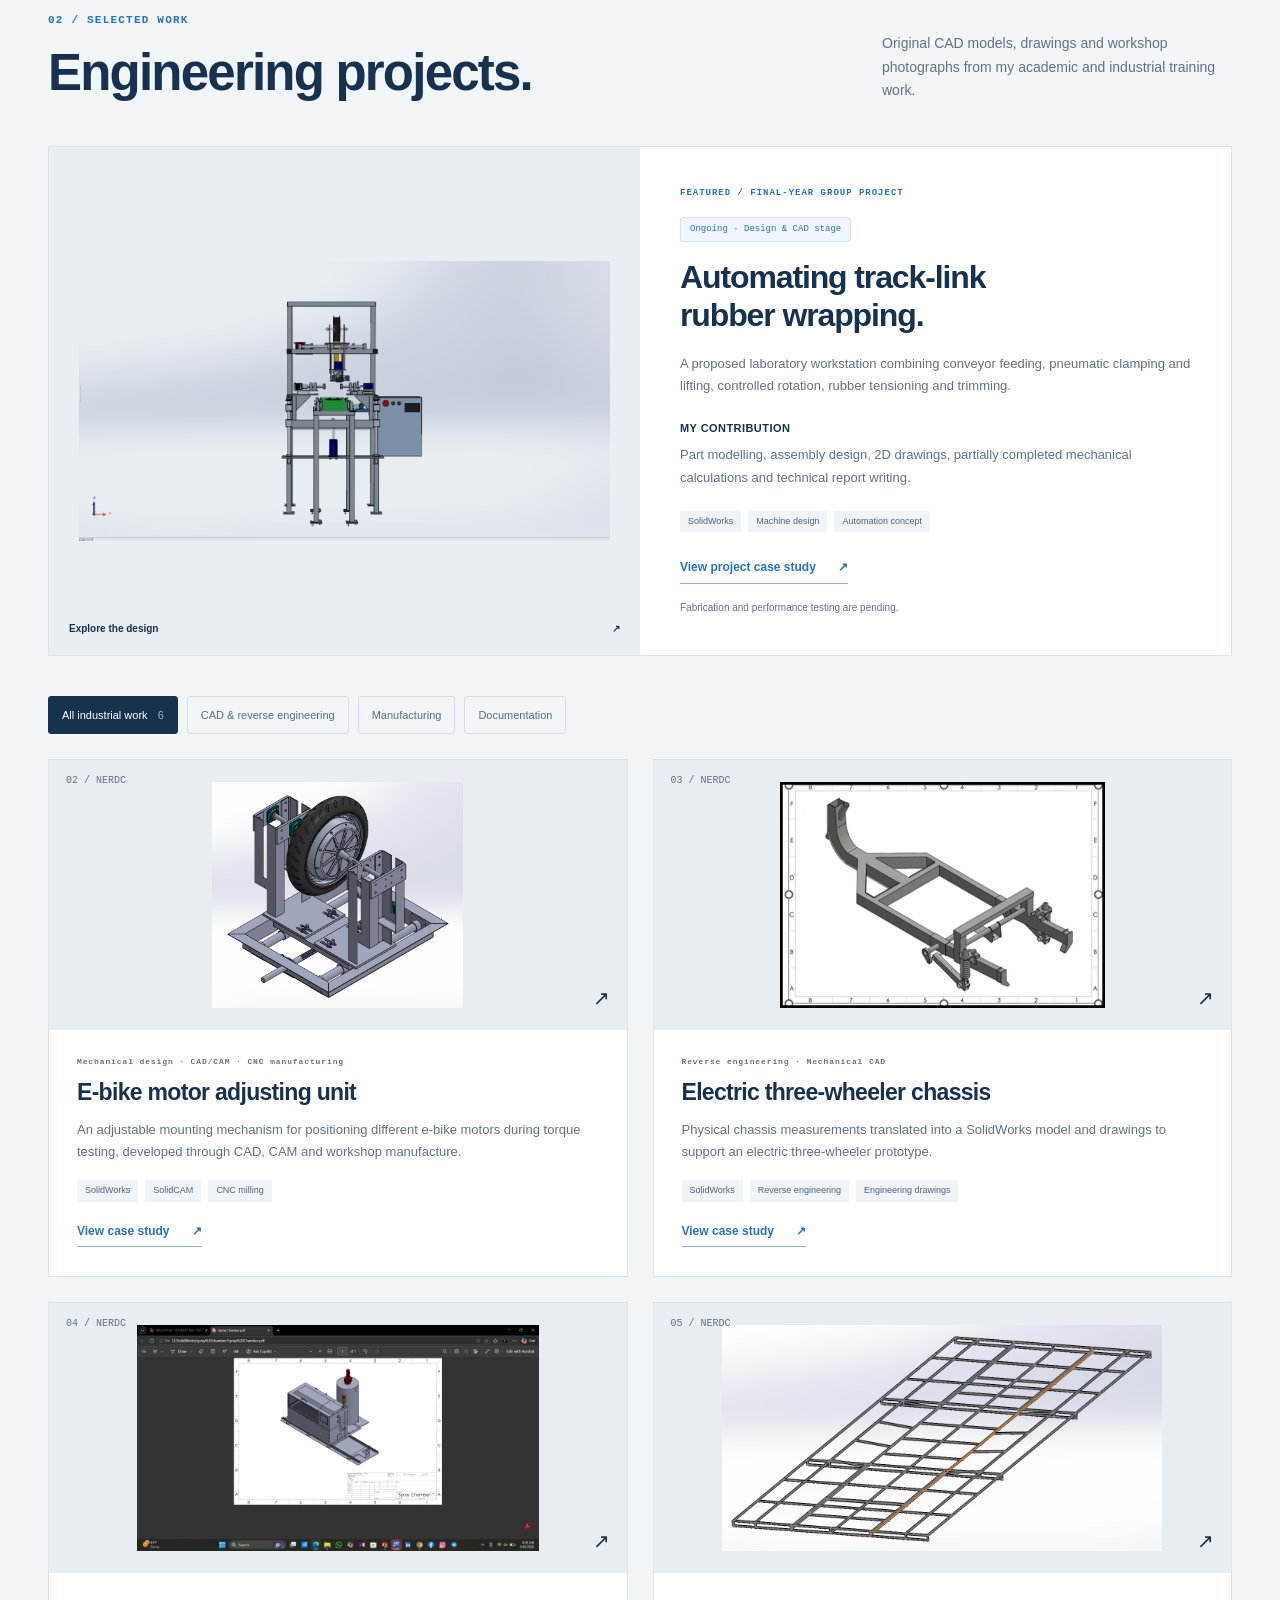
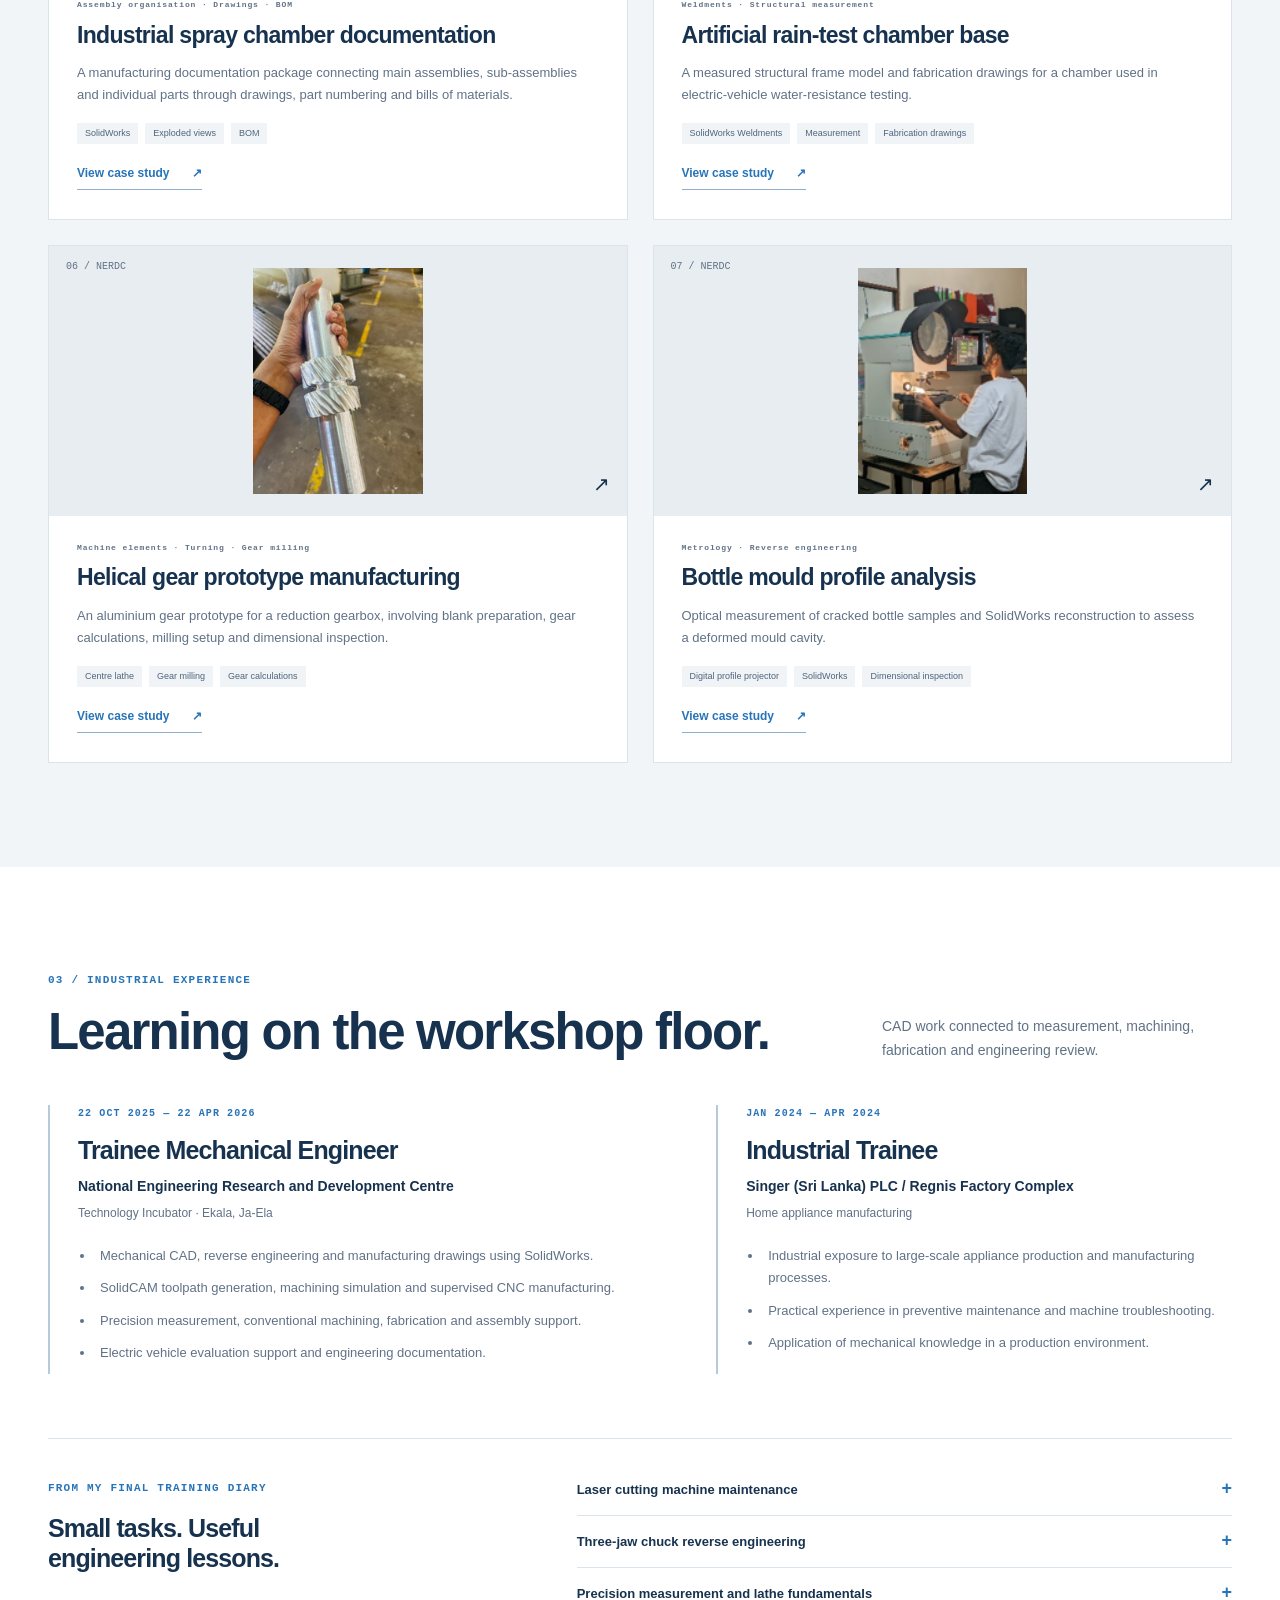
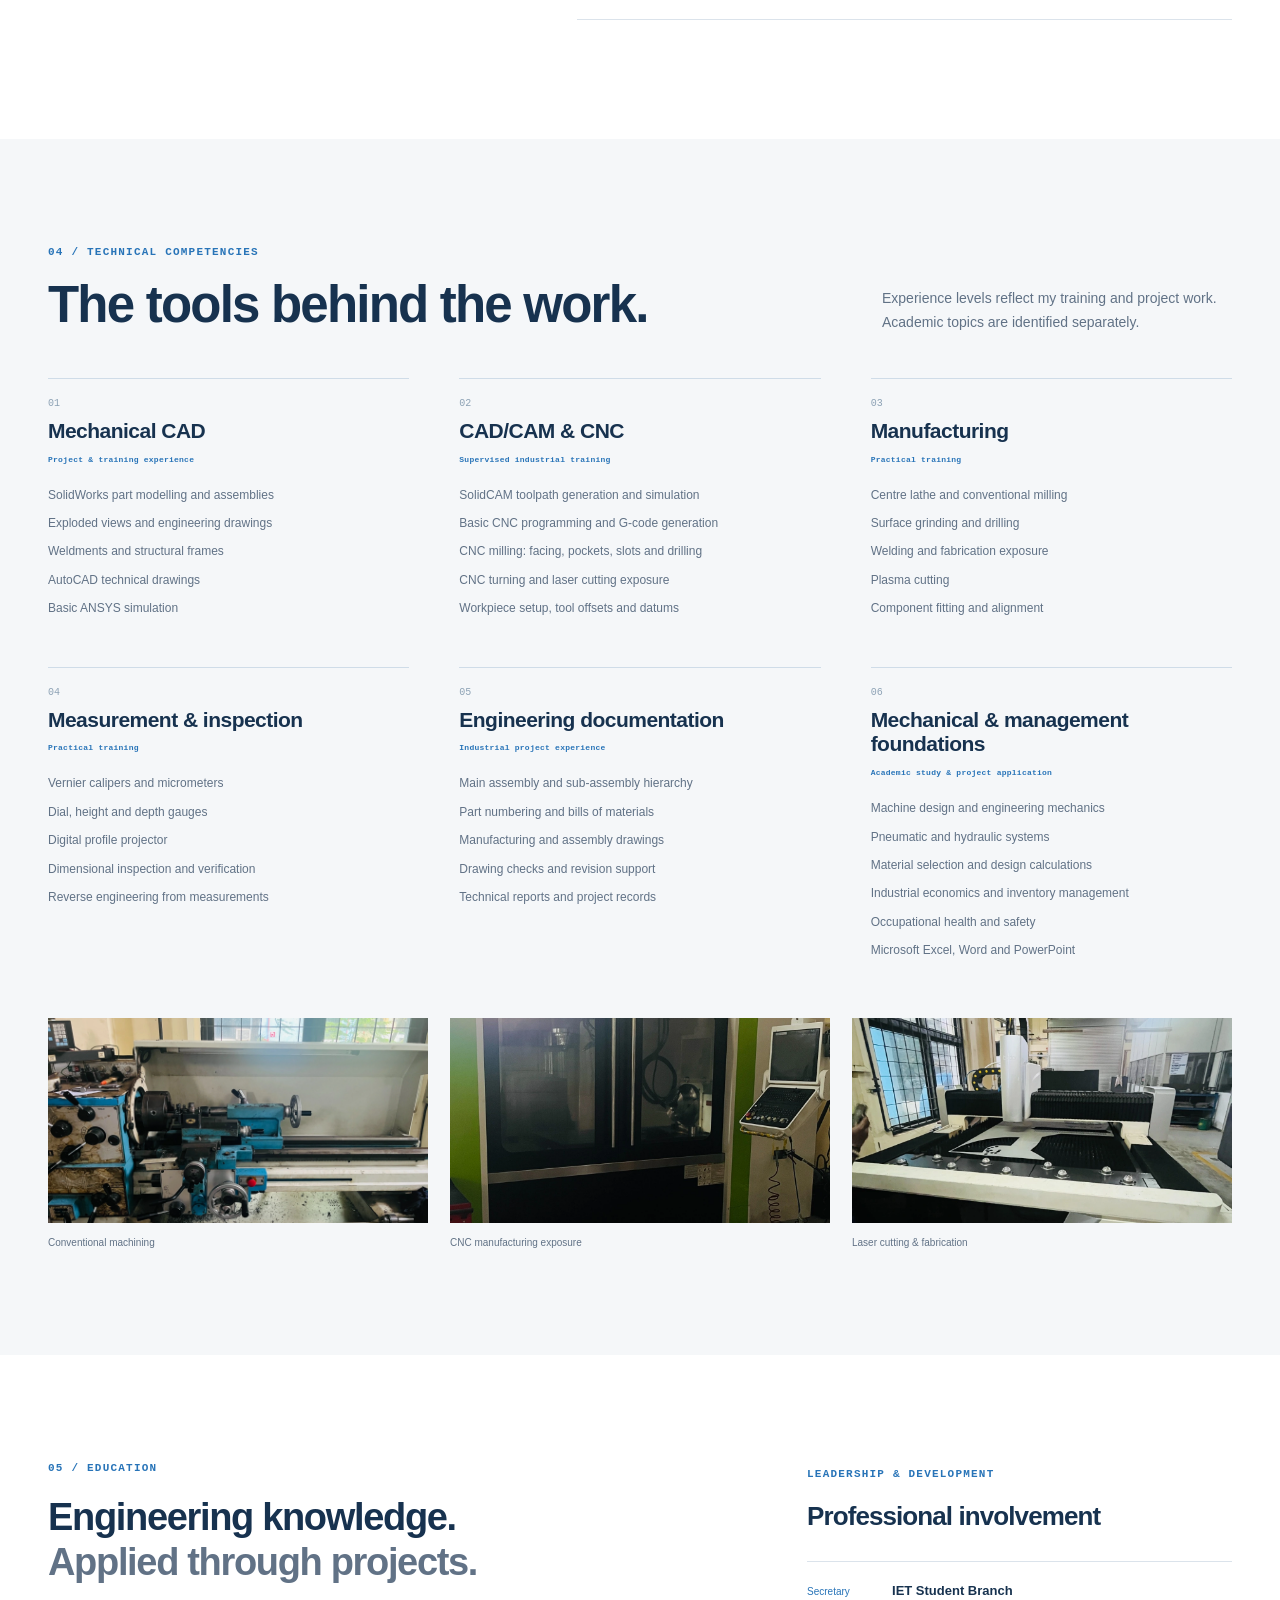
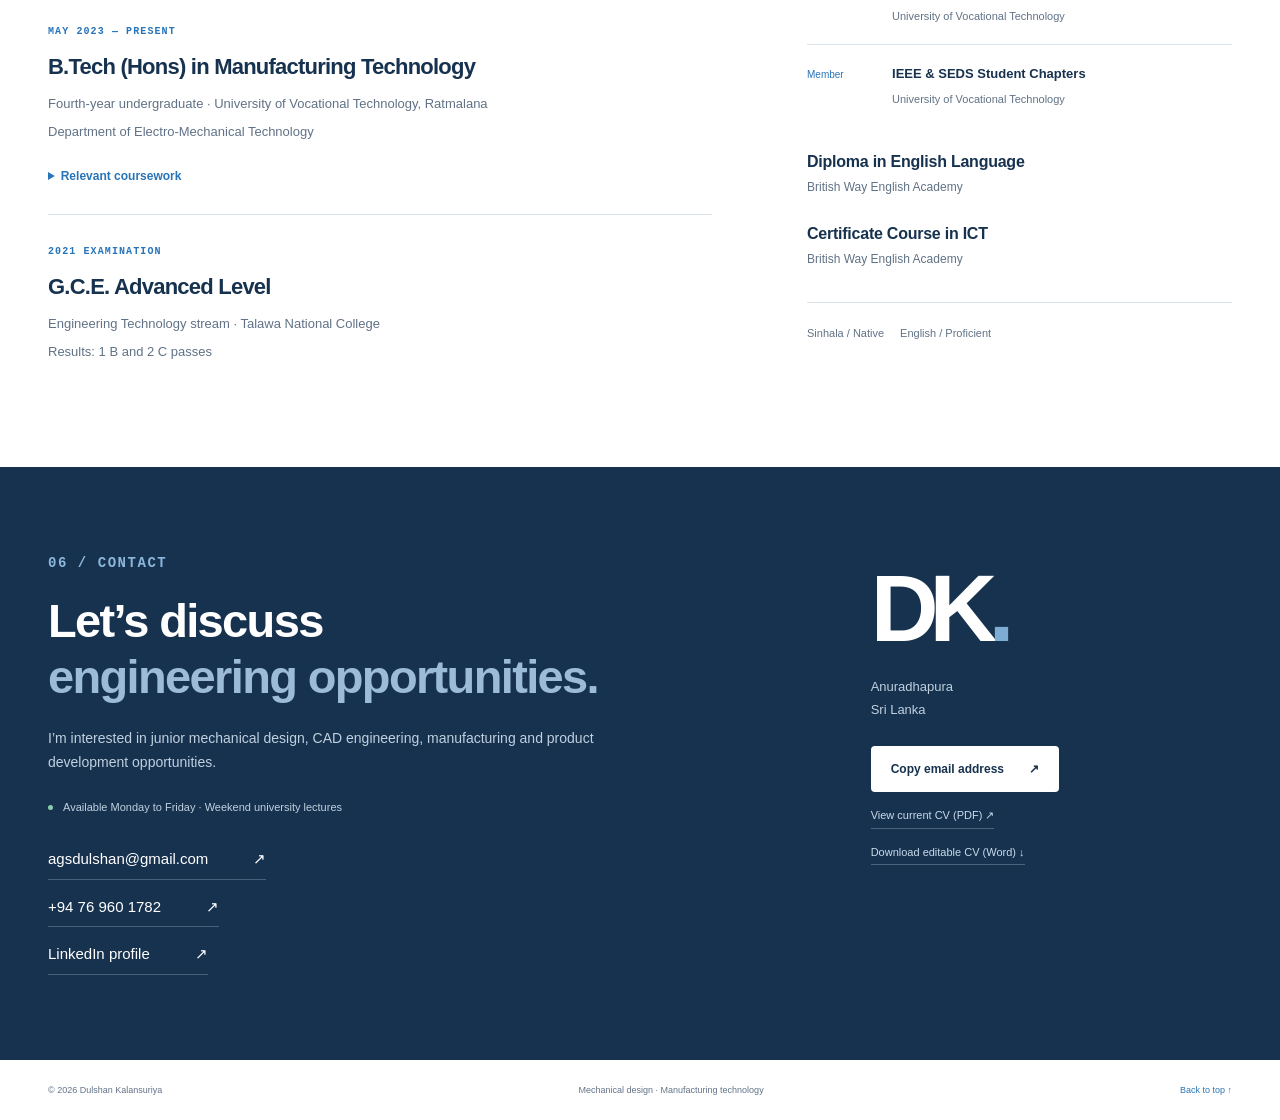
==== commit 98e00760: "Expand helical gear machining case study" ====
--- a/index.html
+++ b/index.html
@@ -8,7 +8,7 @@
   <title>Dulshan Kalansuriya | Mechanical Design Portfolio</title>
   <link rel="icon" href="favicon.svg" type="image/svg+xml">
   <link rel="stylesheet" href="styles.css?v=portrait-fit">
-  <script src="projects.js?v=mould-profile" defer></script>
+  <script src="projects.js?v=helical-gear-update" defer></script>
   <script src="app.js?v=motor-cad-views" defer></script>
 </head>
 <body>
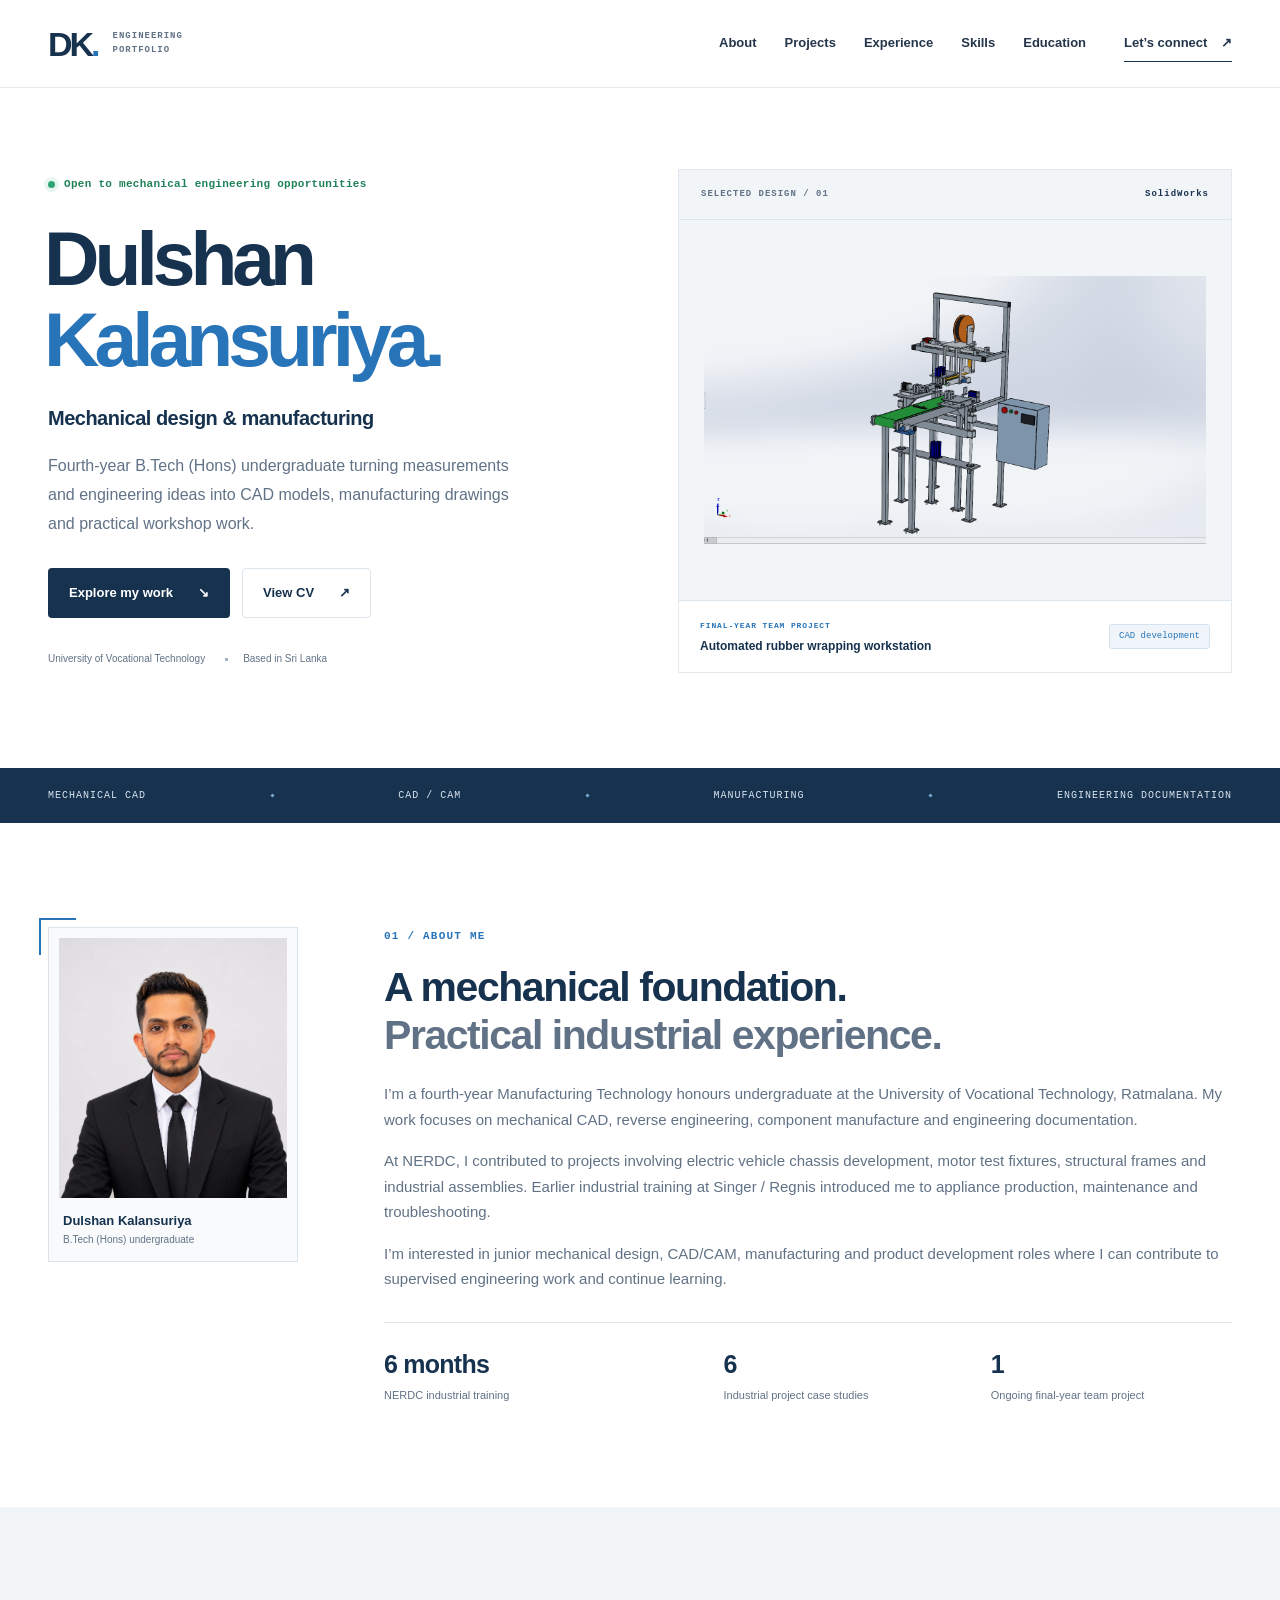
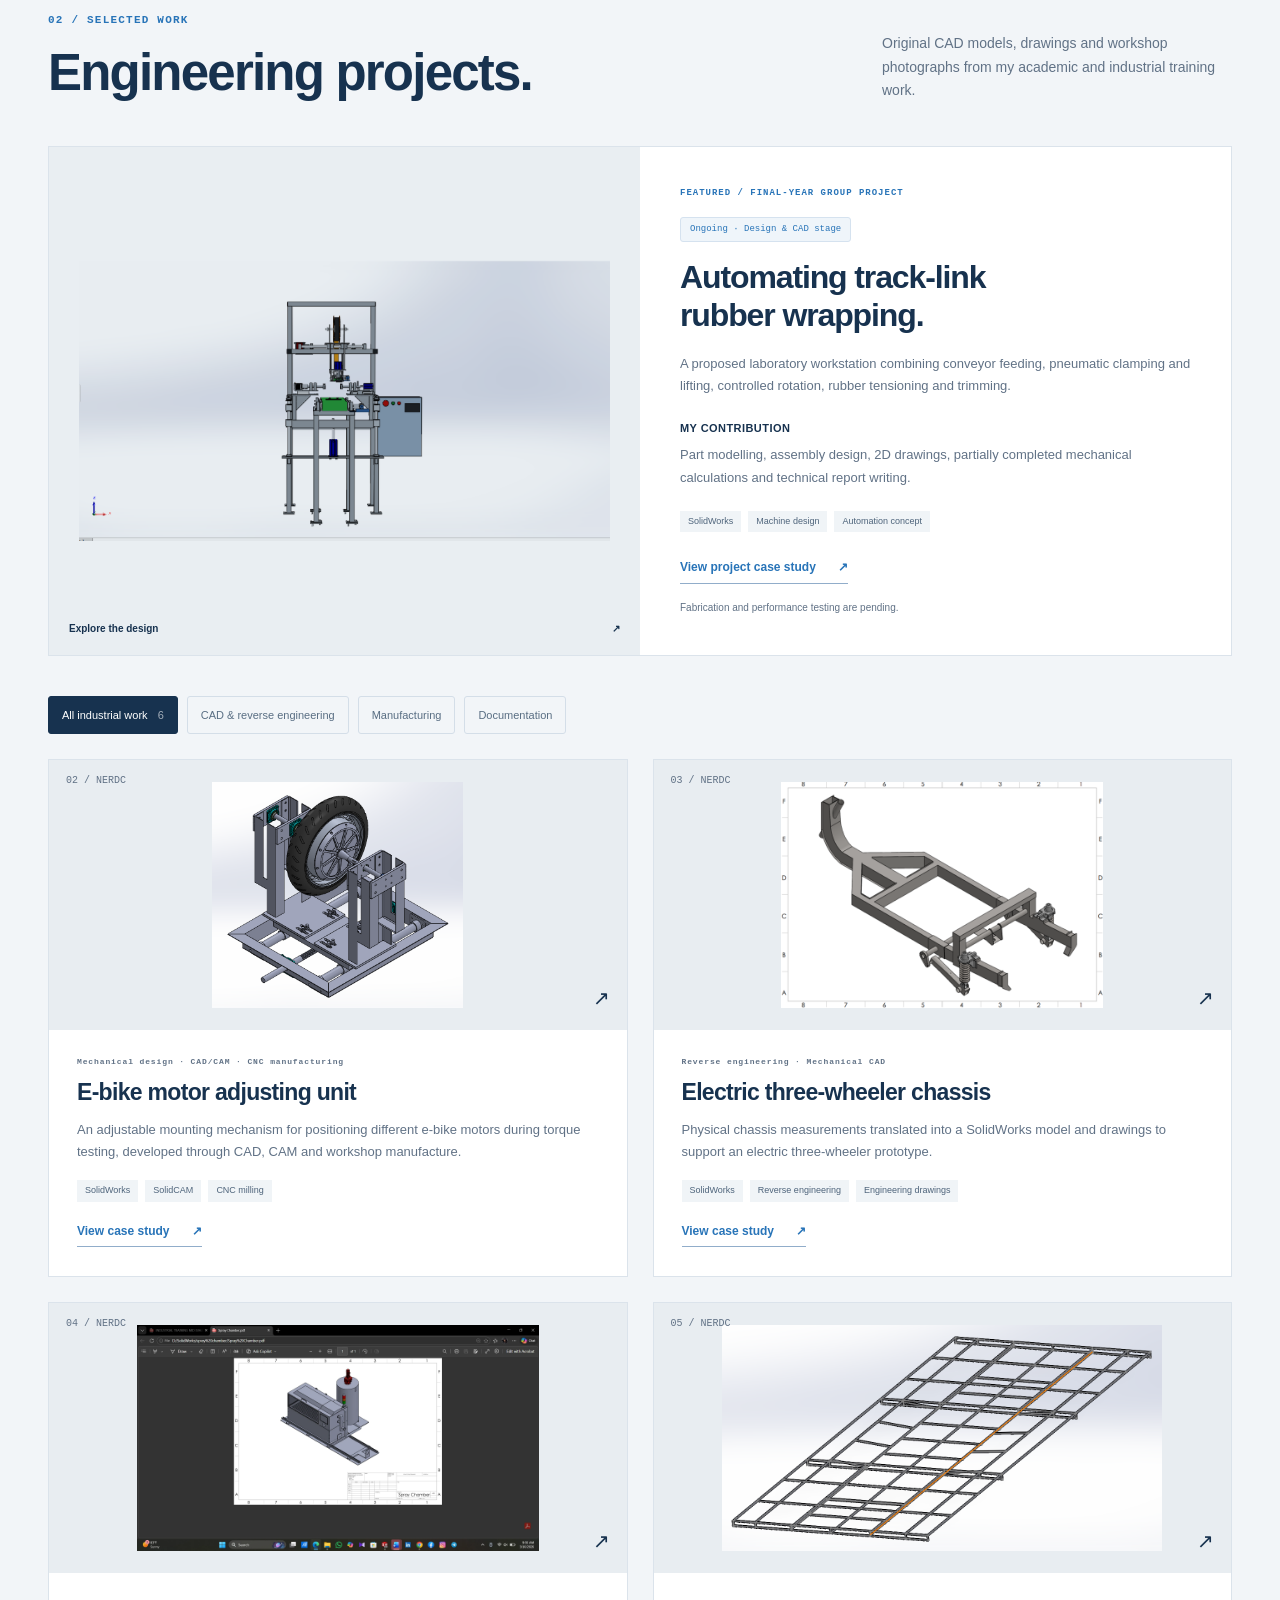
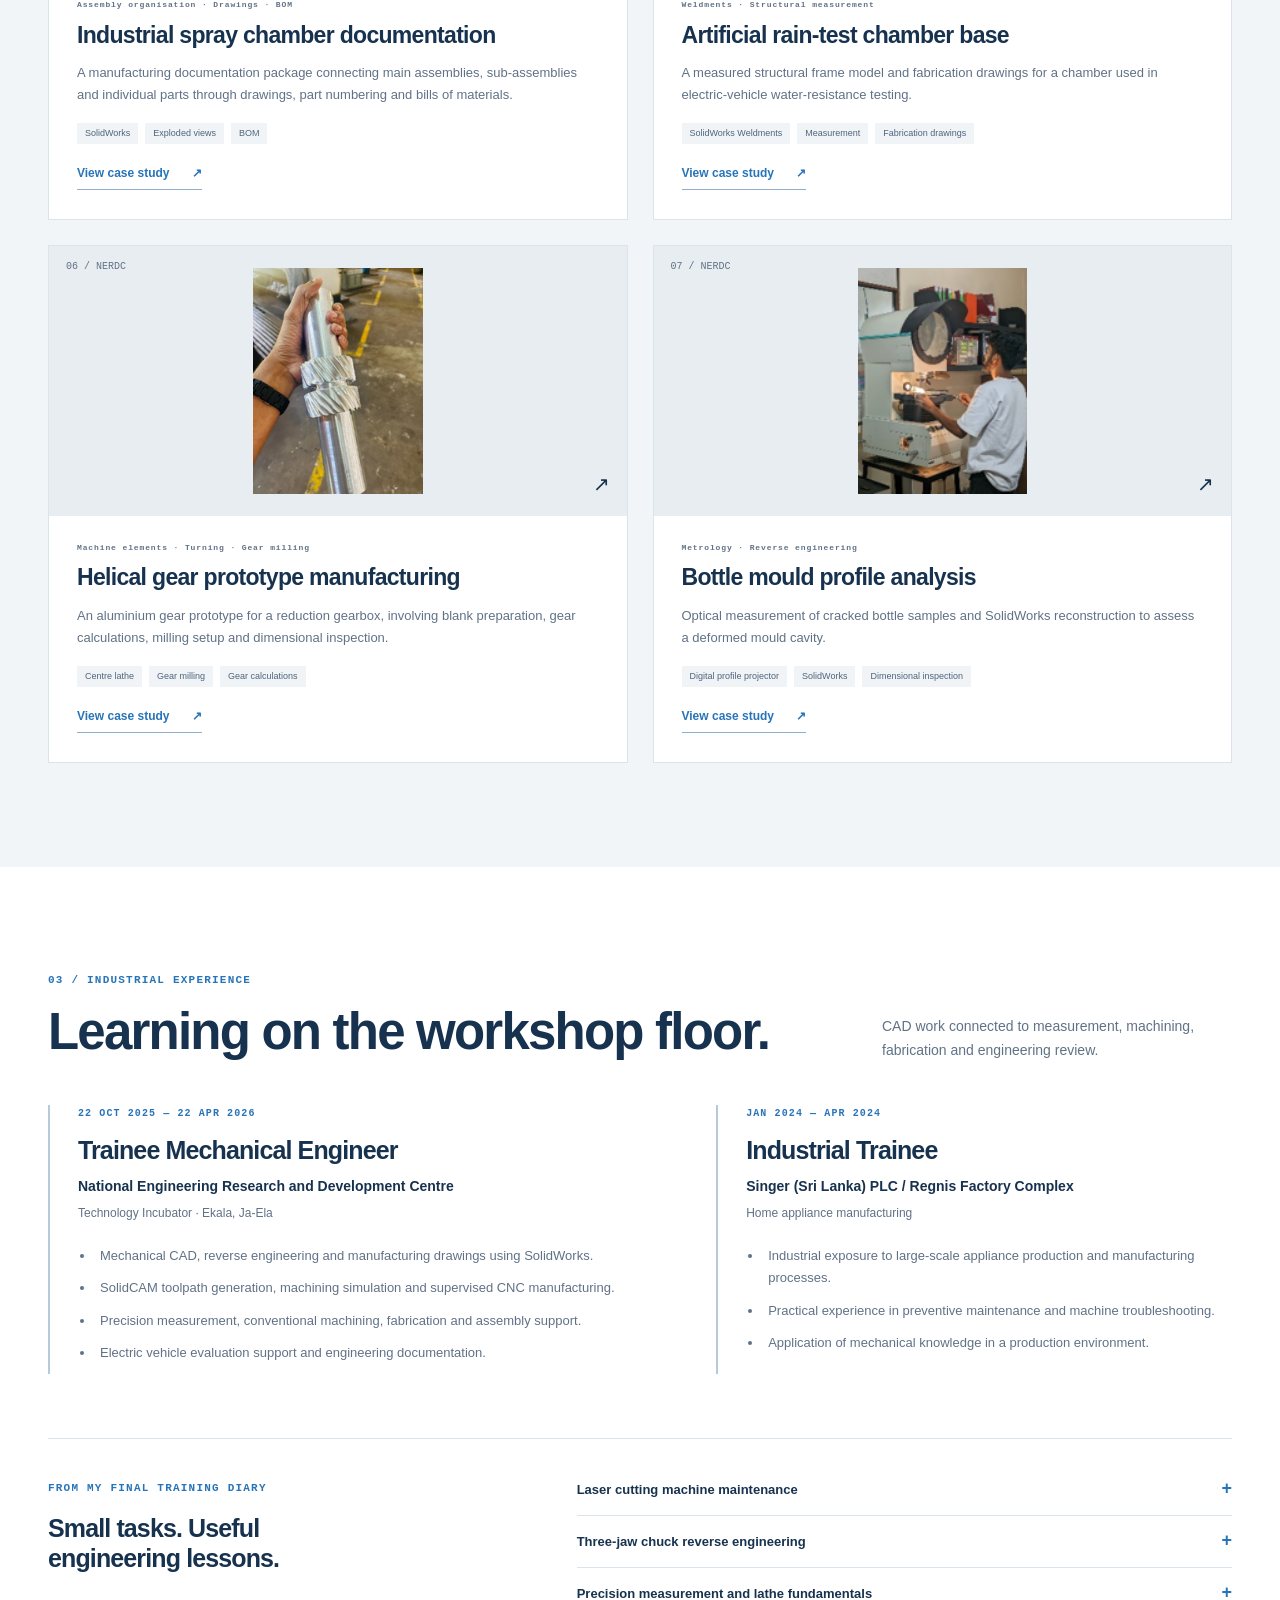
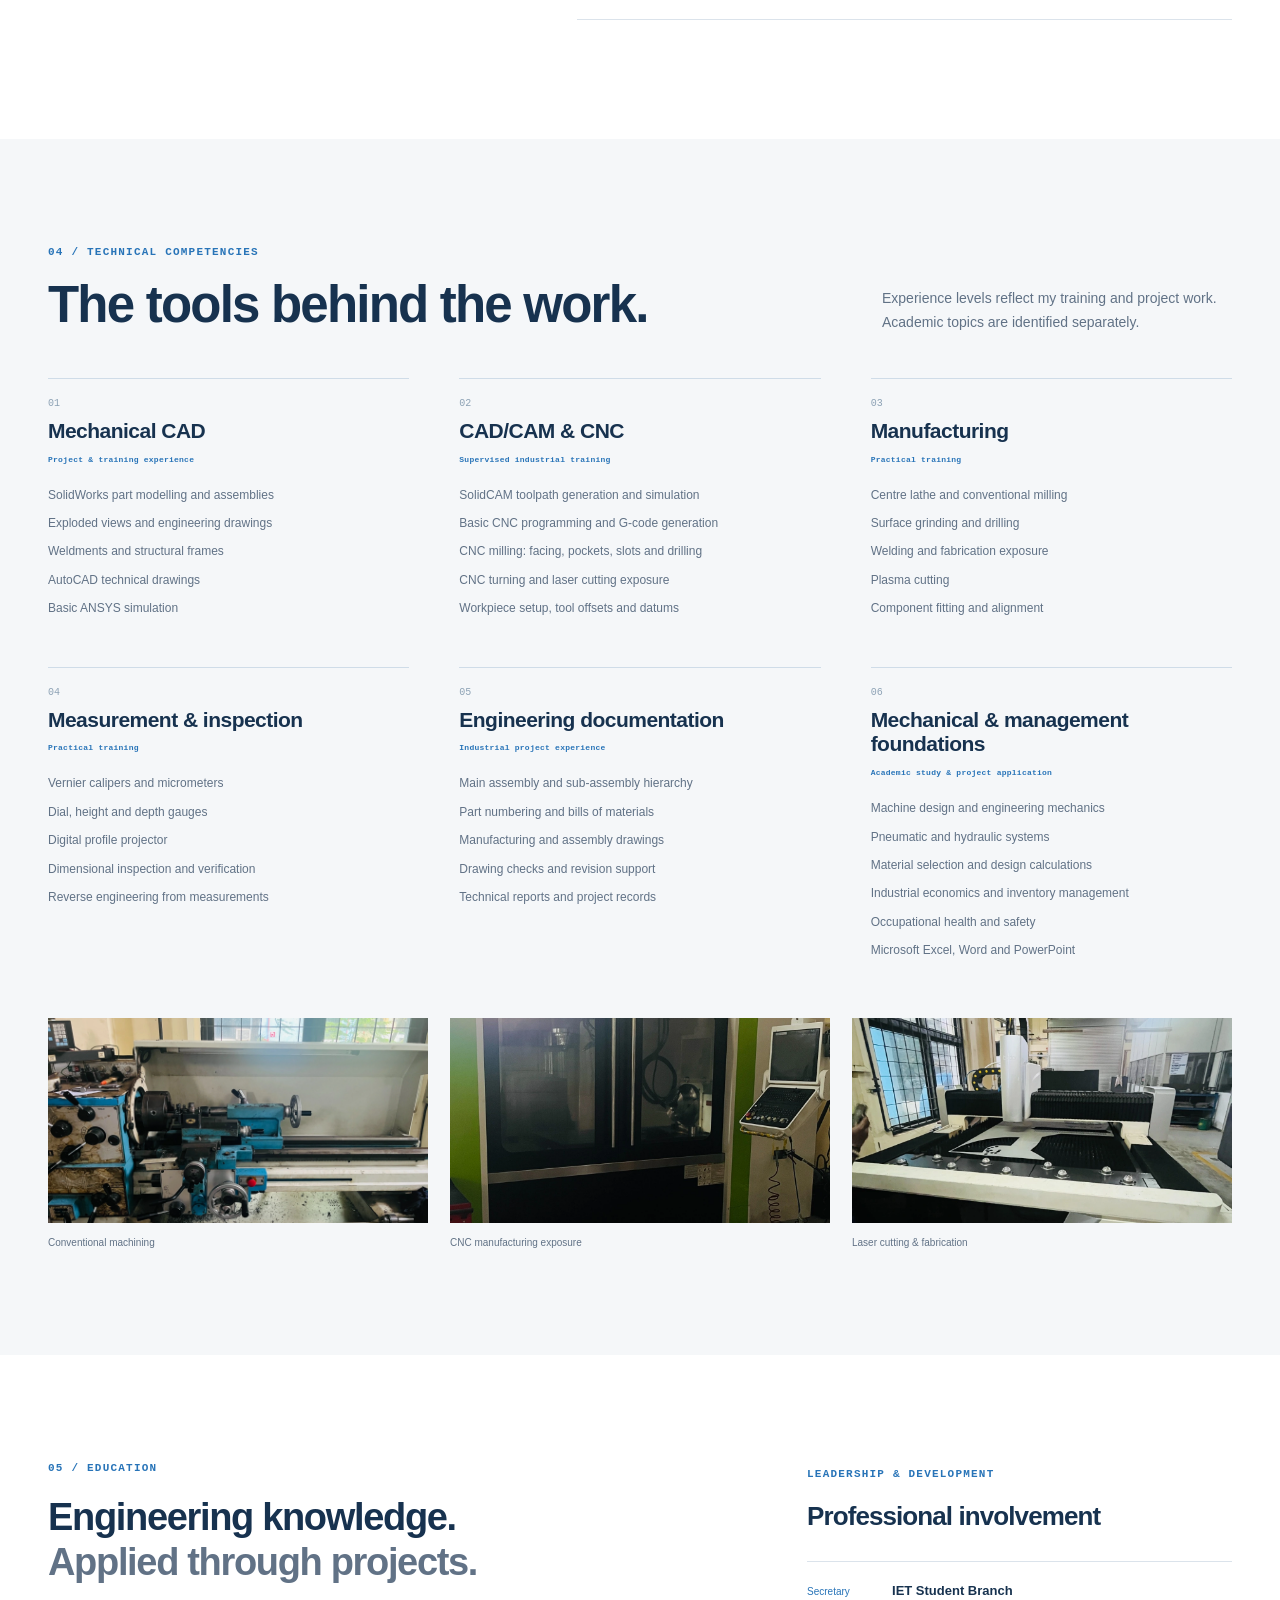
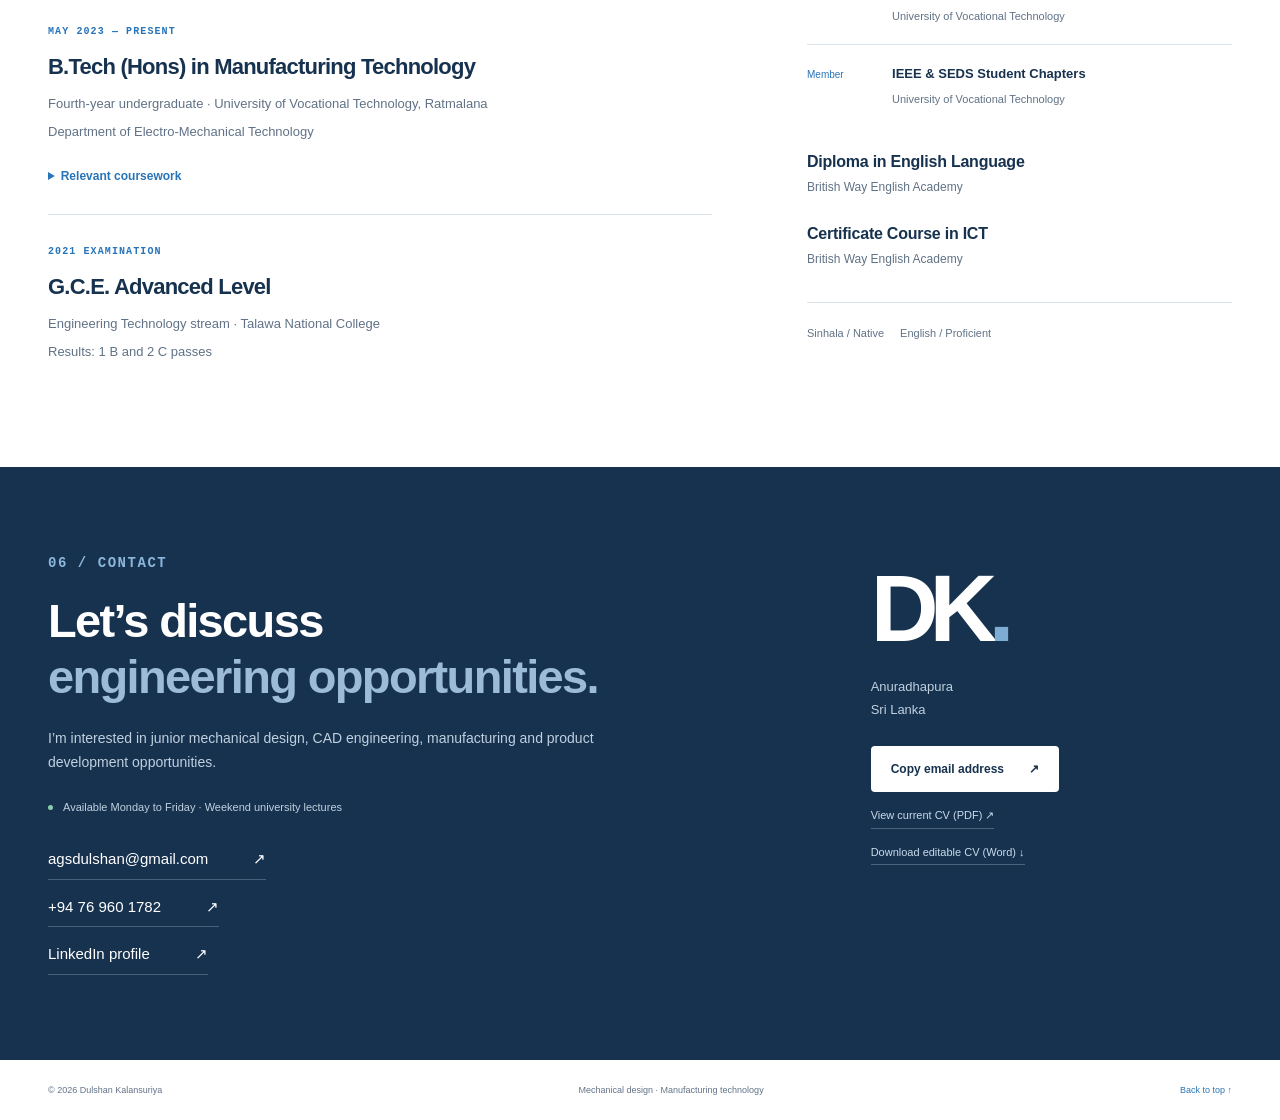
==== commit f847dfe2: "Expand three-wheeler chassis CAD case study" ====
--- a/index.html
+++ b/index.html
@@ -8,7 +8,7 @@
   <title>Dulshan Kalansuriya | Mechanical Design Portfolio</title>
   <link rel="icon" href="favicon.svg" type="image/svg+xml">
   <link rel="stylesheet" href="styles.css?v=portrait-fit">
-  <script src="projects.js?v=helical-gear-update" defer></script>
+  <script src="projects.js?v=chassis-cad-update" defer></script>
   <script src="app.js?v=motor-cad-views" defer></script>
 </head>
 <body>
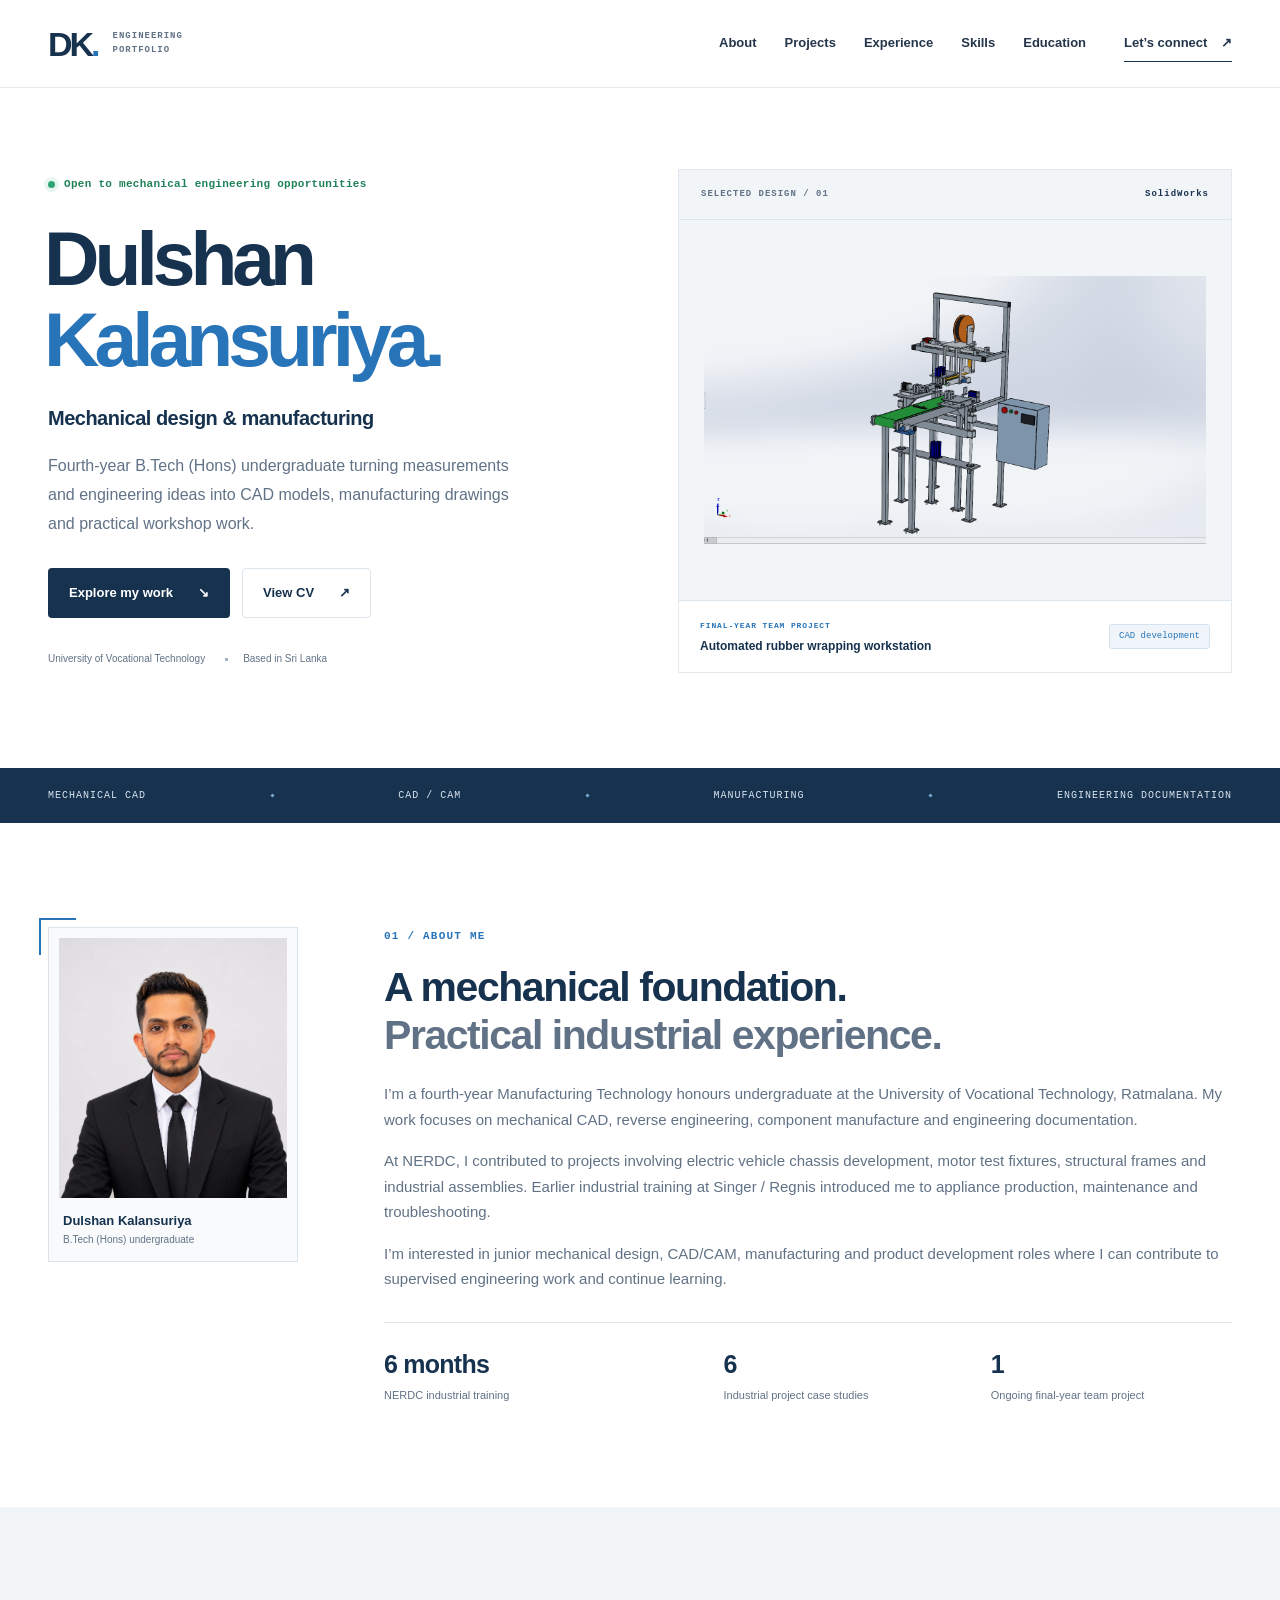
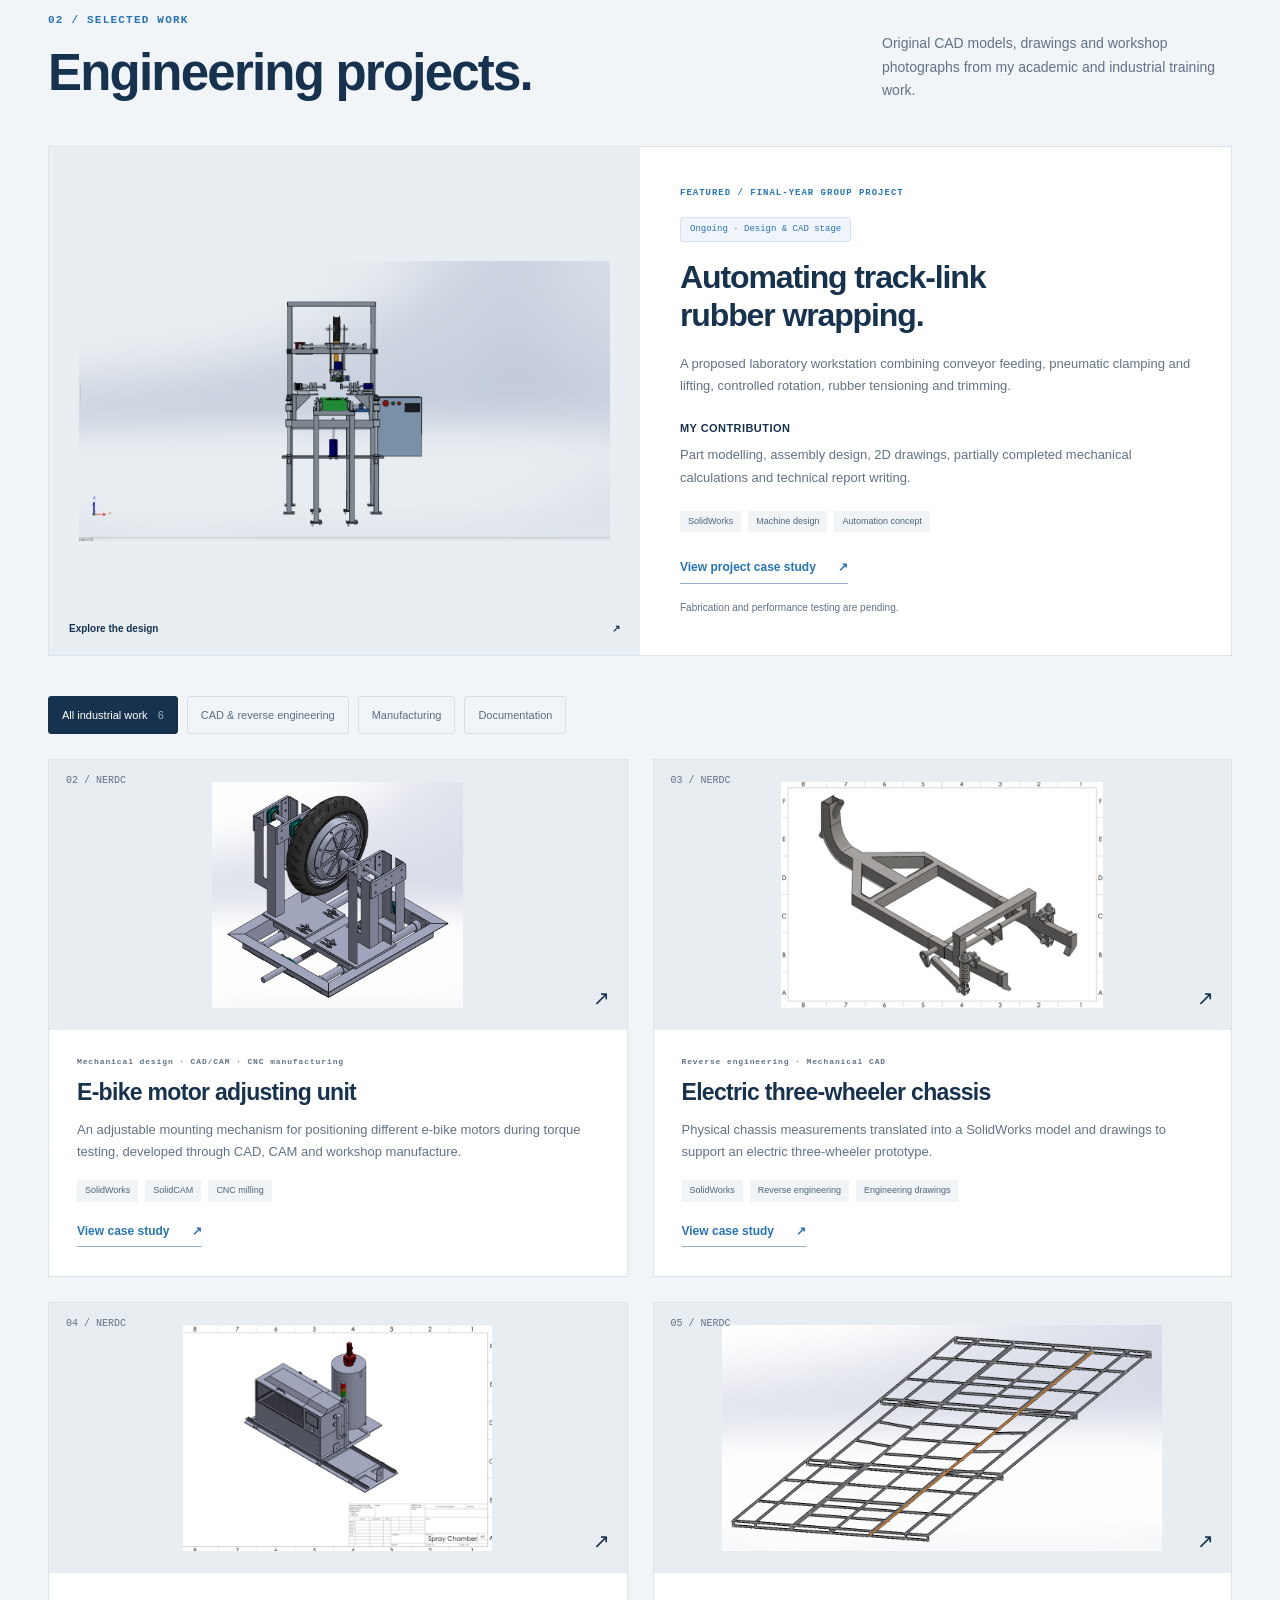
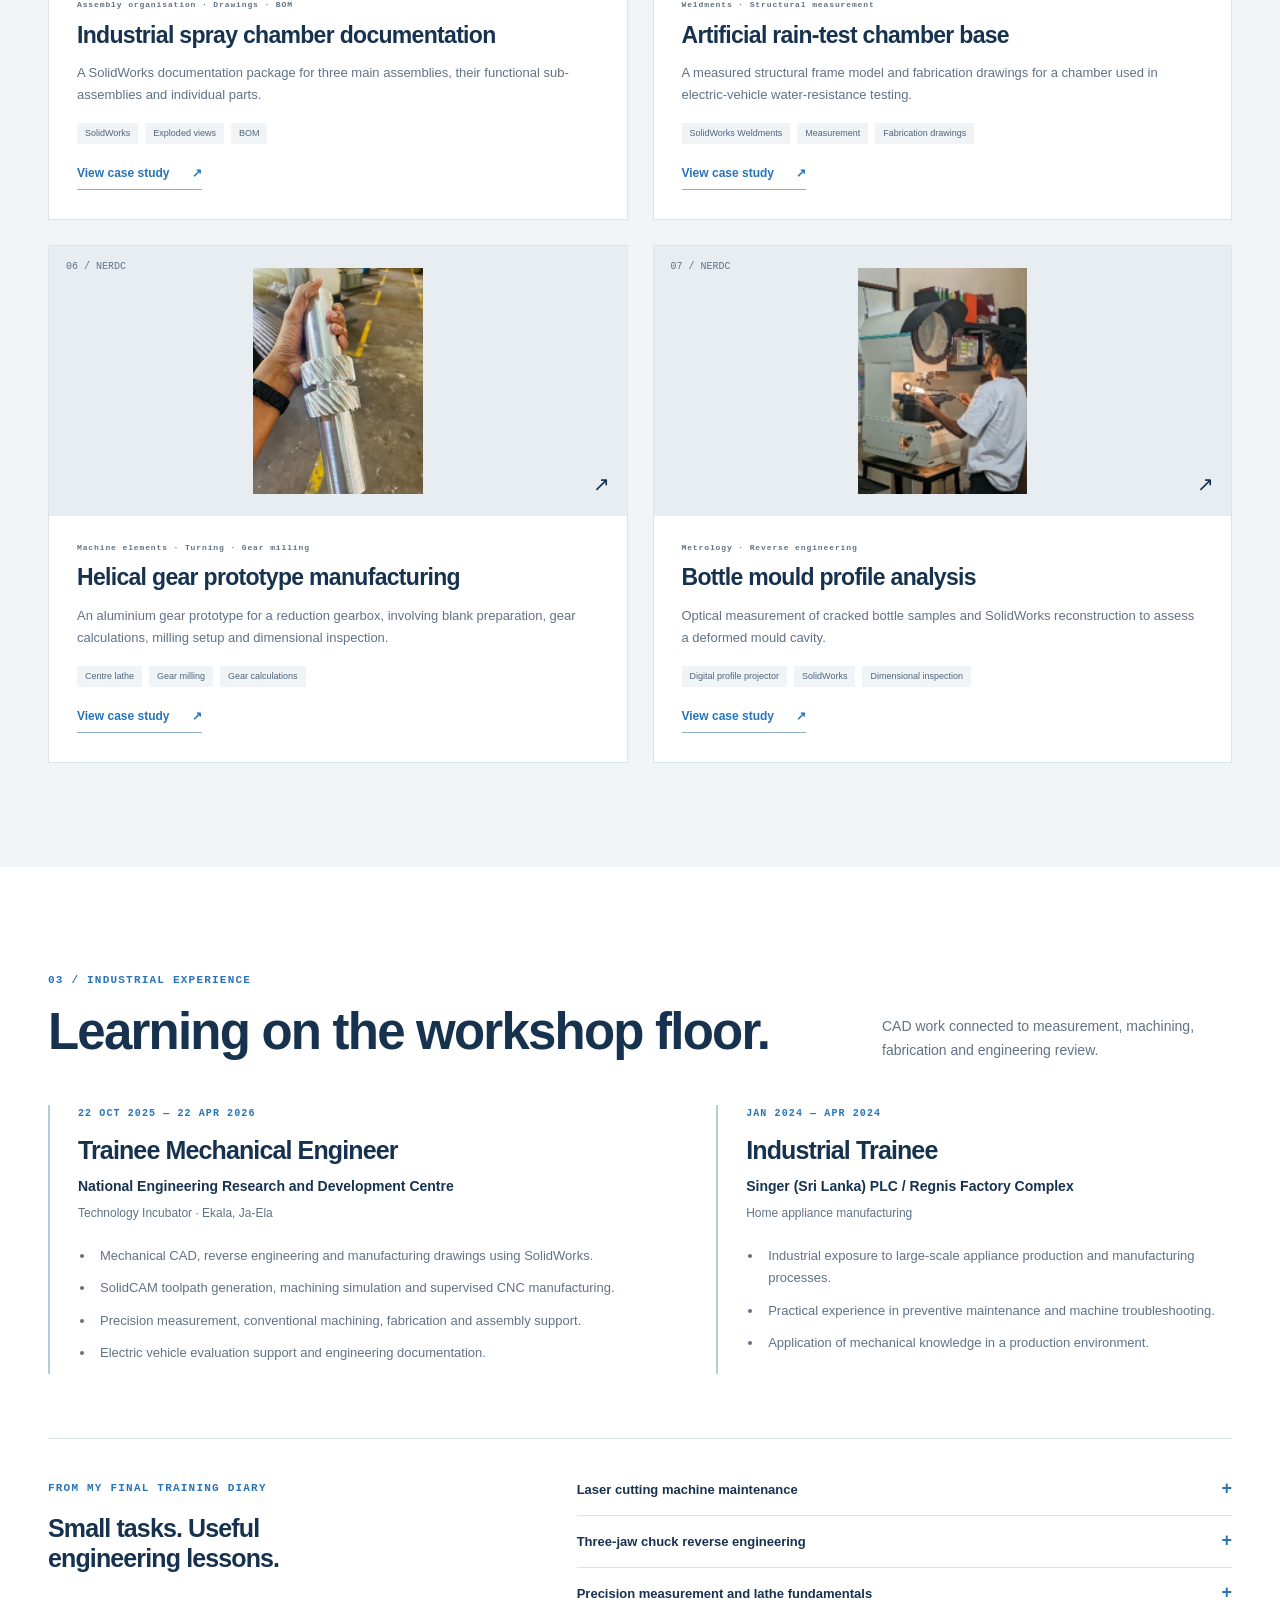
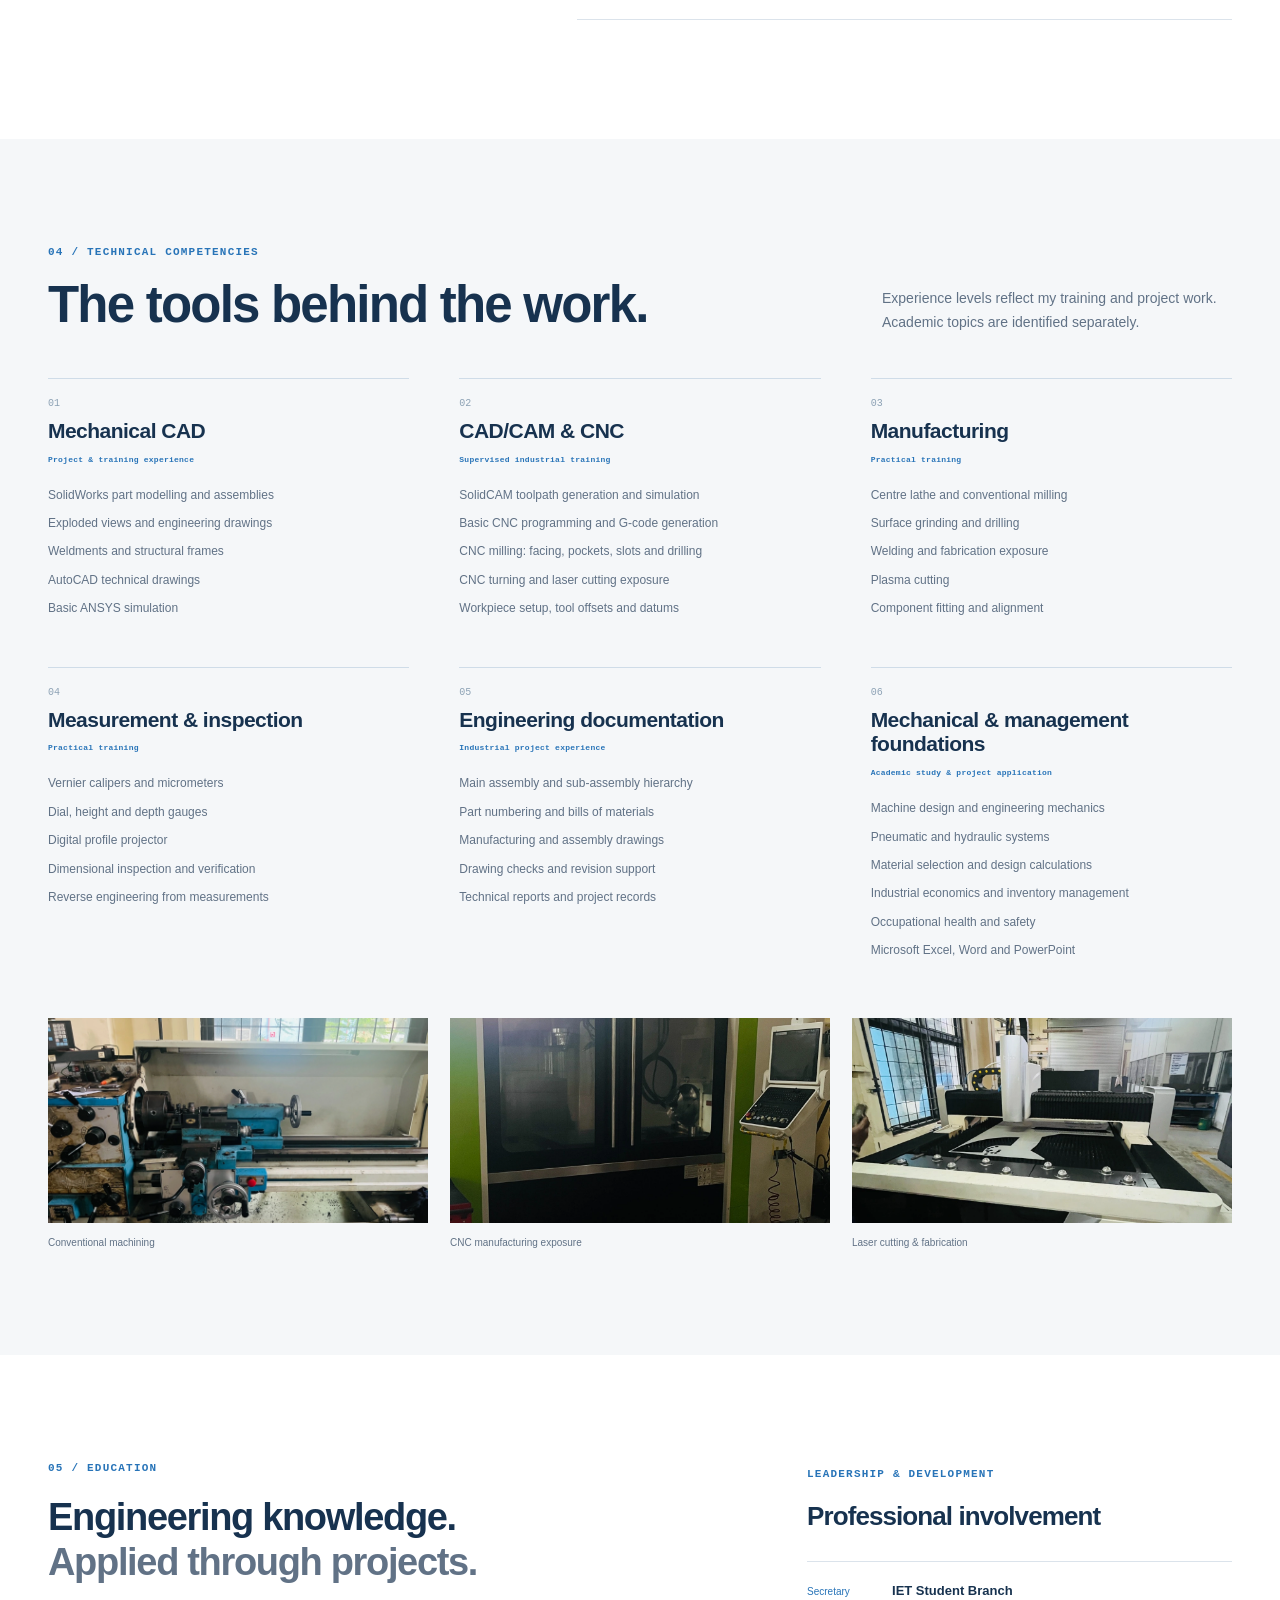
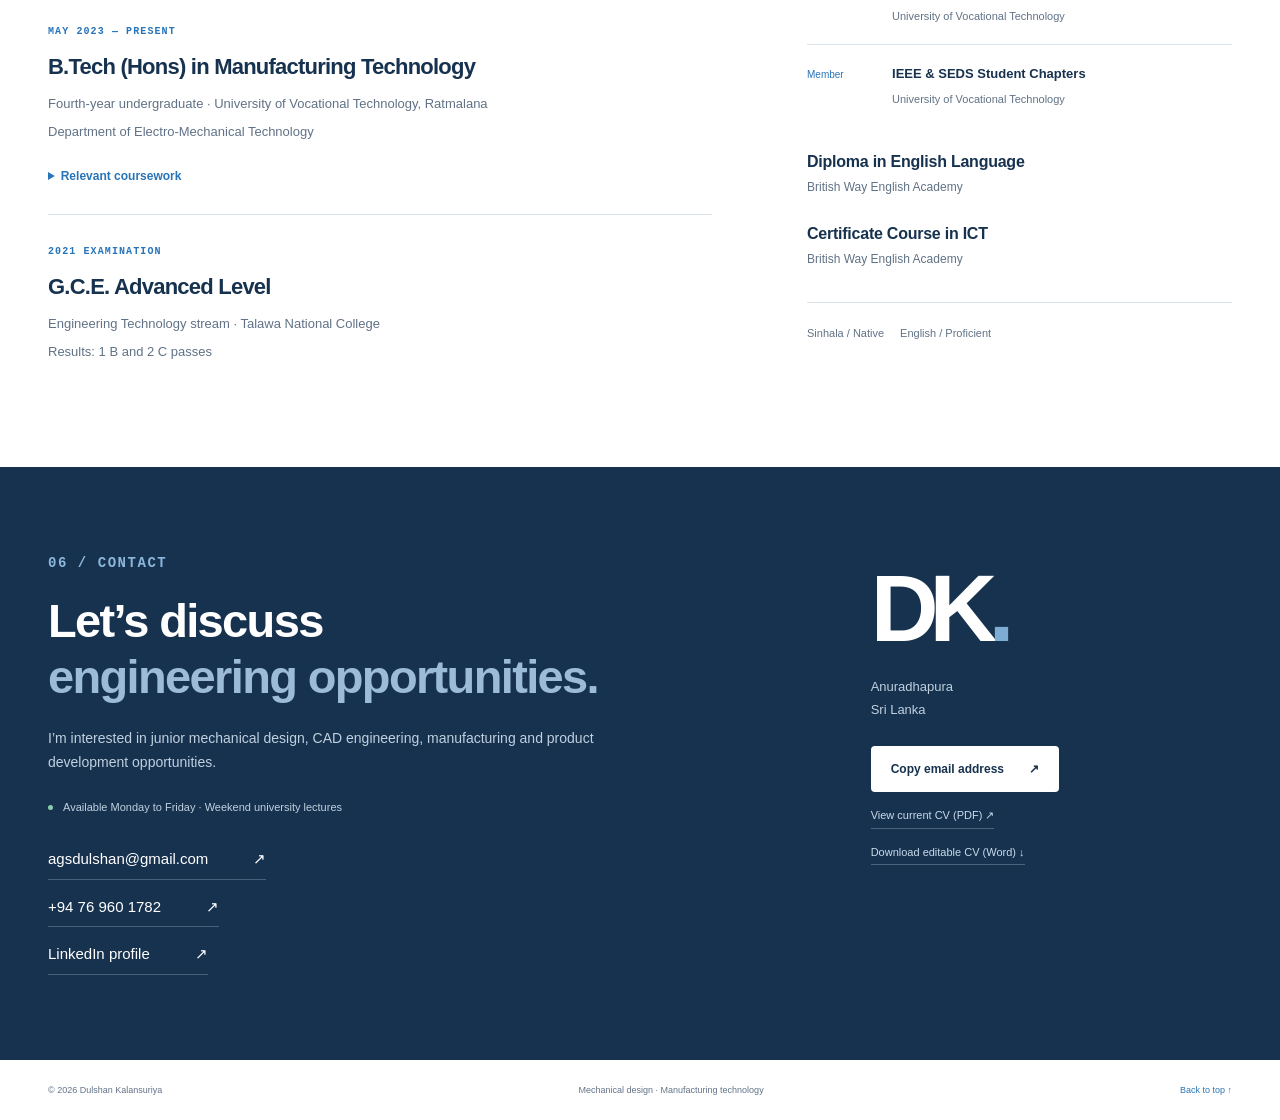
==== commit 9919a62e: "Expand spray chamber assembly and BOM case study" ====
--- a/index.html
+++ b/index.html
@@ -8,7 +8,7 @@
   <title>Dulshan Kalansuriya | Mechanical Design Portfolio</title>
   <link rel="icon" href="favicon.svg" type="image/svg+xml">
   <link rel="stylesheet" href="styles.css?v=portrait-fit">
-  <script src="projects.js?v=chassis-cad-update" defer></script>
+  <script src="projects.js?v=spray-assembly-bom" defer></script>
   <script src="app.js?v=motor-cad-views" defer></script>
 </head>
 <body>
